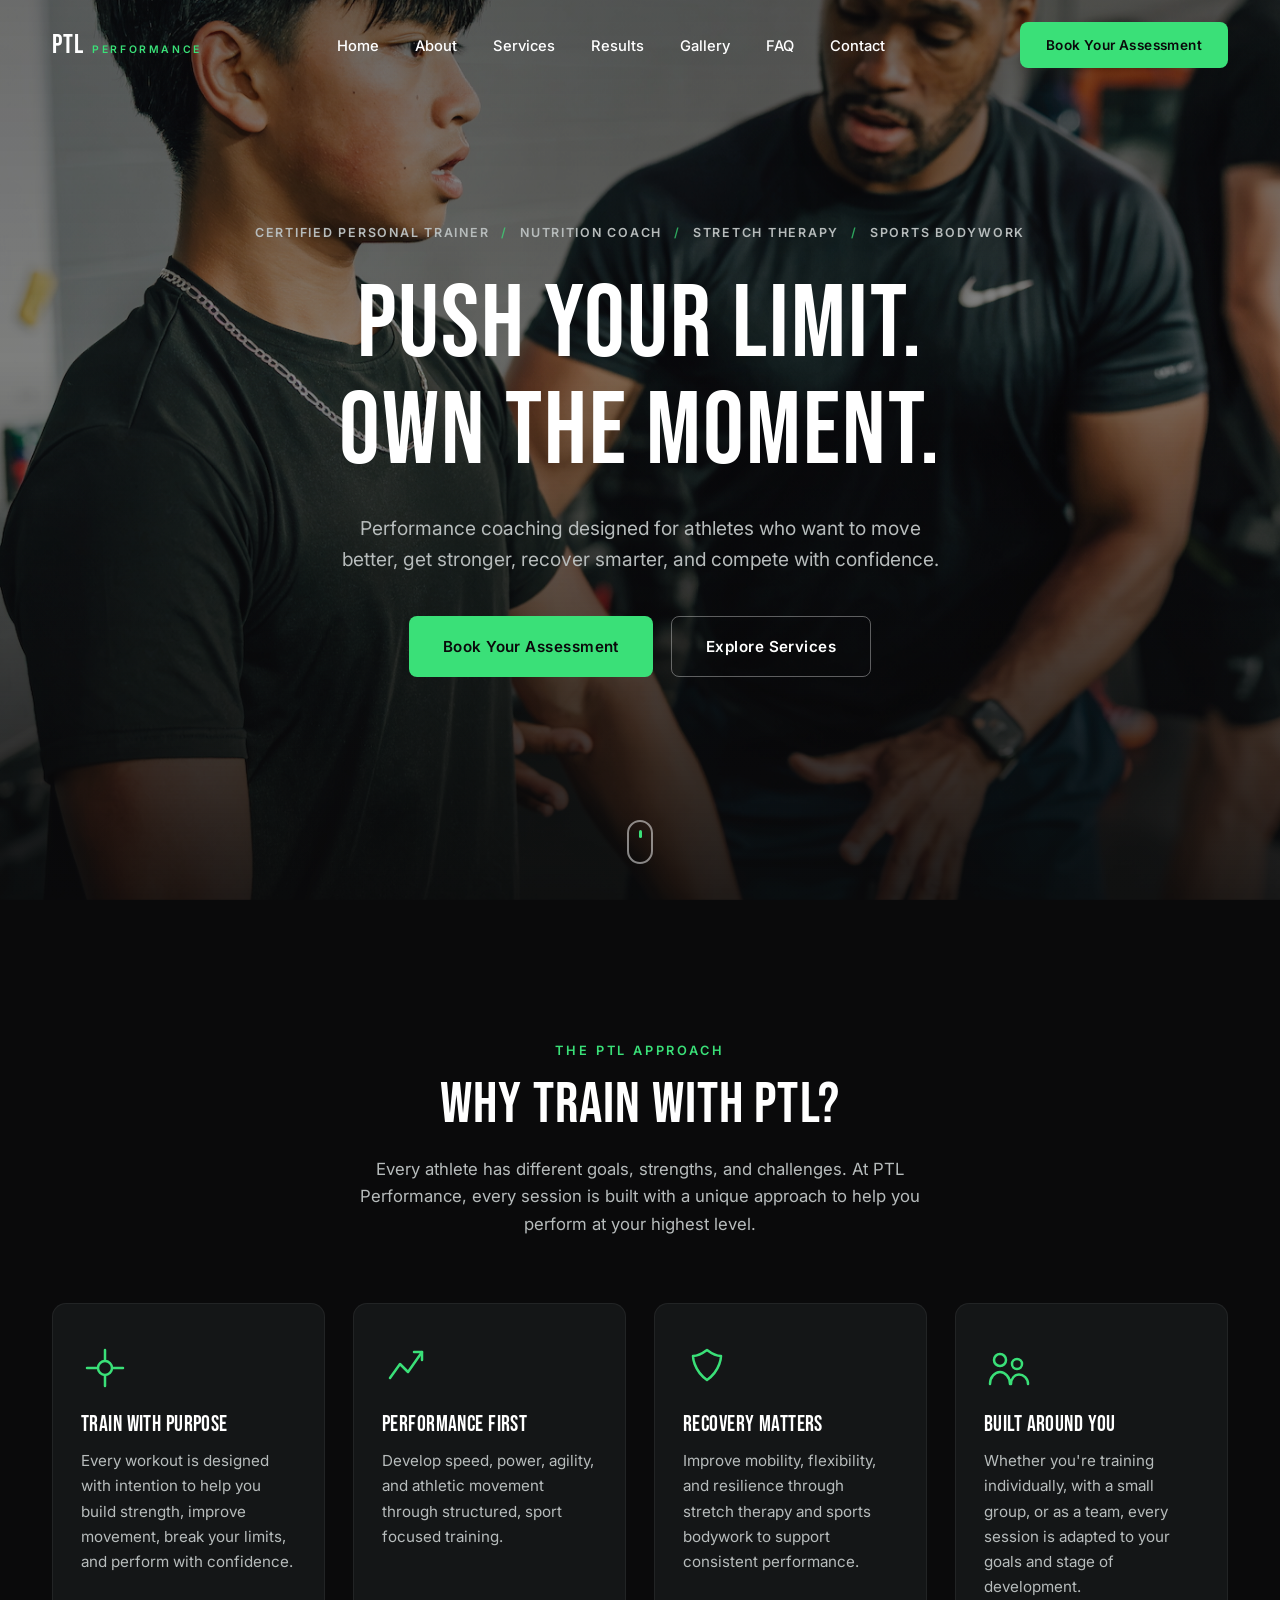
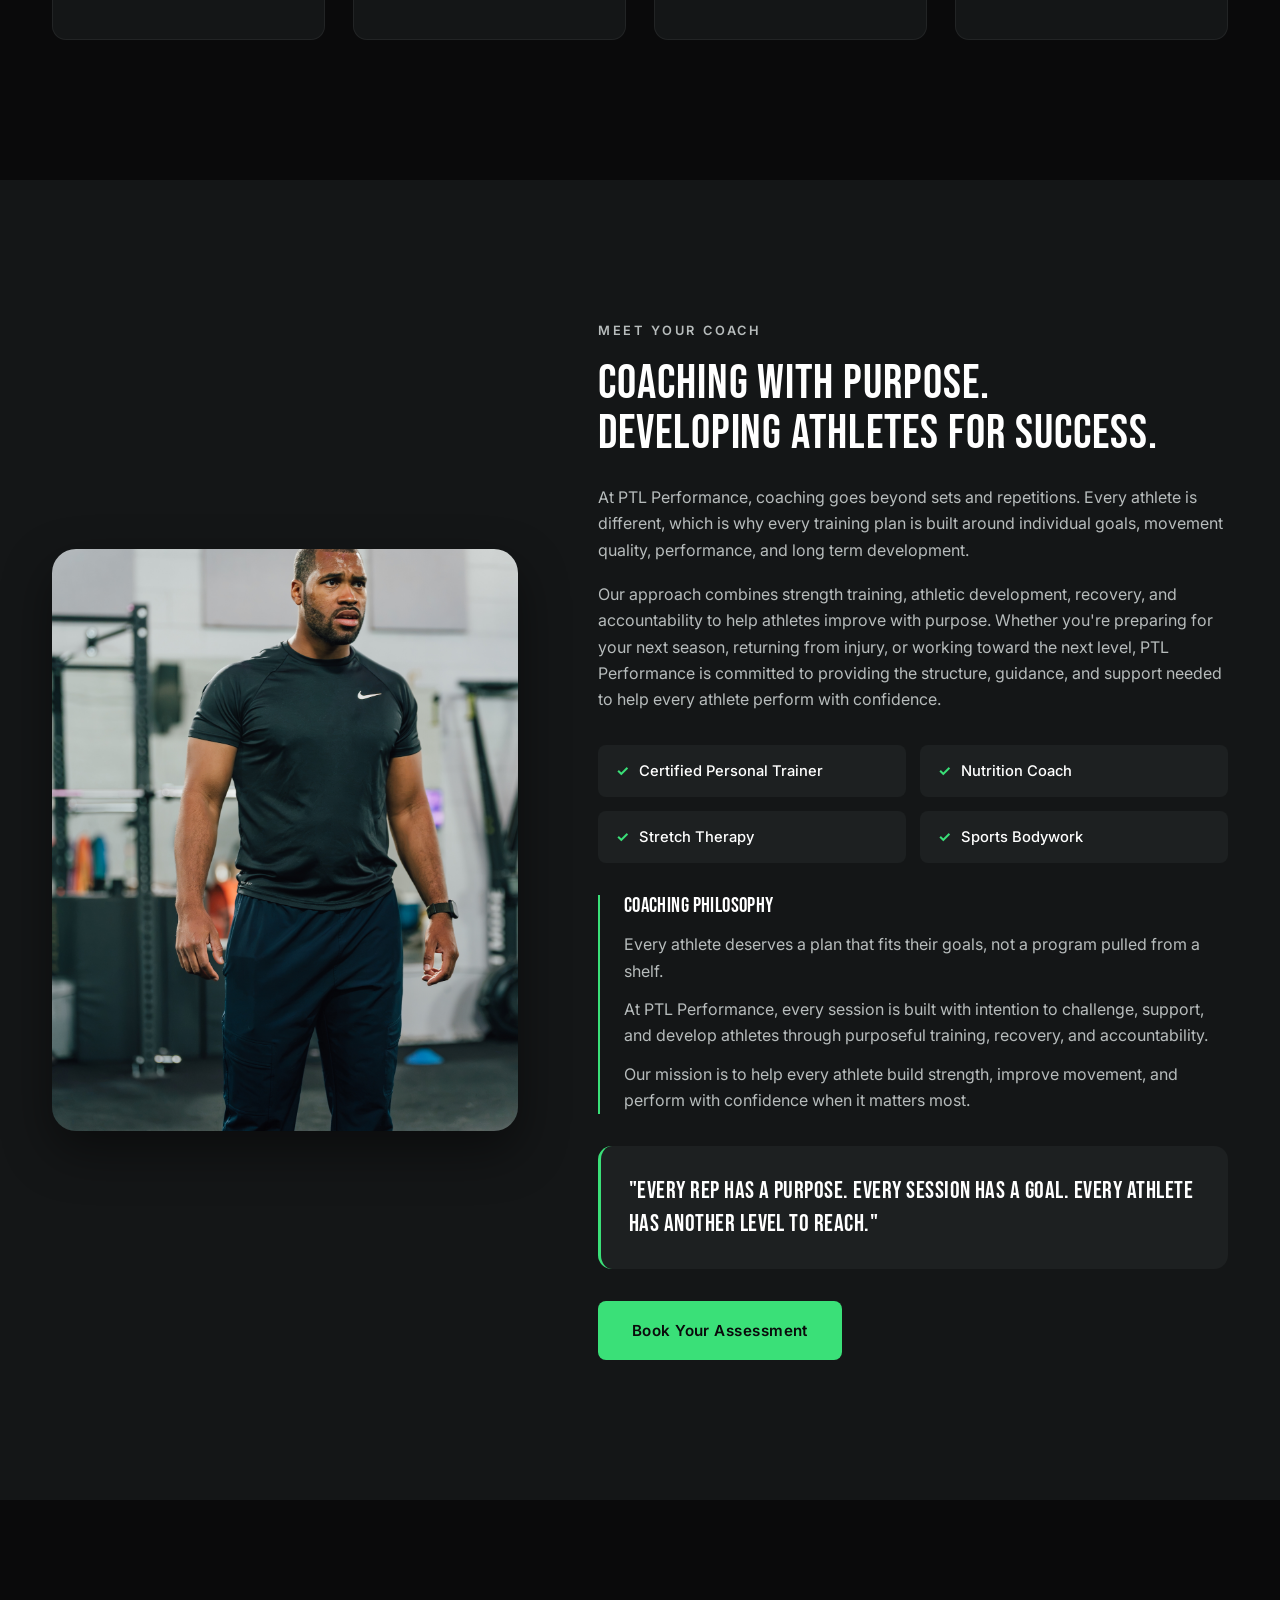
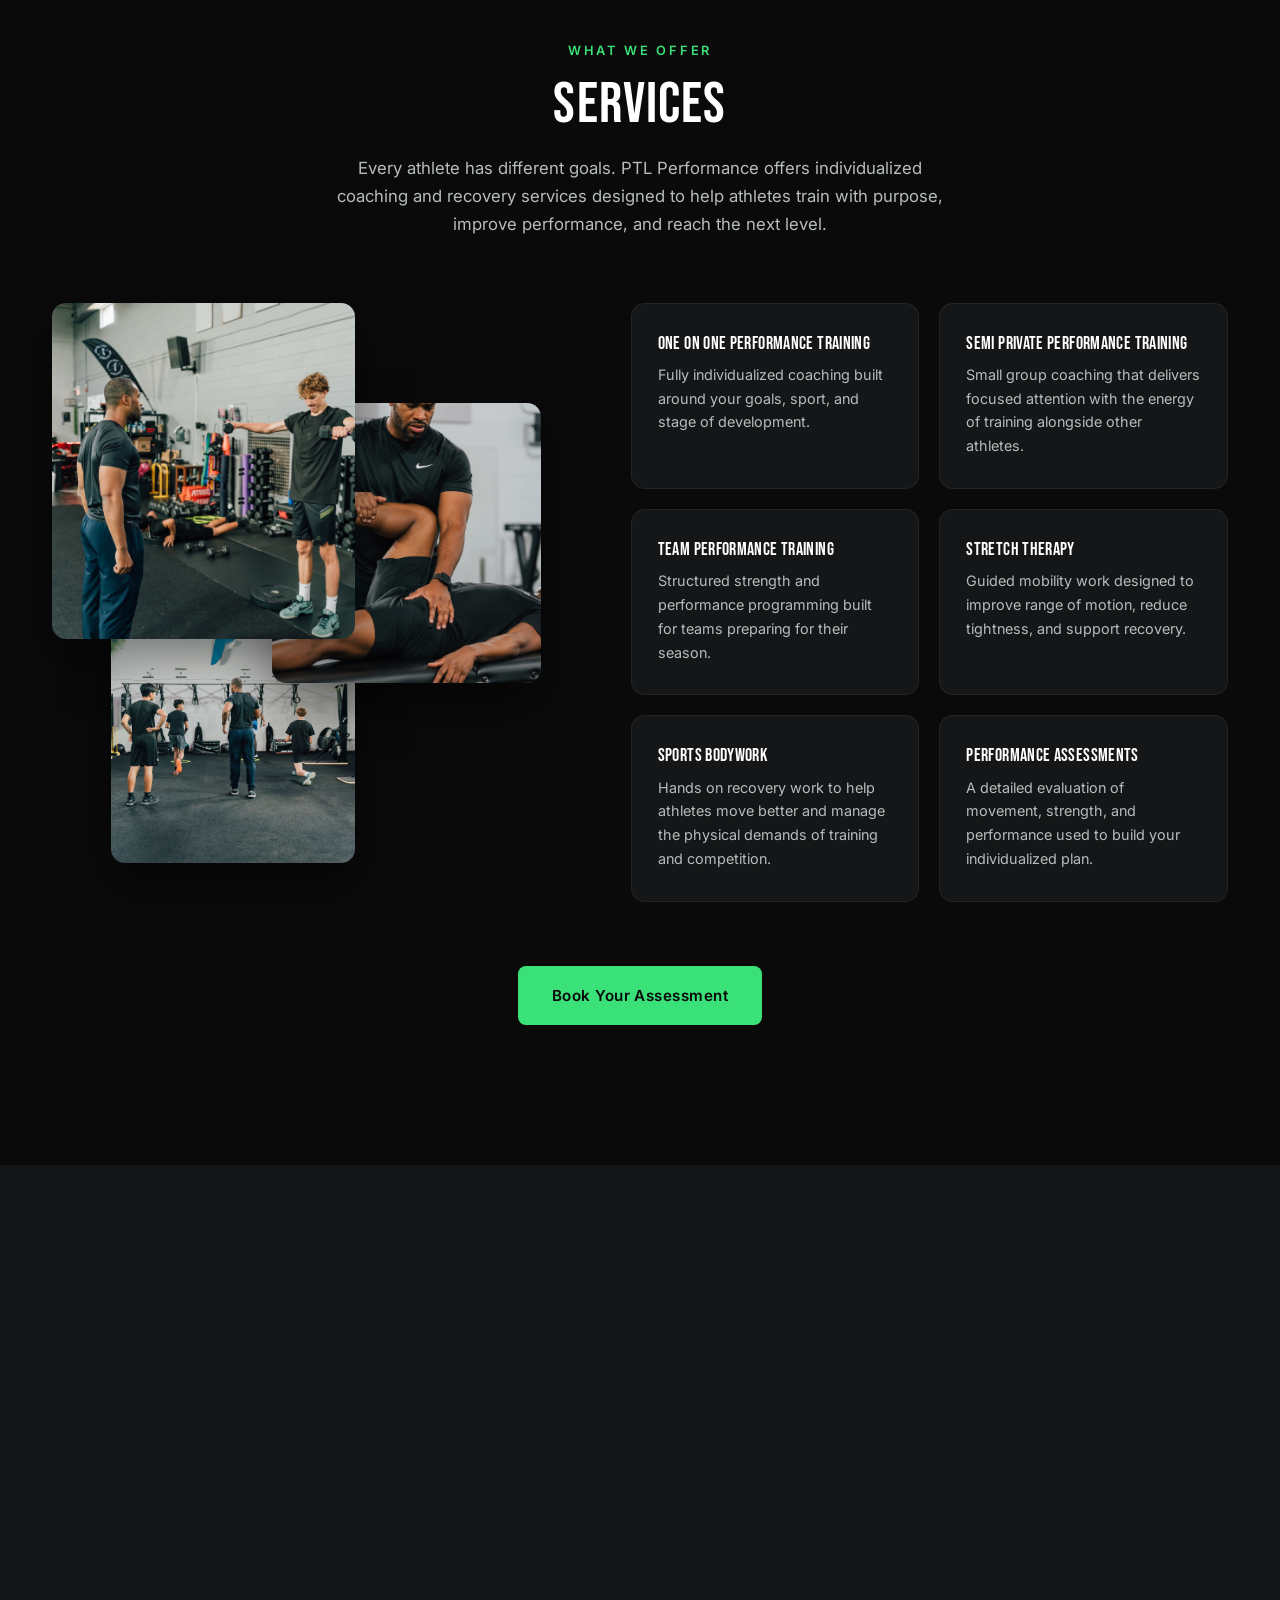
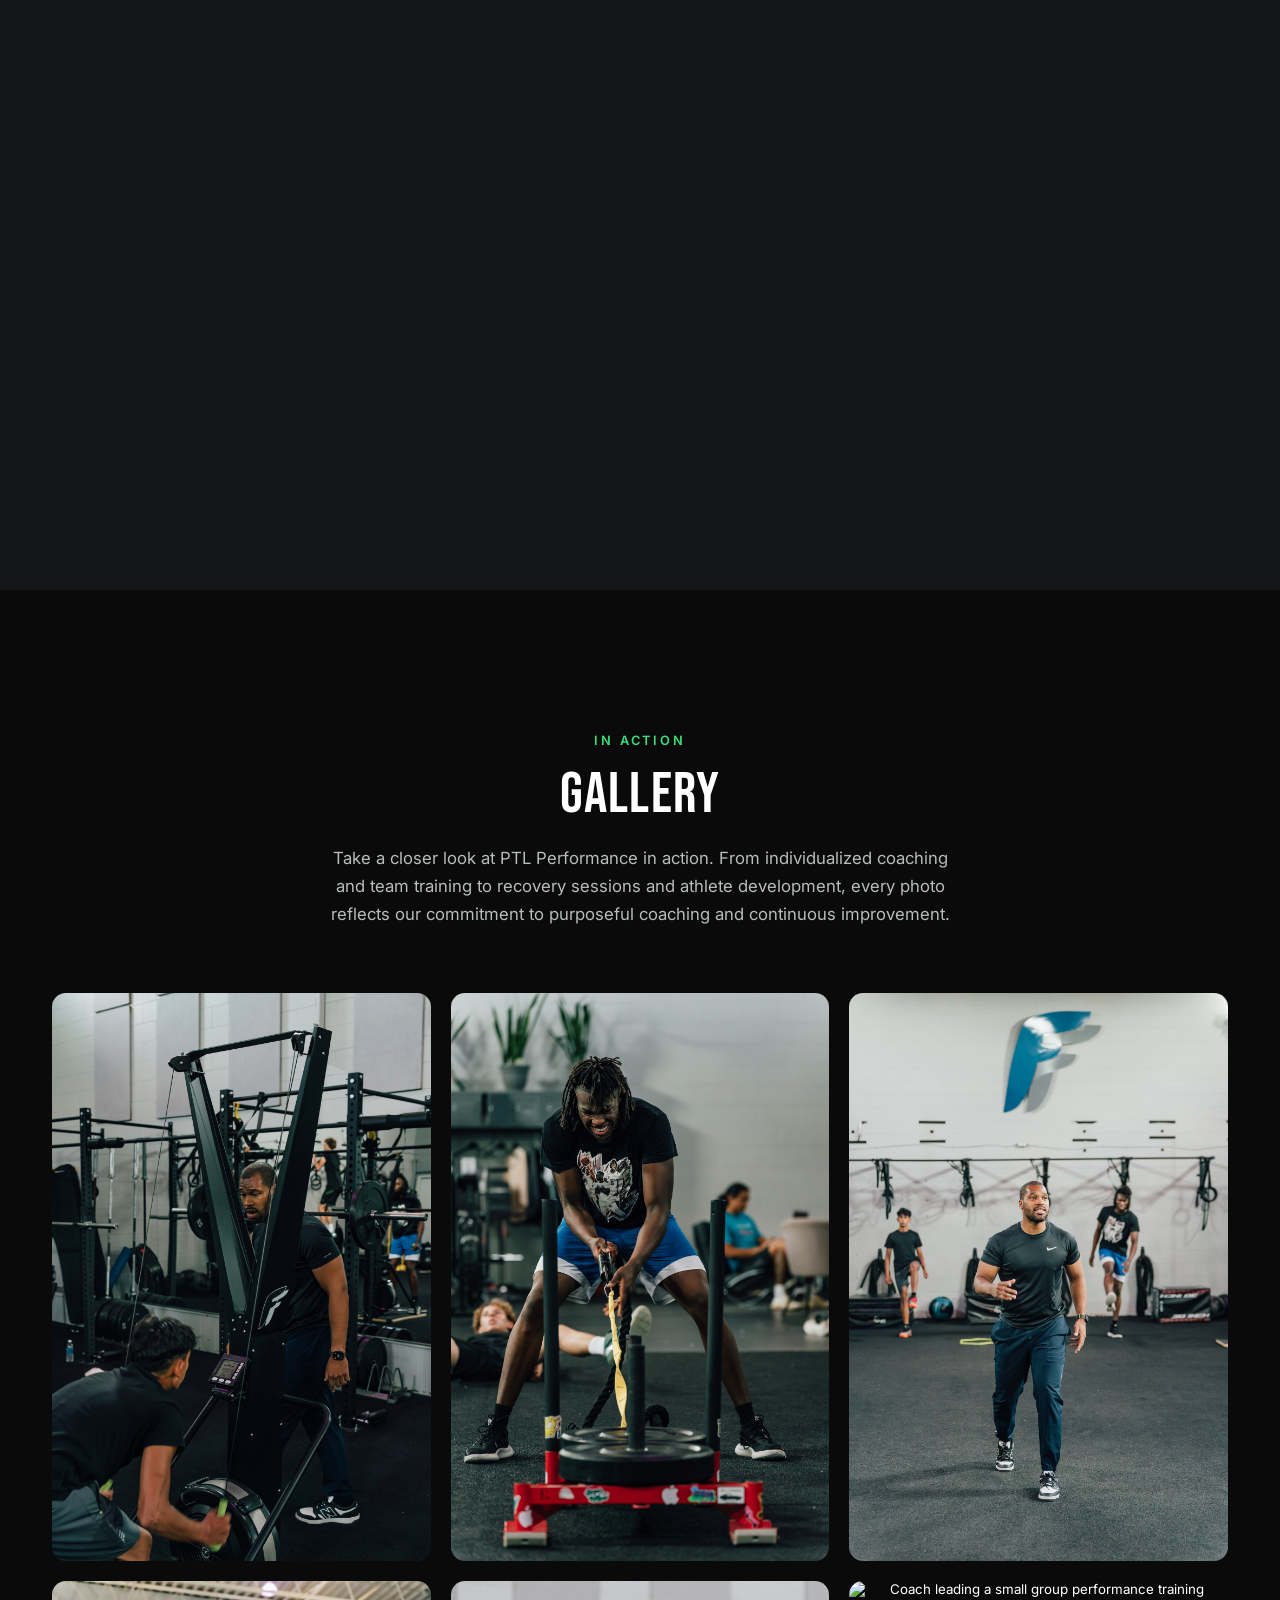
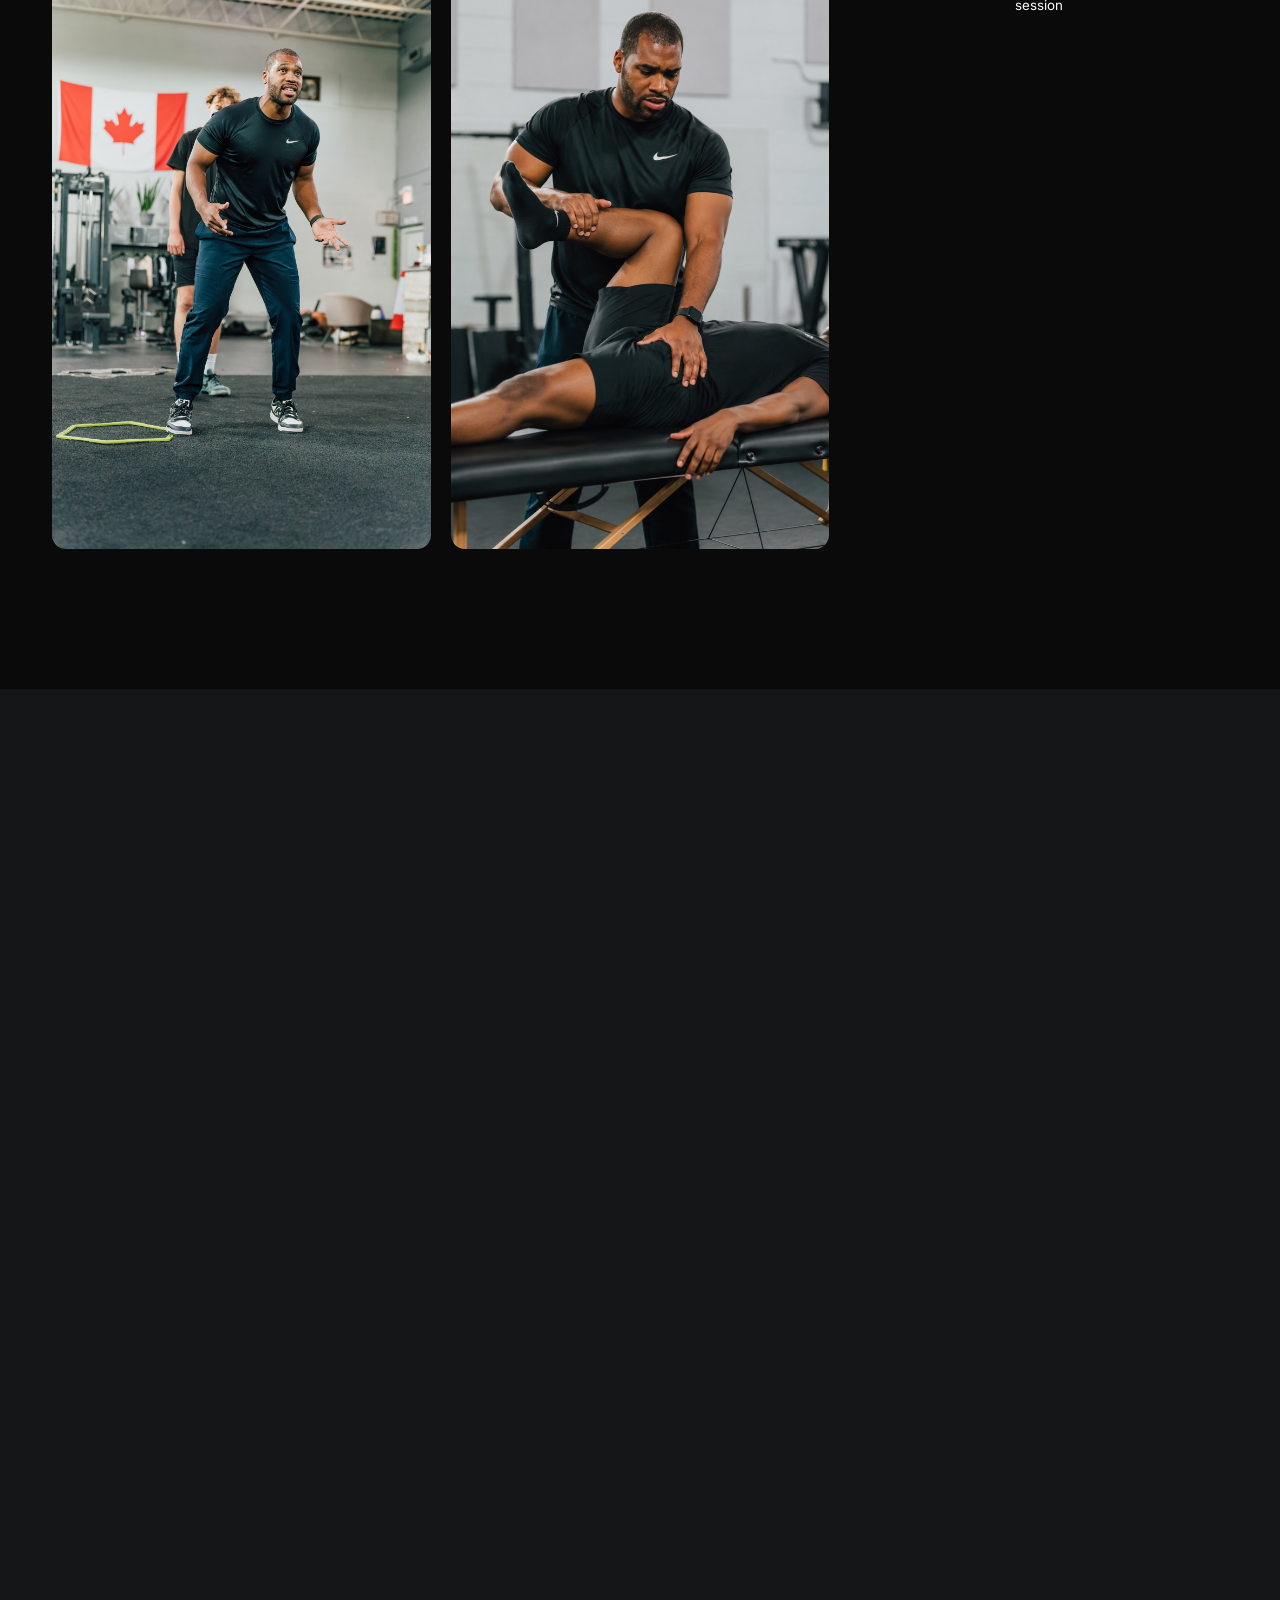
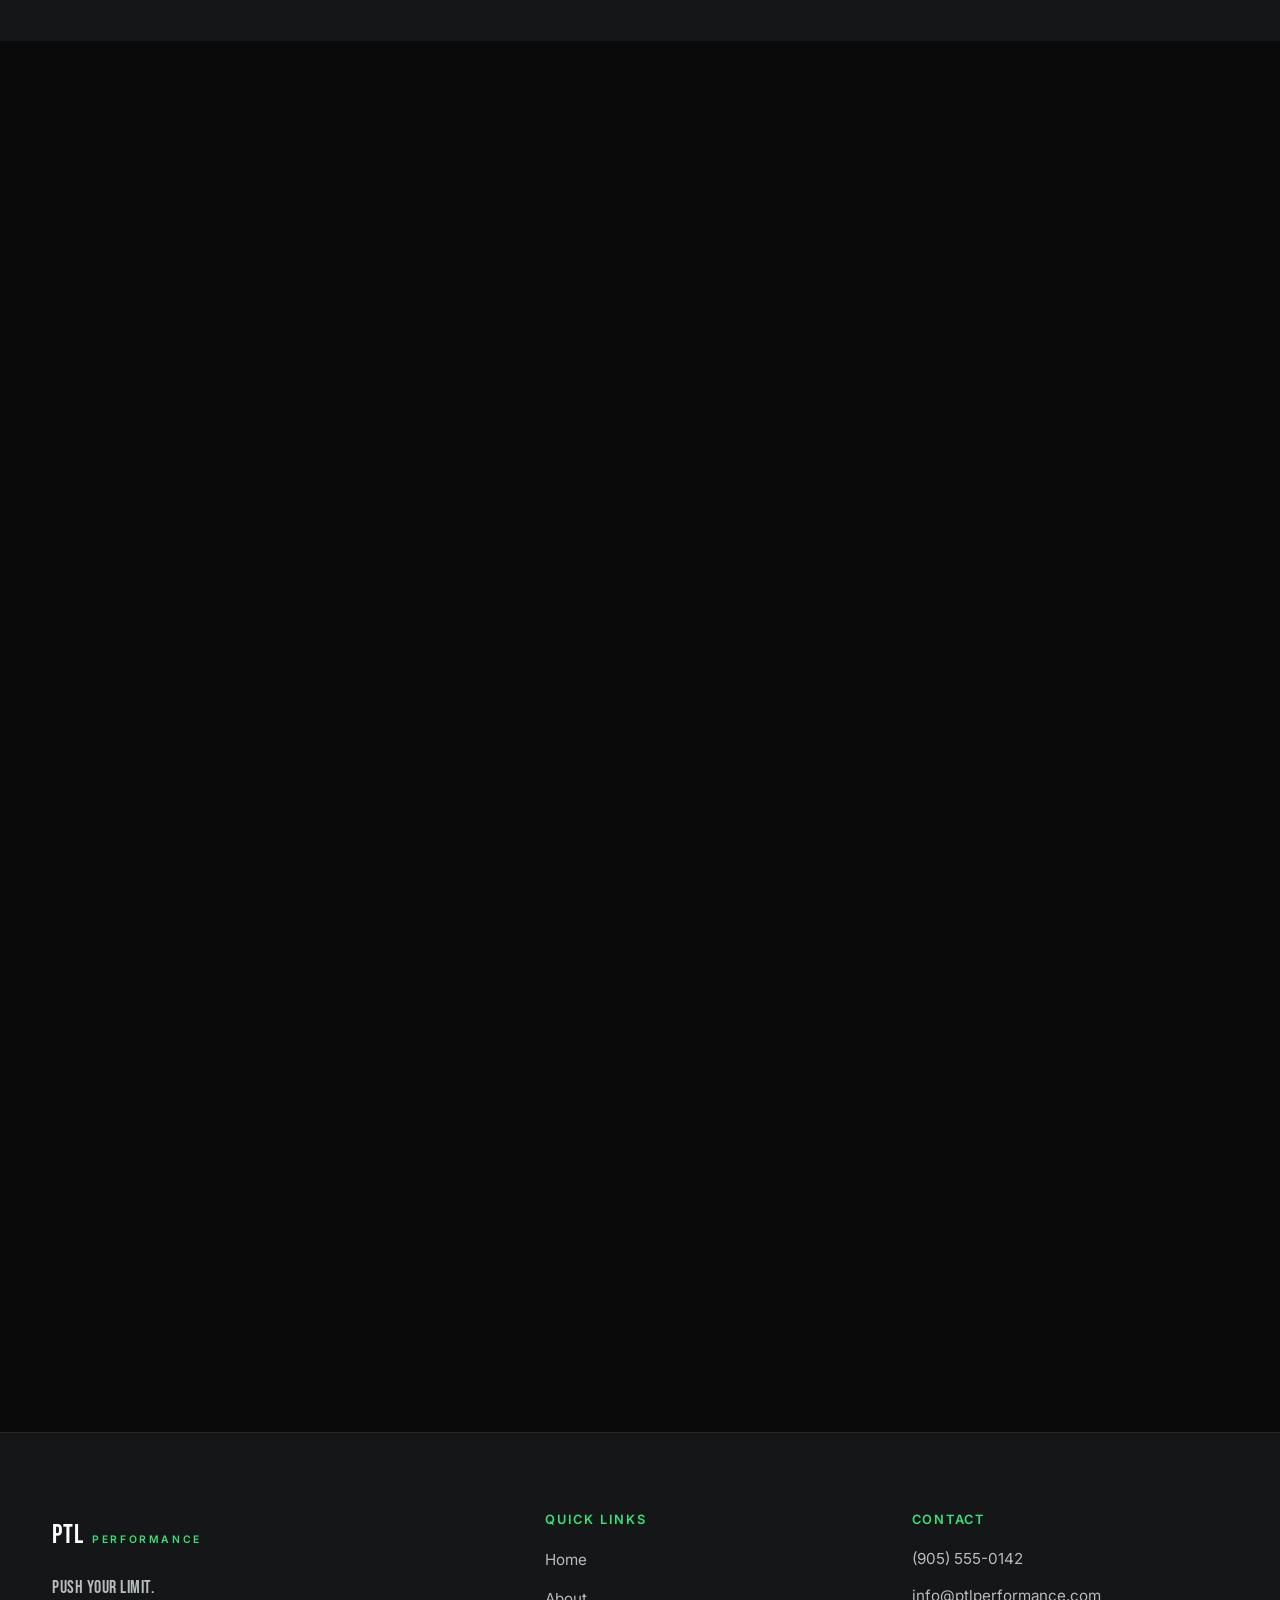
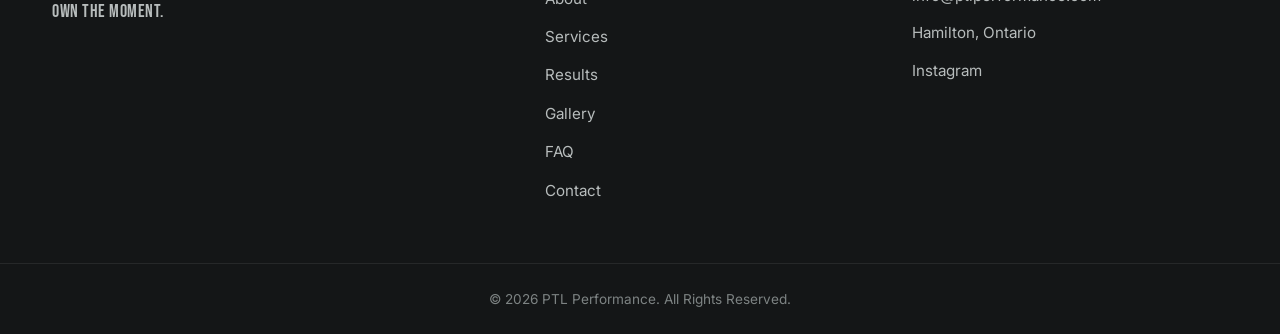
==== index.html @ 03b86950 "Update index.html" ====
<!DOCTYPE html>
<html lang="en">
<head>
  <meta charset="UTF-8">
  <meta name="viewport" content="width=device-width, initial-scale=1.0">

  <!-- ================= SEO ================= -->
  <title>PTL Performance | Athletic Performance Coaching in Hamilton, Ontario</title>
  <meta name="description" content="PTL Performance is an athletic performance company helping athletes train with purpose, improve performance, recover smarter, and compete with confidence. Book your assessment today.">
  <meta name="keywords" content="athletic performance training, sports performance coaching, personal trainer, stretch therapy, sports bodywork, Hamilton Ontario athlete training">
  <link rel="canonical" href="https://www.ptlperformance.com/">

  <!-- Open Graph -->
  <meta property="og:type" content="website">
  <meta property="og:title" content="PTL Performance | Push Your Limit. Own The Moment.">
  <meta property="og:description" content="Performance coaching designed for athletes who want to move better, get stronger, recover smarter, and compete with confidence.">
  <meta property="og:image" content="images/hero.jpg">
  <meta property="og:url" content="https://www.ptlperformance.com/">
  <meta property="og:locale" content="en_CA">

  <!-- Twitter Card -->
  <meta name="twitter:card" content="summary_large_image">
  <meta name="twitter:title" content="PTL Performance | Push Your Limit. Own The Moment.">
  <meta name="twitter:description" content="Athletic performance coaching for athletes ages 4 and up. Train with purpose. Recover smarter. Compete with confidence.">
  <meta name="twitter:image" content="images/hero.jpg">

  <!-- Favicon (inline SVG monogram, no external asset required) -->
  <link rel="icon" href="data:image/svg+xml,%3Csvg xmlns='http://www.w3.org/2000/svg' viewBox='0 0 100 100'%3E%3Crect width='100' height='100' fill='%230a0a0b'/%3E%3Ctext x='50' y='62' font-family='Arial, sans-serif' font-size='42' font-weight='700' fill='%233ae078' text-anchor='middle'%3EPTL%3C/text%3E%3C/svg%3E">

  <!-- Structured Data: LocalBusiness -->
  <script type="application/ld+json">
  {
    "@context": "https://schema.org",
    "@type": "SportsActivityLocation",
    "name": "PTL Performance",
    "description": "Athletic performance coaching, personal training, nutrition coaching, stretch therapy, and sports bodywork for athletes ages 4 and up.",
    "image": "images/hero.jpg",
    "address": {
      "@type": "PostalAddress",
      "addressLocality": "Hamilton",
      "addressRegion": "ON",
      "addressCountry": "CA"
    },
    "url": "https://www.ptlperformance.com/",
    "telephone": "+1-469-476-9765",
    "sameAs": [
      "https://www.instagram.com/pushthelimitsperformance"
    ],
    "areaServed": "Ontario, Canada",
    "priceRange": "$$"
  }
  </script>

  <!-- Fonts: Bebas Neue (headings) + Inter (body) -->
  <link rel="preconnect" href="https://fonts.googleapis.com">
  <link rel="preconnect" href="https://fonts.gstatic.com" crossorigin>
  <link href="https://fonts.googleapis.com/css2?family=Bebas+Neue&family=Inter:wght@400;500;600;700&display=swap" rel="stylesheet">

  <link rel="stylesheet" href="style.css">
</head>
<body>

  <!-- Skip link for keyboard / screen reader users -->
  <a class="skip-link" href="#main">Skip to main content</a>

  <!-- ============================================================
       HEADER / NAVIGATION
       Transparent over hero, becomes solid on scroll (handled in JS)
  ============================================================= -->
  <header class="site-header" id="site-header">
    <div class="header-inner">
      <a href="#home" class="logo" aria-label="PTL Performance home">
        <span class="logo-mark">PTL</span><span class="logo-sub">PERFORMANCE</span>
      </a>

      <nav class="main-nav" id="main-nav" aria-label="Primary">
        <ul class="nav-list">
          <li><a href="#home">Home</a></li>
          <li><a href="#about">About</a></li>
          <li><a href="#services">Services</a></li>
          <li><a href="#results">Results</a></li>
          <li><a href="#gallery">Gallery</a></li>
          <li><a href="#faq">FAQ</a></li>
          <li><a href="#contact">Contact</a></li>
        </ul>
      </nav>

      <a href="#contact" class="btn btn-primary btn-nav">Book Your Assessment</a>

      <button class="hamburger" id="hamburger" aria-label="Open menu" aria-expanded="false" aria-controls="mobile-nav">
        <span></span><span></span><span></span>
      </button>
    </div>

    <!-- Mobile navigation panel -->
    <div class="mobile-nav" id="mobile-nav">
      <ul class="mobile-nav-list">
        <li><a href="#home">Home</a></li>
        <li><a href="#about">About</a></li>
        <li><a href="#services">Services</a></li>
        <li><a href="#results">Results</a></li>
        <li><a href="#gallery">Gallery</a></li>
        <li><a href="#faq">FAQ</a></li>
        <li><a href="#contact">Contact</a></li>
        <li><a href="#contact" class="btn btn-primary">Book Your Assessment</a></li>
      </ul>
    </div>
  </header>

  <main id="main">

    <!-- ============================================================
         HERO SECTION
    ============================================================= -->
    <section class="hero" id="home">
      <div class="hero-media">
        <img src="images/hero.jpg" alt="Coach guiding an athlete through a resisted sprint drill on the turf" class="hero-image" id="hero-image">
        <div class="hero-overlay"></div>
      </div>

      <div class="hero-content">
        <ul class="credential-strip" aria-label="Coaching credentials">
          <li>Certified Personal Trainer</li>
          <li class="divider" aria-hidden="true">/</li>
          <li>Nutrition Coach</li>
          <li class="divider" aria-hidden="true">/</li>
          <li>Stretch Therapy</li>
          <li class="divider" aria-hidden="true">/</li>
          <li>Sports Bodywork</li>
        </ul>

        <h1 class="hero-headline">
          <span class="reveal-line">Push Your Limit.</span>
          <span class="reveal-line">Own The Moment.</span>
        </h1>

        <p class="hero-subtext reveal-fade">
          Performance coaching designed for athletes who want to move better, get stronger, recover smarter, and compete with confidence.
        </p>

        <div class="hero-actions reveal-up">
          <a href="#contact" class="btn btn-primary">Book Your Assessment</a>
          <a href="#services" class="btn btn-secondary">Explore Services</a>
        </div>
      </div>

      <a href="#why" class="scroll-indicator" aria-label="Scroll to next section">
        <span class="scroll-line"></span>
      </a>
    </section>

    <!-- ============================================================
         WHY TRAIN WITH PTL
    ============================================================= -->
    <section class="why-section" id="why">
      <div class="container">
        <div class="section-heading reveal-on-scroll">
          <p class="eyebrow">The PTL Approach</p>
          <h2>Why Train With PTL?</h2>
          <p class="section-intro">
            Every athlete has different goals, strengths, and challenges. At PTL Performance,
            every session is built with a unique approach to help you perform at your highest level.
          </p>
        </div>

        <div class="why-grid">
          <article class="why-card reveal-on-scroll">
            <div class="why-icon" aria-hidden="true">
              <svg viewBox="0 0 48 48" fill="none"><path d="M24 6v10M24 32v10M6 24h10M32 24h10" stroke="currentColor" stroke-width="2.5" stroke-linecap="round"/><circle cx="24" cy="24" r="7" stroke="currentColor" stroke-width="2.5"/></svg>
            </div>
            <h3>Train With Purpose</h3>
            <p>Every workout is designed with intention to help you build strength, improve movement, break your limits, and perform with confidence.</p>
          </article>

          <article class="why-card reveal-on-scroll">
            <div class="why-icon" aria-hidden="true">
              <svg viewBox="0 0 48 48" fill="none"><path d="M8 34l10-14 8 8 14-20" stroke="currentColor" stroke-width="2.5" stroke-linecap="round" stroke-linejoin="round"/><path d="M32 8h8v8" stroke="currentColor" stroke-width="2.5" stroke-linecap="round" stroke-linejoin="round"/></svg>
            </div>
            <h3>Performance First</h3>
            <p>Develop speed, power, agility, and athletic movement through structured, sport focused training.</p>
          </article>

          <article class="why-card reveal-on-scroll">
            <div class="why-icon" aria-hidden="true">
              <svg viewBox="0 0 48 48" fill="none"><path d="M24 6c8 6 14 6 14 6s0 14-14 24C10 26 10 12 10 12s6 0 14-6z" stroke="currentColor" stroke-width="2.5" stroke-linejoin="round"/></svg>
            </div>
            <h3>Recovery Matters</h3>
            <p>Improve mobility, flexibility, and resilience through stretch therapy and sports bodywork to support consistent performance.</p>
          </article>

          <article class="why-card reveal-on-scroll">
            <div class="why-icon" aria-hidden="true">
              <svg viewBox="0 0 48 48" fill="none"><circle cx="16" cy="16" r="6" stroke="currentColor" stroke-width="2.5"/><circle cx="33" cy="20" r="5" stroke="currentColor" stroke-width="2.5"/><path d="M6 40c0-7 5-12 10-12s10 5 10 12M27 40c0-5.5 3.5-9.5 8-9.5s9 4 9 9.5" stroke="currentColor" stroke-width="2.5" stroke-linecap="round"/></svg>
            </div>
            <h3>Built Around You</h3>
            <p>Whether you're training individually, with a small group, or as a team, every session is adapted to your goals and stage of development.</p>
          </article>
        </div>
      </div>
    </section>

    <!-- ============================================================
         MEET YOUR COACH
    ============================================================= -->
    <section class="coach-section" id="about">
      <div class="container coach-grid">
        <div class="coach-media reveal-on-scroll">
          <img src="images/about.jpg" alt="Coach reviewing training progress with an athlete on the field" loading="lazy">
        </div>

        <div class="coach-content reveal-on-scroll">
          <p class="eyebrow">Meet Your Coach</p>
          <h2>Coaching With Purpose.<br>Developing Athletes For Success.</h2>

          <p>
            At PTL Performance, coaching goes beyond sets and repetitions. Every athlete is different,
            which is why every training plan is built around individual goals, movement quality, performance,
            and long term development.
          </p>
          <p>
            Our approach combines strength training, athletic development, recovery, and accountability to
            help athletes improve with purpose. Whether you're preparing for your next season, returning from
            injury, or working toward the next level, PTL Performance is committed to providing the structure,
            guidance, and support needed to help every athlete perform with confidence.
          </p>

          <ul class="credential-cards">
            <li><span class="check" aria-hidden="true">✓</span>Certified Personal Trainer</li>
            <li><span class="check" aria-hidden="true">✓</span>Nutrition Coach</li>
            <li><span class="check" aria-hidden="true">✓</span>Stretch Therapy</li>
            <li><span class="check" aria-hidden="true">✓</span>Sports Bodywork</li>
          </ul>

          <div class="philosophy-block">
            <h3>Coaching Philosophy</h3>
            <p>Every athlete deserves a plan that fits their goals, not a program pulled from a shelf.</p>
            <p>At PTL Performance, every session is built with intention to challenge, support, and develop athletes through purposeful training, recovery, and accountability.</p>
            <p>Our mission is to help every athlete build strength, improve movement, and perform with confidence when it matters most.</p>
          </div>

          <blockquote class="signature-quote">
            "Every rep has a purpose. Every session has a goal. Every athlete has another level to reach."
          </blockquote>

          <a href="#contact" class="btn btn-primary">Book Your Assessment</a>
        </div>
      </div>
    </section>

    <!-- ============================================================
         SERVICES
    ============================================================= -->
    <section class="services-section" id="services">
      <div class="container">
        <div class="section-heading reveal-on-scroll">
          <p class="eyebrow">What We Offer</p>
          <h2>Services</h2>
          <p class="section-intro">
            Every athlete has different goals. PTL Performance offers individualized coaching and recovery
            services designed to help athletes train with purpose, improve performance, and reach the next level.
          </p>
        </div>

        <div class="services-layout">
          <!-- Staggered overlapping photo stack -->
          <div class="services-media reveal-on-scroll">
            <img src="images/service1.jpg" alt="Athlete performing a resisted sled push during one on one training" class="stack-img stack-1" loading="lazy">
            <img src="images/service2.jpg" alt="Small group of athletes training together on the turf" class="stack-img stack-2" loading="lazy">
            <img src="images/service3.jpg" alt="Coach performing sports bodywork recovery treatment on an athlete" class="stack-img stack-3" loading="lazy">
          </div>

          <!-- Service cards -->
          <div class="services-cards">
            <article class="service-card reveal-on-scroll">
              <h3>One on One Performance Training</h3>
              <p>Fully individualized coaching built around your goals, sport, and stage of development.</p>
            </article>
            <article class="service-card reveal-on-scroll">
              <h3>Semi Private Performance Training</h3>
              <p>Small group coaching that delivers focused attention with the energy of training alongside other athletes.</p>
            </article>
            <article class="service-card reveal-on-scroll">
              <h3>Team Performance Training</h3>
              <p>Structured strength and performance programming built for teams preparing for their season.</p>
            </article>
            <article class="service-card reveal-on-scroll">
              <h3>Stretch Therapy</h3>
              <p>Guided mobility work designed to improve range of motion, reduce tightness, and support recovery.</p>
            </article>
            <article class="service-card reveal-on-scroll">
              <h3>Sports Bodywork</h3>
              <p>Hands on recovery work to help athletes move better and manage the physical demands of training and competition.</p>
            </article>
            <article class="service-card reveal-on-scroll">
              <h3>Performance Assessments</h3>
              <p>A detailed evaluation of movement, strength, and performance used to build your individualized plan.</p>
            </article>
          </div>
        </div>

        <div class="services-cta reveal-on-scroll">
          <a href="#contact" class="btn btn-primary">Book Your Assessment</a>
        </div>
      </div>
    </section>

    <!-- ============================================================
         RESULTS
    ============================================================= -->
    <section class="results-section" id="results">
      <div class="container">
        <div class="section-heading reveal-on-scroll">
          <p class="eyebrow">Real Progress</p>
          <h2>Results</h2>
          <p class="section-intro">
            Every athlete's journey is different. At PTL Performance, success is measured by consistent effort,
            purposeful training, and becoming better than you were yesterday.
          </p>
        </div>

        <div class="testimonial-grid">
          <article class="testimonial-card reveal-on-scroll">
            <p class="placeholder-flag">[ Placeholder Testimonial ]</p>
            <p class="testimonial-quote">"Replace this space with a real quote from an athlete or parent describing their experience training at PTL Performance."</p>
            <p class="testimonial-name">[ Athlete Name ]</p>
            <p class="testimonial-meta">[ Sport / Program ]</p>
          </article>

          <article class="testimonial-card reveal-on-scroll">
            <p class="placeholder-flag">[ Placeholder Testimonial ]</p>
            <p class="testimonial-quote">"Replace this space with a real quote from an athlete or parent describing their experience training at PTL Performance."</p>
            <p class="testimonial-name">[ Athlete Name ]</p>
            <p class="testimonial-meta">[ Sport / Program ]</p>
          </article>

          <article class="testimonial-card reveal-on-scroll">
            <p class="placeholder-flag">[ Placeholder Testimonial ]</p>
            <p class="testimonial-quote">"Replace this space with a real quote from an athlete or parent describing their experience training at PTL Performance."</p>
            <p class="testimonial-name">[ Athlete Name ]</p>
            <p class="testimonial-meta">[ Sport / Program ]</p>
          </article>
        </div>

        <div class="results-cta reveal-on-scroll">
          <h3>Ready to start your own journey?</h3>
          <a href="#contact" class="btn btn-primary">Book Your Assessment</a>
        </div>
      </div>
    </section>

    <!-- ============================================================
         GALLERY
    ============================================================= -->
    <section class="gallery-section" id="gallery">
      <div class="container">
        <div class="section-heading reveal-on-scroll">
          <p class="eyebrow">In Action</p>
          <h2>Gallery</h2>
          <p class="section-intro">
            Take a closer look at PTL Performance in action. From individualized coaching and team training to
            recovery sessions and athlete development, every photo reflects our commitment to purposeful
            coaching and continuous improvement.
          </p>
        </div>

        <div class="masonry-gallery reveal-on-scroll">
          <button class="gallery-item" data-full="images/gallery1.jpg" aria-label="Open image 1 of coaching in action">
            <img src="images/gallery1.jpg" alt="Athlete working through a resisted movement drill" loading="lazy">
          </button>
          <button class="gallery-item" data-full="images/gallery2.jpg" aria-label="Open image 2 of coaching in action">
            <img src="images/gallery2.jpg" alt="Coach demonstrating proper form during a training session" loading="lazy">
          </button>
          <button class="gallery-item" data-full="images/gallery3.jpg" aria-label="Open image 3 of coaching in action">
            <img src="images/gallery3.jpg" alt="Team of athletes training together" loading="lazy">
          </button>
          <button class="gallery-item" data-full="images/gallery4.jpg" aria-label="Open image 4 of coaching in action">
            <img src="images/gallery4.jpg" alt="Athlete in mid stride during a speed development drill" loading="lazy">
          </button>
          <button class="gallery-item" data-full="images/gallery5.jpg" aria-label="Open image 5 of coaching in action">
            <img src="images/gallery5.jpg" alt="Stretch therapy recovery session in progress" loading="lazy">
          </button>
          <button class="gallery-item" data-full="images/gallery6.jpg" aria-label="Open image 6 of coaching in action">
            <img src="images/gallery6.jpg" alt="Coach leading a small group performance training session" loading="lazy">
          </button>
        </div>
      </div>
    </section>

    <!-- Lightbox -->
    <div class="lightbox" id="lightbox" role="dialog" aria-modal="true" aria-label="Image viewer" hidden>
      <button class="lightbox-close" id="lightbox-close" aria-label="Close image viewer">&times;</button>
      <img src="" alt="" id="lightbox-image">
    </div>

    <!-- ============================================================
         FAQ
    ============================================================= -->
    <section class="faq-section" id="faq">
      <div class="container container-narrow">
        <div class="section-heading reveal-on-scroll">
          <p class="eyebrow">Good To Know</p>
          <h2>Frequently Asked Questions</h2>
        </div>

        <div class="faq-list reveal-on-scroll">

          <div class="faq-item">
            <h3>
              <button class="faq-question" aria-expanded="false">
                Who do you train?
                <span class="faq-icon" aria-hidden="true"></span>
              </button>
            </h3>
            <div class="faq-answer">
              <p>PTL Performance works with athletes ages 4 and up, from beginners building a strong athletic foundation to competitive high school, collegiate, and professional athletes. Every program is designed around the individual's age, goals, experience, and stage of development.</p>
            </div>
          </div>

          <div class="faq-item">
            <h3>
              <button class="faq-question" aria-expanded="false">
                Do I need to be an experienced athlete to train at PTL?
                <span class="faq-icon" aria-hidden="true"></span>
              </button>
            </h3>
            <div class="faq-answer">
              <p>No. PTL Performance welcomes athletes of all experience levels. Whether you're just getting started or preparing for the next level of competition, every program is built around your current abilities and long term goals.</p>
            </div>
          </div>

          <div class="faq-item">
            <h3>
              <button class="faq-question" aria-expanded="false">
                What sports do you specialize in?
                <span class="faq-icon" aria-hidden="true"></span>
              </button>
            </h3>
            <div class="faq-answer">
              <p>PTL Performance trains athletes across a wide range of sports, from field and court sports to individual competition disciplines. Every program focuses on the movement qualities, energy systems, and physical demands specific to your sport.</p>
            </div>
          </div>

          <div class="faq-item">
            <h3>
              <button class="faq-question" aria-expanded="false">
                What should I expect during my first assessment?
                <span class="faq-icon" aria-hidden="true"></span>
              </button>
            </h3>
            <div class="faq-answer">
              <p>Your first assessment includes a movement screen, a conversation about your goals and training history, and an introduction to how PTL Performance will structure your program. It's the foundation for every plan we build.</p>
            </div>
          </div>

          <div class="faq-item">
            <h3>
              <button class="faq-question" aria-expanded="false">
                How often should I train?
                <span class="faq-icon" aria-hidden="true"></span>
              </button>
            </h3>
            <div class="faq-answer">
              <p>Training frequency depends on your goals, sport season, and current stage of development. Most athletes train two to four sessions per week, and your coach will recommend a schedule after your assessment.</p>
            </div>
          </div>

          <div class="faq-item">
            <h3>
              <button class="faq-question" aria-expanded="false">
                Do you offer team training?
                <span class="faq-icon" aria-hidden="true"></span>
              </button>
            </h3>
            <div class="faq-answer">
              <p>Yes. PTL Performance works with teams looking to build strength, speed, and structured off season programs, in addition to individual and small group coaching.</p>
            </div>
          </div>

          <div class="faq-item">
            <h3>
              <button class="faq-question" aria-expanded="false">
                How do I get started?
                <span class="faq-icon" aria-hidden="true"></span>
              </button>
            </h3>
            <div class="faq-answer">
              <p>Getting started begins with booking your assessment. From there, your coach will build a plan around your goals, schedule, and stage of development.</p>
            </div>
          </div>

        </div>
      </div>
    </section>

    <!-- ============================================================
         CONTACT / BOOK YOUR ASSESSMENT
    ============================================================= -->
    <section class="contact-section" id="contact">
      <div class="container">
        <div class="section-heading reveal-on-scroll">
          <p class="eyebrow">Get Started</p>
          <h2>Book Your Assessment</h2>
          <p class="section-intro">
            Ready to take the next step? Whether you're just beginning your athletic journey or preparing for
            your next season, PTL Performance is here to help you train with purpose and perform with confidence.
          </p>
        </div>

        <div class="contact-grid">
          <div class="contact-info reveal-on-scroll">
            <ul class="contact-list">
              <li>
                <span class="contact-label">Phone</span>
                <a href="tel:+19055550142">(905) 555-0142</a>
              </li>
              <li>
                <span class="contact-label">Email</span>
                <a href="mailto:michael@ptlperformance.com">michael@ptlperformance.com</a>
              </li>
              <li>
                <span class="contact-label">Location</span>
                <span>Hamilton, Ontario</span>
              </li>
              <li>
                <span class="contact-label">Instagram</span>
                <a href="https://www.instagram.com/ptlperformance" target="_blank" rel="noopener noreferrer">@ptlperformance</a>
              </li>
            </ul>
          </div>

          <form class="contact-form reveal-on-scroll" id="contact-form" novalidate>
            <div class="form-row">
              <div class="form-group">
                <label for="name">Name</label>
                <input type="text" id="name" name="name" required autocomplete="name">
              </div>
              <div class="form-group">
                <label for="athlete-age">Athlete Age</label>
                <input type="text" id="athlete-age" name="athlete-age" required inputmode="numeric">
              </div>
            </div>

            <div class="form-row">
              <div class="form-group">
                <label for="sport">Sport</label>
                <input type="text" id="sport" name="sport" required>
              </div>
              <div class="form-group">
                <label for="guardian-name">Parent or Guardian Name <span class="optional">(optional)</span></label>
                <input type="text" id="guardian-name" name="guardian-name">
              </div>
            </div>

            <div class="form-row">
              <div class="form-group">
                <label for="email">Email</label>
                <input type="email" id="email" name="email" required autocomplete="email">
              </div>
              <div class="form-group">
                <label for="phone">Phone</label>
                <input type="tel" id="phone" name="phone" required autocomplete="tel">
              </div>
            </div>

            <div class="form-group">
              <label for="goals">Goals</label>
              <textarea id="goals" name="goals" rows="3"></textarea>
            </div>

            <div class="form-row">
              <div class="form-group">
                <label for="training-type">Preferred Training Type</label>
                <select id="training-type" name="training-type">
                  <option value="">Select an option</option>
                  <option value="one-on-one">One on One</option>
                  <option value="semi-private">Semi Private</option>
                  <option value="team">Team Training</option>
                  <option value="stretch-therapy">Stretch Therapy</option>
                  <option value="sports-bodywork">Sports Bodywork</option>
                  <option value="not-sure">Not Sure Yet</option>
                </select>
              </div>
              <div class="form-group">
                <label for="contact-method">Preferred Contact Method</label>
                <select id="contact-method" name="contact-method">
                  <option value="">Select an option</option>
                  <option value="email">Email</option>
                  <option value="phone">Phone Call</option>
                  <option value="text">Text Message</option>
                </select>
              </div>
            </div>

            <div class="form-group">
              <label for="message">Message</label>
              <textarea id="message" name="message" rows="4"></textarea>
            </div>

            <button type="submit" class="btn btn-primary btn-full">Book Your Assessment</button>

            <p class="form-confirmation" id="form-confirmation" role="status" aria-live="polite" hidden>
              Thank you — your request has been received. A member of the PTL Performance team will be in touch shortly.
            </p>
          </form>
        </div>
      </div>
    </section>

  </main>

  <!-- ============================================================
       FOOTER
  ============================================================= -->
  <footer class="site-footer">
    <div class="container footer-grid">
      <div class="footer-brand">
        <a href="#home" class="logo footer-logo" aria-label="PTL Performance home">
          <span class="logo-mark">PTL</span><span class="logo-sub">PERFORMANCE</span>
        </a>
        <p class="footer-tagline">Push Your Limit.<br>Own The Moment.</p>
      </div>

      <nav class="footer-links" aria-label="Footer">
        <h3>Quick Links</h3>
        <ul>
          <li><a href="#home">Home</a></li>
          <li><a href="#about">About</a></li>
          <li><a href="#services">Services</a></li>
          <li><a href="#results">Results</a></li>
          <li><a href="#gallery">Gallery</a></li>
          <li><a href="#faq">FAQ</a></li>
          <li><a href="#contact">Contact</a></li>
        </ul>
      </nav>

      <div class="footer-contact">
        <h3>Contact</h3>
        <ul>
          <li><a href="tel:+19055550142">(905) 555-0142</a></li>
          <li><a href="mailto:info@ptlperformance.com">info@ptlperformance.com</a></li>
          <li>Hamilton, Ontario</li>
          <li><a href="https://www.instagram.com/ptlperformance" target="_blank" rel="noopener noreferrer">Instagram</a></li>
        </ul>
      </div>
    </div>

    <div class="footer-bottom">
      <p>&copy; <span id="year"></span> PTL Performance. All Rights Reserved.</p>
    </div>
  </footer>

  <!-- Floating mobile "Book Your Assessment" button -->
  <a href="#contact" class="floating-cta" id="floating-cta">Book Your Assessment</a>

  <script src="script.js"></script>
</body>
</html>
---- style.css ----
/* ==========================================================================
   PTL PERFORMANCE — STYLESHEET
   Premium athletic performance brand.
   Palette: black / charcoal / white / light gray, with green used only
   as an accent (buttons, hovers, links, checkmarks, highlights).
   ========================================================================== */

/* --------------------------------------------------------------------------
   1. DESIGN TOKENS
   -------------------------------------------------------------------------- */
:root {
  /* Colors */
  --black: #0a0a0b;
  --charcoal: #141617;
  --charcoal-light: #1d2021;
  --charcoal-lighter: #272b2c;
  --white: #ffffff;
  --light-gray: #b7bcbc;
  --mid-gray: #7d8383;
  --green: #3ae078;
  --green-dim: #1e5a3a;
  --green-deep: #0f2e1e;

  /* Typography */
  --font-heading: 'Bebas Neue', 'Arial Narrow', sans-serif;
  --font-body: 'Inter', -apple-system, BlinkMacSystemFont, 'Segoe UI', sans-serif;

  /* Spacing */
  --section-padding: 140px;
  --section-padding-mobile: 72px;
  --container-width: 1240px;

  /* Effects */
  --radius-sm: 8px;
  --radius-md: 14px;
  --radius-lg: 24px;
  --shadow-soft: 0 20px 50px rgba(0, 0, 0, 0.45);
  --shadow-card: 0 10px 30px rgba(0, 0, 0, 0.35);
  --transition-fast: 0.25s ease;
  --transition-medium: 0.5s cubic-bezier(0.22, 1, 0.36, 1);
  --transition-slow: 1.1s cubic-bezier(0.16, 1, 0.3, 1);
}

/* --------------------------------------------------------------------------
   2. RESET & BASE
   -------------------------------------------------------------------------- */
* {
  margin: 0;
  padding: 0;
  box-sizing: border-box;
}

html {
  scroll-behavior: smooth;
  scroll-padding-top: 90px;
}

body {
  background-color: var(--black);
  color: var(--white);
  font-family: var(--font-body);
  font-size: 16px;
  line-height: 1.65;
  -webkit-font-smoothing: antialiased;
  overflow-x: hidden;
}

img {
  max-width: 100%;
  display: block;
}

a {
  color: inherit;
  text-decoration: none;
}

ul {
  list-style: none;
}

button {
  font-family: inherit;
  cursor: pointer;
  border: none;
  background: none;
  color: inherit;
}

input,
textarea,
select {
  font-family: inherit;
  font-size: 1rem;
}

h1, h2, h3, h4 {
  font-family: var(--font-heading);
  font-weight: 400;
  letter-spacing: 0.02em;
  line-height: 1.05;
  text-transform: uppercase;
}

/* Visible keyboard focus everywhere */
a:focus-visible,
button:focus-visible,
input:focus-visible,
textarea:focus-visible,
select:focus-visible {
  outline: 2px solid var(--green);
  outline-offset: 3px;
  border-radius: 4px;
}

/* Respect reduced motion preference */
@media (prefers-reduced-motion: reduce) {
  html {
    scroll-behavior: auto;
  }
  *,
  *::before,
  *::after {
    animation-duration: 0.001ms !important;
    animation-iteration-count: 1 !important;
    transition-duration: 0.001ms !important;
    scroll-behavior: auto !important;
  }
}

/* Skip link */
.skip-link {
  position: fixed;
  top: -60px;
  left: 16px;
  background: var(--green);
  color: var(--black);
  padding: 12px 20px;
  border-radius: var(--radius-sm);
  font-weight: 600;
  z-index: 1000;
  transition: top var(--transition-fast);
}

.skip-link:focus {
  top: 16px;
}

/* --------------------------------------------------------------------------
   3. LAYOUT HELPERS
   -------------------------------------------------------------------------- */
.container {
  max-width: var(--container-width);
  margin: 0 auto;
  padding: 0 32px;
}

.container-narrow {
  max-width: 820px;
}

.section-heading {
  text-align: center;
  max-width: 720px;
  margin: 0 auto 64px;
}

.eyebrow {
  color: var(--green);
  font-family: var(--font-body);
  font-weight: 600;
  font-size: 0.8rem;
  letter-spacing: 0.22em;
  text-transform: uppercase;
  margin-bottom: 14px;
}

.section-heading h2 {
  font-size: clamp(2.4rem, 5vw, 3.6rem);
  margin-bottom: 20px;
}

.section-intro {
  color: var(--light-gray);
  font-size: 1.05rem;
  max-width: 620px;
  margin: 0 auto;
}

/* Alternate background rhythm between sections for gentle separation */
.why-section { background-color: var(--black); }
.coach-section { background-color: var(--charcoal); }
.services-section { background-color: var(--black); }
.results-section { background-color: var(--charcoal); }
.gallery-section { background-color: var(--black); }
.faq-section { background-color: var(--charcoal); }
.contact-section { background-color: var(--black); }

.why-section,
.coach-section,
.services-section,
.results-section,
.gallery-section,
.faq-section,
.contact-section {
  padding: var(--section-padding) 0;
}

/* --------------------------------------------------------------------------
   4. BUTTONS
   -------------------------------------------------------------------------- */
.btn {
  display: inline-flex;
  align-items: center;
  justify-content: center;
  padding: 17px 34px;
  font-family: var(--font-body);
  font-weight: 600;
  font-size: 0.95rem;
  letter-spacing: 0.03em;
  border-radius: var(--radius-sm);
  transition: transform var(--transition-fast), box-shadow var(--transition-fast), background-color var(--transition-fast), color var(--transition-fast), border-color var(--transition-fast);
  white-space: nowrap;
}

.btn-primary {
  background-color: var(--green);
  color: var(--black);
}

.btn-primary:hover {
  transform: translateY(-3px);
  box-shadow: 0 14px 30px rgba(58, 224, 120, 0.28);
}

.btn-secondary {
  background-color: transparent;
  color: var(--white);
  border: 1.5px solid rgba(255, 255, 255, 0.35);
}

.btn-secondary:hover {
  border-color: var(--green);
  color: var(--green);
  transform: translateY(-3px);
}

.btn-full {
  width: 100%;
}

/* --------------------------------------------------------------------------
   5. HEADER / NAVIGATION
   -------------------------------------------------------------------------- */
.site-header {
  position: fixed;
  top: 0;
  left: 0;
  width: 100%;
  z-index: 500;
  background-color: transparent;
  transition: background-color var(--transition-medium), box-shadow var(--transition-medium), padding var(--transition-medium);
  padding: 22px 0;
}

.site-header.scrolled {
  background-color: rgba(10, 10, 11, 0.92);
  backdrop-filter: blur(10px);
  box-shadow: 0 8px 24px rgba(0, 0, 0, 0.35);
  padding: 14px 0;
}

.header-inner {
  max-width: var(--container-width);
  margin: 0 auto;
  padding: 0 32px;
  display: flex;
  align-items: center;
  justify-content: space-between;
  gap: 24px;
}

.logo {
  display: flex;
  align-items: baseline;
  gap: 8px;
}

.logo-mark {
  font-family: var(--font-heading);
  font-size: 1.7rem;
  letter-spacing: 0.04em;
  color: var(--white);
}

.logo-sub {
  font-family: var(--font-body);
  font-size: 0.65rem;
  letter-spacing: 0.25em;
  color: var(--green);
  font-weight: 600;
}

.main-nav {
  flex: 1;
  display: flex;
  justify-content: center;
}

.nav-list {
  display: flex;
  gap: 36px;
}

.nav-list a {
  font-size: 0.92rem;
  font-weight: 500;
  color: var(--white);
  position: relative;
  padding-bottom: 4px;
}

.nav-list a::after {
  content: '';
  position: absolute;
  left: 0;
  bottom: 0;
  width: 0;
  height: 2px;
  background-color: var(--green);
  transition: width var(--transition-fast);
}

.nav-list a:hover::after,
.nav-list a:focus-visible::after {
  width: 100%;
}

.nav-list a:hover {
  color: var(--green);
}

.btn-nav {
  padding: 12px 26px;
  font-size: 0.85rem;
}

/* Hamburger (hidden on desktop) */
.hamburger {
  display: none;
  flex-direction: column;
  justify-content: center;
  gap: 5px;
  width: 42px;
  height: 42px;
  position: relative;
  z-index: 501;
}

.hamburger span {
  display: block;
  width: 24px;
  height: 2px;
  background-color: var(--white);
  transition: transform var(--transition-fast), opacity var(--transition-fast);
  margin: 0 auto;
}

.hamburger.active span:nth-child(1) {
  transform: translateY(7px) rotate(45deg);
}

.hamburger.active span:nth-child(2) {
  opacity: 0;
}

.hamburger.active span:nth-child(3) {
  transform: translateY(-7px) rotate(-45deg);
}

.mobile-nav {
  display: none;
  position: fixed;
  top: 0;
  right: 0;
  height: 100vh;
  width: min(82vw, 360px);
  background-color: var(--charcoal);
  box-shadow: -10px 0 40px rgba(0, 0, 0, 0.5);
  transform: translateX(100%);
  transition: transform var(--transition-medium);
  z-index: 499;
  padding: 120px 40px 40px;
}

.mobile-nav.open {
  transform: translateX(0);
}

.mobile-nav-list {
  display: flex;
  flex-direction: column;
  gap: 26px;
}

.mobile-nav-list a {
  font-size: 1.15rem;
  font-weight: 500;
}

.mobile-nav-list a:hover {
  color: var(--green);
}

.mobile-nav-list .btn {
  margin-top: 10px;
  width: fit-content;
}

/* --------------------------------------------------------------------------
   6. HERO
   -------------------------------------------------------------------------- */
.hero {
  position: relative;
  height: 100vh;
  min-height: 620px;
  display: flex;
  align-items: center;
  justify-content: center;
  overflow: hidden;
}

.hero-media {
  position: absolute;
  inset: 0;
  z-index: 1;
  overflow: hidden;
}

.hero-image {
  width: 100%;
  height: 100%;
  object-fit: cover;
  transform: scale(1.08);
  animation: heroZoom 18s ease-out forwards;
}

@keyframes heroZoom {
  from { transform: scale(1.14); }
  to { transform: scale(1); }
}

.hero-overlay {
  position: absolute;
  inset: 0;
  background:
    linear-gradient(180deg, rgba(10,10,11,0.55) 0%, rgba(10,10,11,0.45) 40%, rgba(10,10,11,0.9) 100%);
}

.hero-content {
  position: relative;
  z-index: 2;
  text-align: center;
  padding: 0 24px;
  max-width: 880px;
}

.credential-strip {
  display: flex;
  flex-wrap: wrap;
  justify-content: center;
  align-items: center;
  gap: 12px;
  margin-bottom: 28px;
  font-size: 0.78rem;
  letter-spacing: 0.14em;
  text-transform: uppercase;
  color: var(--light-gray);
  font-weight: 600;
}

.credential-strip .divider {
  color: var(--green);
  opacity: 0.7;
}

.hero-headline {
  font-size: clamp(3rem, 9vw, 6.4rem);
  color: var(--white);
  margin-bottom: 26px;
}

.hero-headline .reveal-line {
  display: block;
}

.hero-subtext {
  font-family: var(--font-body);
  font-size: clamp(1rem, 2vw, 1.2rem);
  color: var(--light-gray);
  max-width: 620px;
  margin: 0 auto 40px;
  text-transform: none;
}

.hero-actions {
  display: flex;
  gap: 18px;
  justify-content: center;
  flex-wrap: wrap;
}

.scroll-indicator {
  position: absolute;
  bottom: 36px;
  left: 50%;
  transform: translateX(-50%);
  z-index: 2;
  width: 26px;
  height: 44px;
  border: 2px solid rgba(255, 255, 255, 0.5);
  border-radius: 20px;
  display: flex;
  justify-content: center;
  padding-top: 8px;
}

.scroll-line {
  width: 3px;
  height: 8px;
  border-radius: 2px;
  background-color: var(--green);
  animation: scrollDown 1.8s ease-in-out infinite;
}

@keyframes scrollDown {
  0% { opacity: 0; transform: translateY(0); }
  40% { opacity: 1; }
  100% { opacity: 0; transform: translateY(14px); }
}

/* Hero entrance animation sequencing */
.reveal-line {
  opacity: 0;
  transform: translateY(28px);
  animation: fadeUp var(--transition-slow) forwards;
}

.hero-headline .reveal-line:nth-child(1) { animation-delay: 0.3s; }
.hero-headline .reveal-line:nth-child(2) { animation-delay: 0.5s; }

.reveal-fade {
  opacity: 0;
  animation: fadeIn 1.2s ease forwards;
  animation-delay: 0.8s;
}

.reveal-up {
  opacity: 0;
  transform: translateY(20px);
  animation: fadeUp 1s cubic-bezier(0.22, 1, 0.36, 1) forwards;
  animation-delay: 1.05s;
}

@keyframes fadeUp {
  to { opacity: 1; transform: translateY(0); }
}

@keyframes fadeIn {
  to { opacity: 1; }
}

/* --------------------------------------------------------------------------
   7. SCROLL REVEAL (generic, used across sections via IntersectionObserver)
   -------------------------------------------------------------------------- */
.reveal-on-scroll {
  opacity: 0;
  transform: translateY(36px);
  transition: opacity 0.9s cubic-bezier(0.22, 1, 0.36, 1), transform 0.9s cubic-bezier(0.22, 1, 0.36, 1);
}

.reveal-on-scroll.is-visible {
  opacity: 1;
  transform: translateY(0);
}

/* --------------------------------------------------------------------------
   8. WHY TRAIN WITH PTL
   -------------------------------------------------------------------------- */
.why-grid {
  display: grid;
  grid-template-columns: repeat(4, 1fr);
  gap: 28px;
}

.why-card {
  background-color: var(--charcoal);
  border: 1px solid rgba(255, 255, 255, 0.06);
  border-radius: var(--radius-md);
  padding: 40px 28px;
  transition: transform var(--transition-medium), box-shadow var(--transition-medium), border-color var(--transition-medium);
}

.why-card:hover {
  transform: translateY(-8px);
  box-shadow: var(--shadow-card);
  border-color: rgba(58, 224, 120, 0.35);
}

.why-icon {
  width: 48px;
  height: 48px;
  color: var(--green);
  margin-bottom: 22px;
}

.why-icon svg {
  width: 100%;
  height: 100%;
}

.why-card h3 {
  font-size: 1.35rem;
  margin-bottom: 12px;
}

.why-card p {
  color: var(--light-gray);
  font-size: 0.95rem;
}

/* --------------------------------------------------------------------------
   9. MEET YOUR COACH
   -------------------------------------------------------------------------- */
.coach-grid {
  display: grid;
  grid-template-columns: 0.85fr 1.15fr;
  gap: 80px;
  align-items: center;
}

.coach-media img {
  width: 100%;
  border-radius: var(--radius-lg);
  box-shadow: var(--shadow-soft);
  aspect-ratio: 4 / 5;
  object-fit: cover;
}

.coach-content h2 {
  font-size: clamp(2.2rem, 4vw, 3rem);
  margin-bottom: 24px;
}

.coach-content p {
  color: var(--light-gray);
  margin-bottom: 18px;
}

.credential-cards {
  display: grid;
  grid-template-columns: 1fr 1fr;
  gap: 14px;
  margin: 32px 0;
}

.credential-cards li {
  display: flex;
  align-items: center;
  gap: 10px;
  background-color: var(--charcoal-light);
  border-radius: var(--radius-sm);
  padding: 14px 18px;
  font-size: 0.92rem;
  font-weight: 500;
}

.check {
  color: var(--green);
  font-weight: 700;
}

.philosophy-block {
  border-left: 2px solid var(--green);
  padding-left: 24px;
  margin: 32px 0;
}

.philosophy-block h3 {
  font-size: 1.3rem;
  margin-bottom: 14px;
  color: var(--white);
}

.philosophy-block p {
  margin-bottom: 12px;
}

.signature-quote {
  font-family: var(--font-heading);
  font-size: 1.5rem;
  letter-spacing: 0.02em;
  text-transform: none;
  color: var(--white);
  line-height: 1.4;
  margin: 32px 0;
  padding: 28px;
  background-color: var(--charcoal-light);
  border-radius: var(--radius-md);
  border-left: 3px solid var(--green);
}

/* --------------------------------------------------------------------------
   10. SERVICES
   -------------------------------------------------------------------------- */
.services-layout {
  display: grid;
  grid-template-columns: 0.9fr 1.1fr;
  gap: 90px;
  align-items: start;
}

.services-media {
  position: relative;
  height: 560px;
}

.stack-img {
  position: absolute;
  border-radius: var(--radius-md);
  box-shadow: var(--shadow-soft);
  object-fit: cover;
  transition: transform var(--transition-medium);
}

.stack-1 {
  width: 62%;
  height: 60%;
  top: 0;
  left: 0;
  z-index: 3;
}

.stack-2 {
  width: 55%;
  height: 50%;
  top: 18%;
  right: 0;
  z-index: 2;
}

.stack-3 {
  width: 50%;
  height: 45%;
  bottom: 0;
  left: 12%;
  z-index: 1;
}

.services-media:hover .stack-img {
  transform: translateY(-4px);
}

.services-cards {
  display: grid;
  grid-template-columns: 1fr 1fr;
  gap: 20px;
}

.service-card {
  background-color: var(--charcoal);
  border: 1px solid rgba(255, 255, 255, 0.06);
  border-radius: var(--radius-md);
  padding: 30px 26px;
  transition: transform var(--transition-medium), border-color var(--transition-medium), box-shadow var(--transition-medium);
}

.service-card:hover {
  transform: translateY(-6px);
  border-color: rgba(58, 224, 120, 0.35);
  box-shadow: var(--shadow-card);
}

.service-card h3 {
  font-size: 1.15rem;
  margin-bottom: 10px;
  color: var(--white);
}

.service-card p {
  color: var(--light-gray);
  font-size: 0.9rem;
}

.services-cta {
  text-align: center;
  margin-top: 64px;
}

/* --------------------------------------------------------------------------
   11. RESULTS / TESTIMONIALS
   -------------------------------------------------------------------------- */
.testimonial-grid {
  display: grid;
  grid-template-columns: repeat(3, 1fr);
  gap: 28px;
}

.testimonial-card {
  background-color: var(--charcoal-light);
  border-radius: var(--radius-md);
  padding: 36px 30px;
  border: 1px dashed rgba(58, 224, 120, 0.4);
}

.placeholder-flag {
  display: inline-block;
  font-size: 0.72rem;
  font-weight: 700;
  letter-spacing: 0.1em;
  text-transform: uppercase;
  color: var(--green);
  background-color: var(--green-deep);
  padding: 5px 12px;
  border-radius: 20px;
  margin-bottom: 18px;
}

.testimonial-quote {
  font-size: 1.02rem;
  color: var(--white);
  margin-bottom: 22px;
  font-style: italic;
}

.testimonial-name {
  font-weight: 600;
  font-size: 0.95rem;
}

.testimonial-meta {
  color: var(--mid-gray);
  font-size: 0.85rem;
}

.results-cta {
  text-align: center;
  margin-top: 70px;
}

.results-cta h3 {
  font-size: 1.8rem;
  margin-bottom: 24px;
  color: var(--white);
}

/* --------------------------------------------------------------------------
   12. GALLERY
   -------------------------------------------------------------------------- */
.masonry-gallery {
  columns: 3 260px;
  column-gap: 20px;
}

.gallery-item {
  display: block;
  width: 100%;
  break-inside: avoid;
  margin-bottom: 20px;
  border-radius: var(--radius-md);
  overflow: hidden;
  position: relative;
}

.gallery-item img {
  width: 100%;
  transition: transform var(--transition-medium);
}

.gallery-item::after {
  content: '';
  position: absolute;
  inset: 0;
  background: rgba(58, 224, 120, 0);
  transition: background var(--transition-fast);
}

.gallery-item:hover img,
.gallery-item:focus-visible img {
  transform: scale(1.06);
}

.gallery-item:hover::after {
  background: rgba(10, 10, 11, 0.12);
}

/* Lightbox */
.lightbox {
  position: fixed;
  inset: 0;
  background-color: rgba(6, 6, 7, 0.94);
  display: flex;
  align-items: center;
  justify-content: center;
  z-index: 1000;
  padding: 40px;
  opacity: 0;
  transition: opacity var(--transition-fast);
}

.lightbox[hidden] {
  display: none;
}

.lightbox.is-open {
  opacity: 1;
}

.lightbox img {
  max-width: 100%;
  max-height: 85vh;
  border-radius: var(--radius-md);
  box-shadow: var(--shadow-soft);
}

.lightbox-close {
  position: absolute;
  top: 28px;
  right: 32px;
  font-size: 2.2rem;
  color: var(--white);
  line-height: 1;
  transition: color var(--transition-fast), transform var(--transition-fast);
}

.lightbox-close:hover {
  color: var(--green);
  transform: rotate(90deg);
}

/* --------------------------------------------------------------------------
   13. FAQ
   -------------------------------------------------------------------------- */
.faq-list {
  border-top: 1px solid rgba(255, 255, 255, 0.1);
}

.faq-item {
  border-bottom: 1px solid rgba(255, 255, 255, 0.1);
}

.faq-question {
  width: 100%;
  display: flex;
  align-items: center;
  justify-content: space-between;
  padding: 26px 4px;
  font-family: var(--font-body);
  font-size: 1.05rem;
  font-weight: 600;
  text-align: left;
  color: var(--white);
  text-transform: none;
}

.faq-question:hover {
  color: var(--green);
}

.faq-icon {
  position: relative;
  width: 18px;
  height: 18px;
  flex-shrink: 0;
  margin-left: 20px;
}

.faq-icon::before,
.faq-icon::after {
  content: '';
  position: absolute;
  background-color: currentColor;
  transition: transform var(--transition-fast);
}

.faq-icon::before {
  top: 50%;
  left: 0;
  width: 100%;
  height: 2px;
  transform: translateY(-50%);
}

.faq-icon::after {
  left: 50%;
  top: 0;
  width: 2px;
  height: 100%;
  transform: translateX(-50%);
}

.faq-question[aria-expanded="true"] .faq-icon::after {
  transform: translateX(-50%) rotate(90deg);
  opacity: 0;
}

.faq-answer {
  max-height: 0;
  overflow: hidden;
  transition: max-height var(--transition-medium), opacity var(--transition-medium);
  opacity: 0;
}

.faq-answer p {
  color: var(--light-gray);
  padding: 0 4px 26px;
  max-width: 680px;
}

.faq-item.open .faq-answer {
  opacity: 1;
}

/* --------------------------------------------------------------------------
   14. CONTACT
   -------------------------------------------------------------------------- */
.contact-grid {
  display: grid;
  grid-template-columns: 0.8fr 1.2fr;
  gap: 70px;
}

.contact-list {
  display: flex;
  flex-direction: column;
  gap: 30px;
}

.contact-label {
  display: block;
  color: var(--green);
  font-size: 0.75rem;
  letter-spacing: 0.14em;
  text-transform: uppercase;
  font-weight: 600;
  margin-bottom: 8px;
}

.contact-list a {
  font-size: 1.15rem;
  font-weight: 500;
  transition: color var(--transition-fast);
}

.contact-list a:hover {
  color: var(--green);
}

.contact-form {
  background-color: var(--charcoal);
  border-radius: var(--radius-lg);
  padding: 44px;
  border: 1px solid rgba(255, 255, 255, 0.06);
}

.form-row {
  display: grid;
  grid-template-columns: 1fr 1fr;
  gap: 20px;
}

.form-group {
  margin-bottom: 20px;
}

.form-group label {
  display: block;
  font-size: 0.85rem;
  font-weight: 600;
  margin-bottom: 8px;
  color: var(--light-gray);
}

.optional {
  color: var(--mid-gray);
  font-weight: 400;
  text-transform: none;
}

.form-group input,
.form-group textarea,
.form-group select {
  width: 100%;
  background-color: var(--black);
  border: 1px solid rgba(255, 255, 255, 0.12);
  border-radius: var(--radius-sm);
  padding: 13px 16px;
  color: var(--white);
  transition: border-color var(--transition-fast);
}

.form-group input:focus,
.form-group textarea:focus,
.form-group select:focus {
  border-color: var(--green);
  outline: none;
}

.form-group textarea {
  resize: vertical;
}

.form-group select {
  appearance: none;
  background-image: url("data:image/svg+xml,%3Csvg xmlns='http://www.w3.org/2000/svg' viewBox='0 0 20 20' fill='%233ae078'%3E%3Cpath d='M5 7l5 5 5-5H5z'/%3E%3C/svg%3E");
  background-repeat: no-repeat;
  background-position: right 14px center;
}

.form-confirmation {
  margin-top: 20px;
  color: var(--green);
  font-weight: 600;
  text-align: center;
}

/* --------------------------------------------------------------------------
   15. FOOTER
   -------------------------------------------------------------------------- */
.site-footer {
  background-color: var(--charcoal);
  border-top: 1px solid rgba(255, 255, 255, 0.08);
  padding: 80px 0 0;
}

.footer-grid {
  display: grid;
  grid-template-columns: 1.4fr 1fr 1fr;
  gap: 50px;
  padding-bottom: 60px;
}

.footer-logo {
  margin-bottom: 18px;
}

.footer-tagline {
  color: var(--light-gray);
  font-family: var(--font-heading);
  text-transform: uppercase;
  font-size: 1.1rem;
  letter-spacing: 0.03em;
  line-height: 1.4;
}

.footer-links h3,
.footer-contact h3 {
  font-family: var(--font-body);
  font-size: 0.8rem;
  letter-spacing: 0.14em;
  text-transform: uppercase;
  color: var(--green);
  margin-bottom: 20px;
  font-weight: 600;
}

.footer-links ul,
.footer-contact ul {
  display: flex;
  flex-direction: column;
  gap: 12px;
}

.footer-links a,
.footer-contact a,
.footer-contact li {
  color: var(--light-gray);
  font-size: 0.95rem;
  transition: color var(--transition-fast);
}

.footer-links a:hover,
.footer-contact a:hover {
  color: var(--green);
}

.footer-bottom {
  border-top: 1px solid rgba(255, 255, 255, 0.08);
  padding: 24px 0;
  text-align: center;
  color: var(--mid-gray);
  font-size: 0.85rem;
}

/* --------------------------------------------------------------------------
   16. FLOATING MOBILE CTA
   -------------------------------------------------------------------------- */
.floating-cta {
  display: none;
  position: fixed;
  bottom: 20px;
  left: 20px;
  right: 20px;
  z-index: 400;
  background-color: var(--green);
  color: var(--black);
  text-align: center;
  padding: 16px;
  border-radius: var(--radius-md);
  font-weight: 700;
  font-size: 0.95rem;
  box-shadow: 0 12px 30px rgba(0, 0, 0, 0.5);
  transform: translateY(120%);
  transition: transform var(--transition-medium);
}

.floating-cta.visible {
  transform: translateY(0);
}

/* --------------------------------------------------------------------------
   17. RESPONSIVE — TABLET
   -------------------------------------------------------------------------- */
@media (max-width: 1024px) {
  :root {
    --section-padding: 100px;
  }

  .why-grid {
    grid-template-columns: repeat(2, 1fr);
  }

  .coach-grid,
  .services-layout,
  .contact-grid {
    grid-template-columns: 1fr;
    gap: 50px;
  }

  .services-media {
    height: 420px;
    max-width: 480px;
    margin: 0 auto;
  }

  .testimonial-grid {
    grid-template-columns: 1fr;
  }

  .footer-grid {
    grid-template-columns: 1fr 1fr;
  }
}

/* --------------------------------------------------------------------------
   18. RESPONSIVE — MOBILE
   -------------------------------------------------------------------------- */
@media (max-width: 760px) {
  :root {
    --section-padding: var(--section-padding-mobile);
  }

  .container {
    padding: 0 22px;
  }

  .main-nav,
  .btn-nav {
    display: none;
  }

  .hamburger {
    display: flex;
  }

  .mobile-nav {
    display: block;
  }

  .why-grid {
    grid-template-columns: 1fr;
  }

  .credential-cards {
    grid-template-columns: 1fr;
  }

  .services-cards {
    grid-template-columns: 1fr;
  }

  .form-row {
    grid-template-columns: 1fr;
  }

  .contact-form {
    padding: 28px;
  }

  .masonry-gallery {
    columns: 2 160px;
  }

  .footer-grid {
    grid-template-columns: 1fr;
    gap: 40px;
    text-align: left;
  }

  .floating-cta {
    display: block;
  }

  .hero {
    min-height: 560px;
  }

  .credential-strip {
    font-size: 0.66rem;
    gap: 8px;
  }
}

@media (max-width: 460px) {
  .masonry-gallery {
    columns: 1;
  }
}
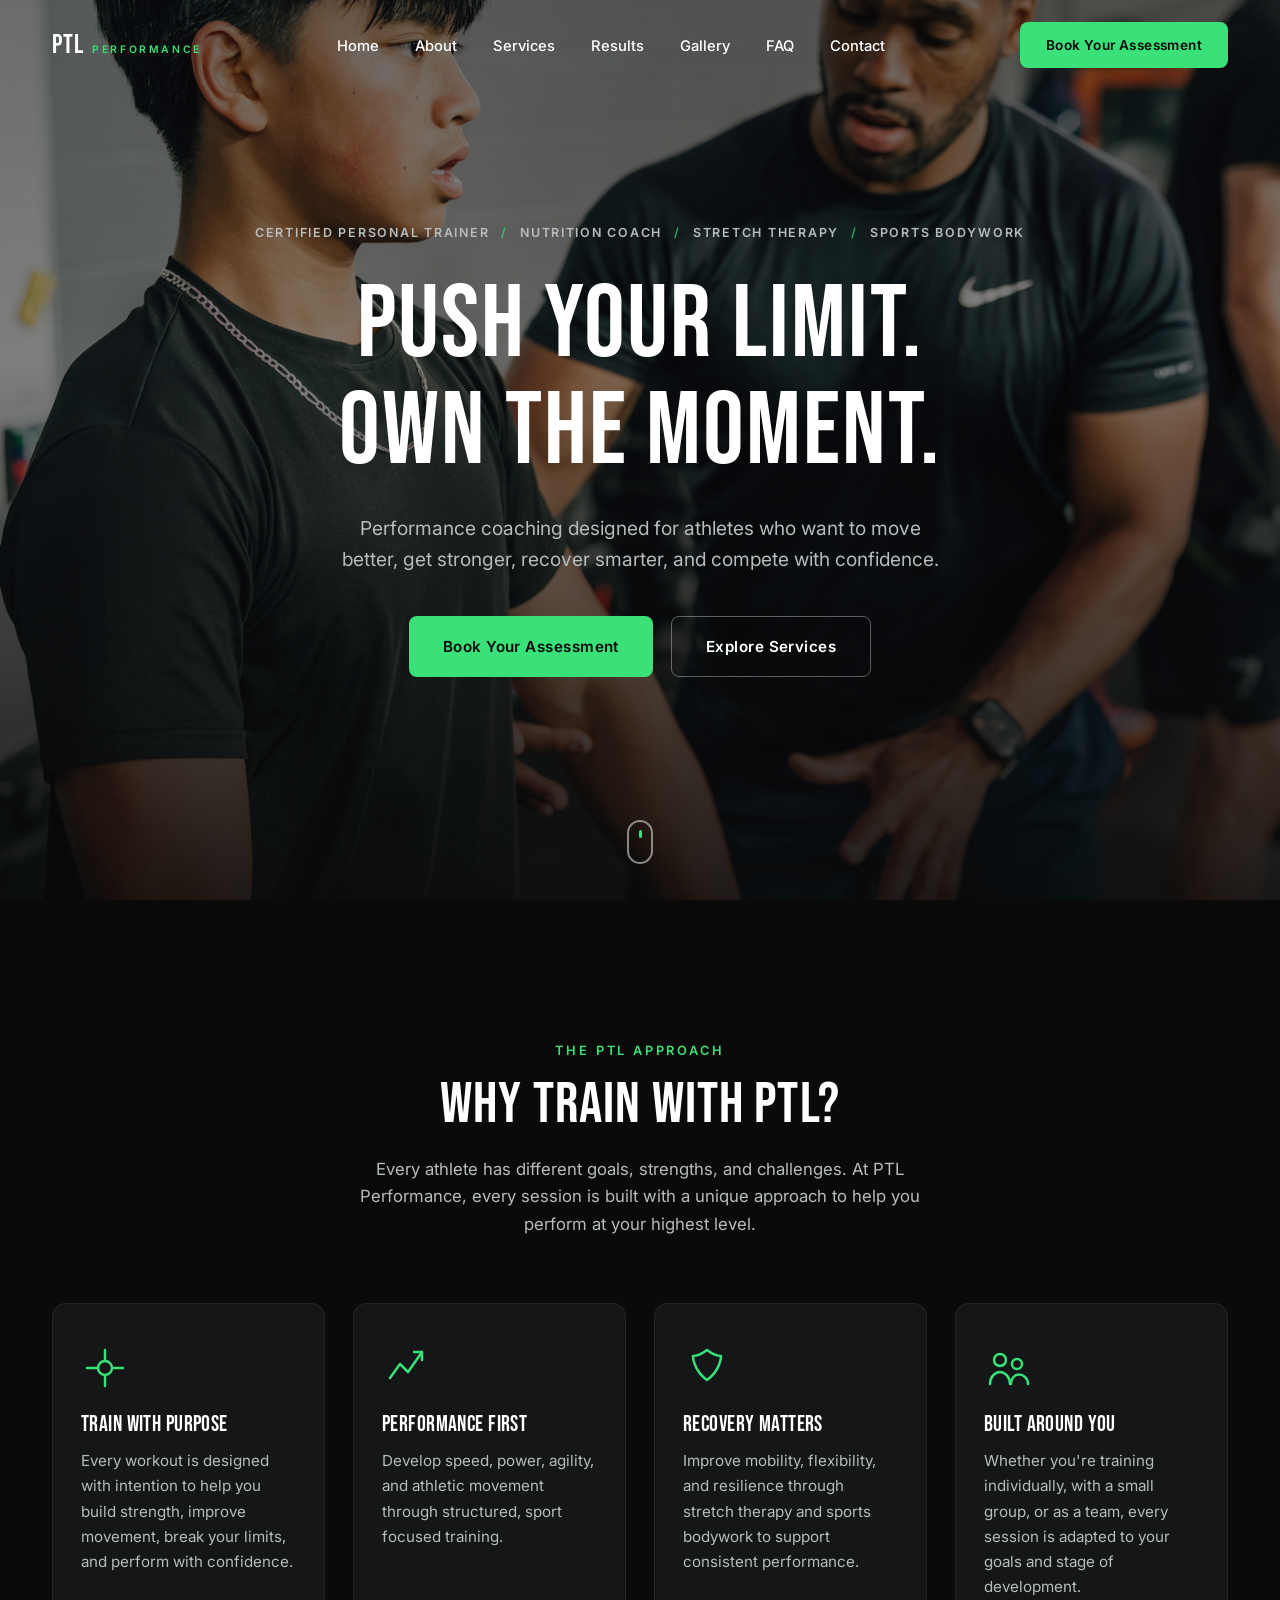
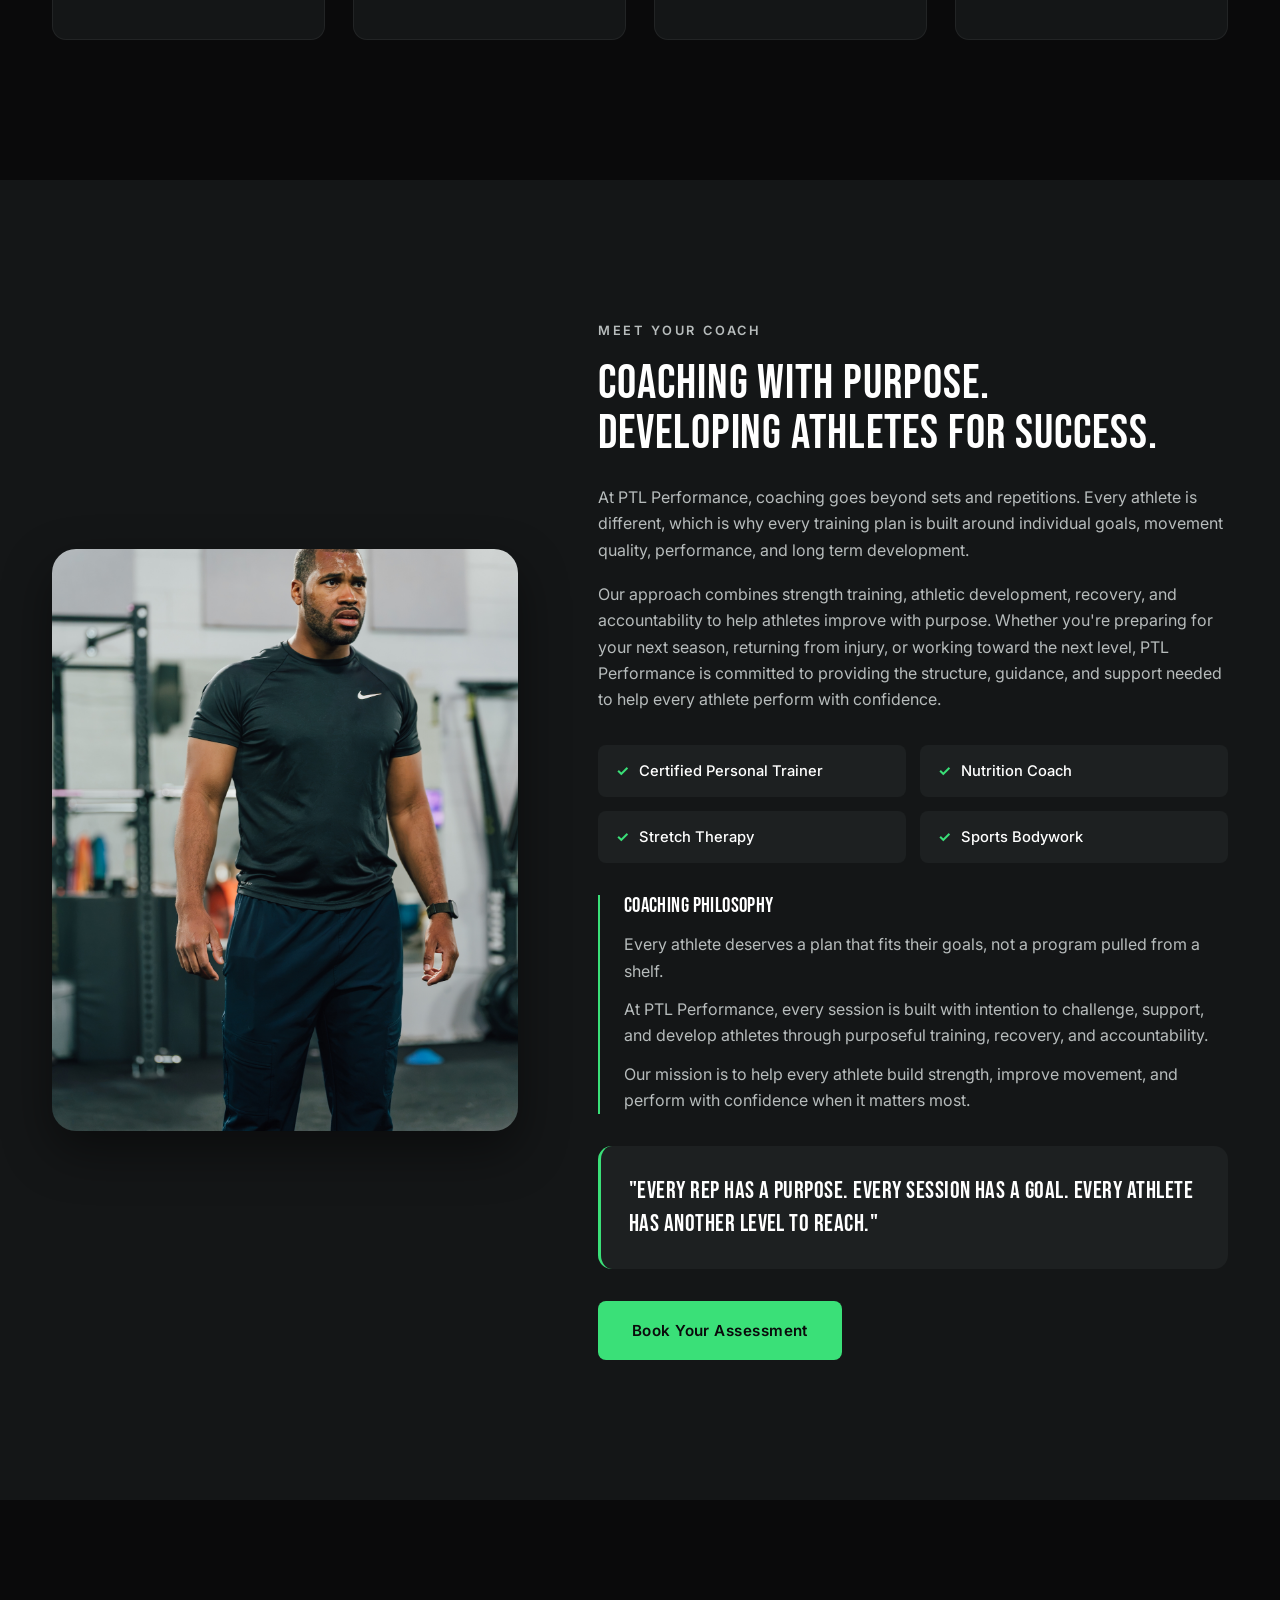
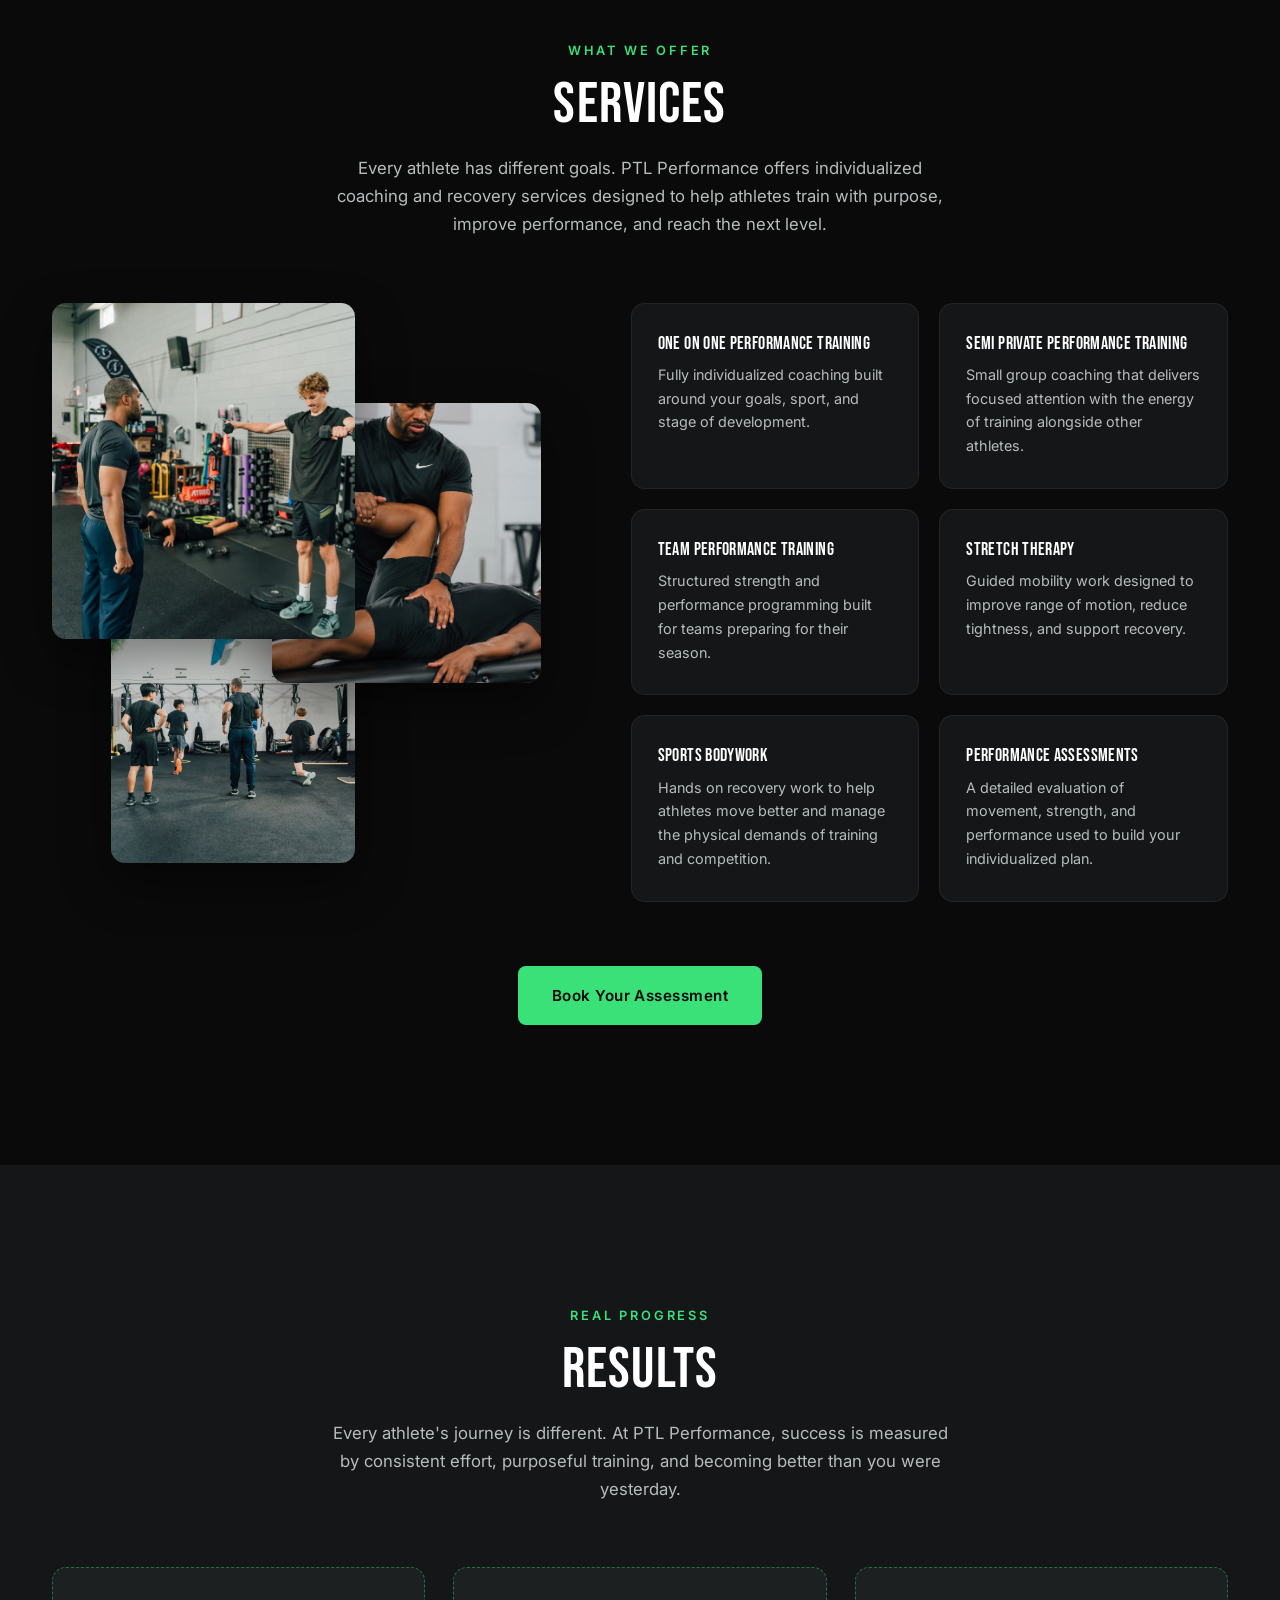
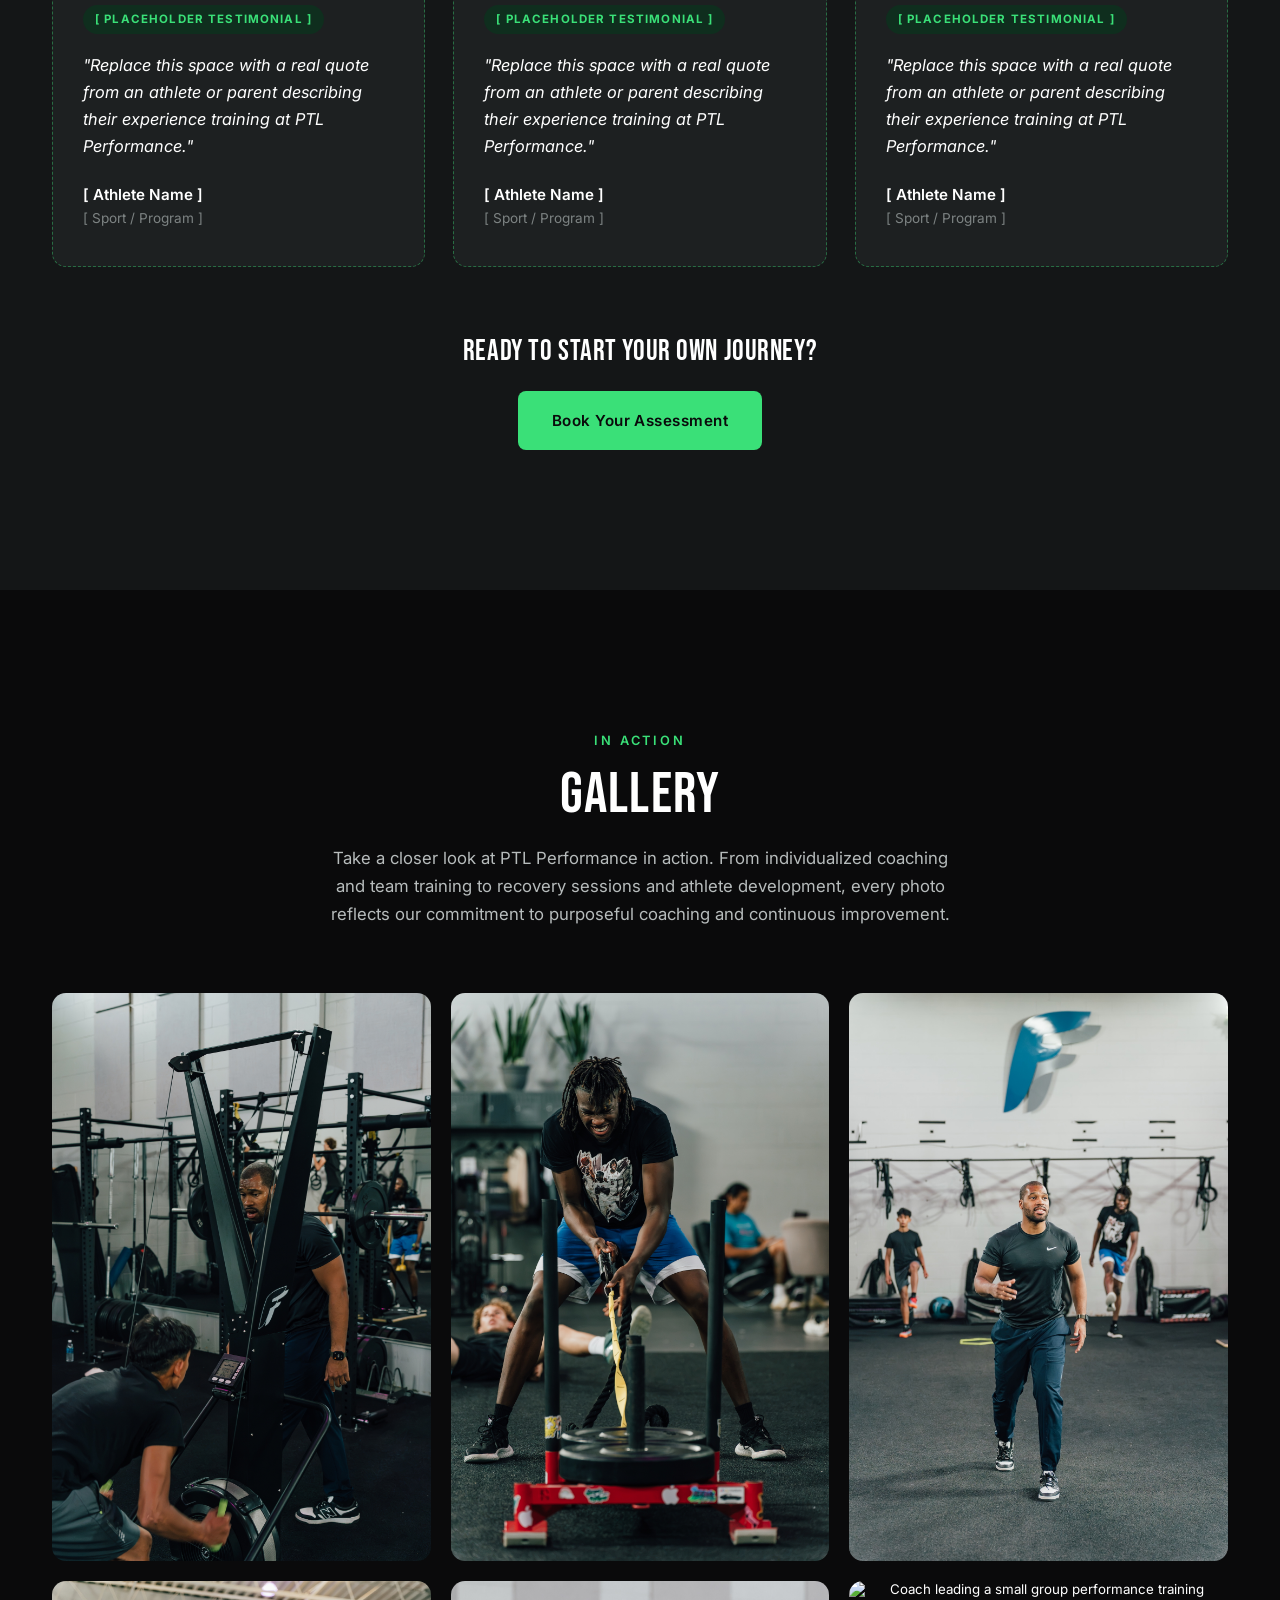
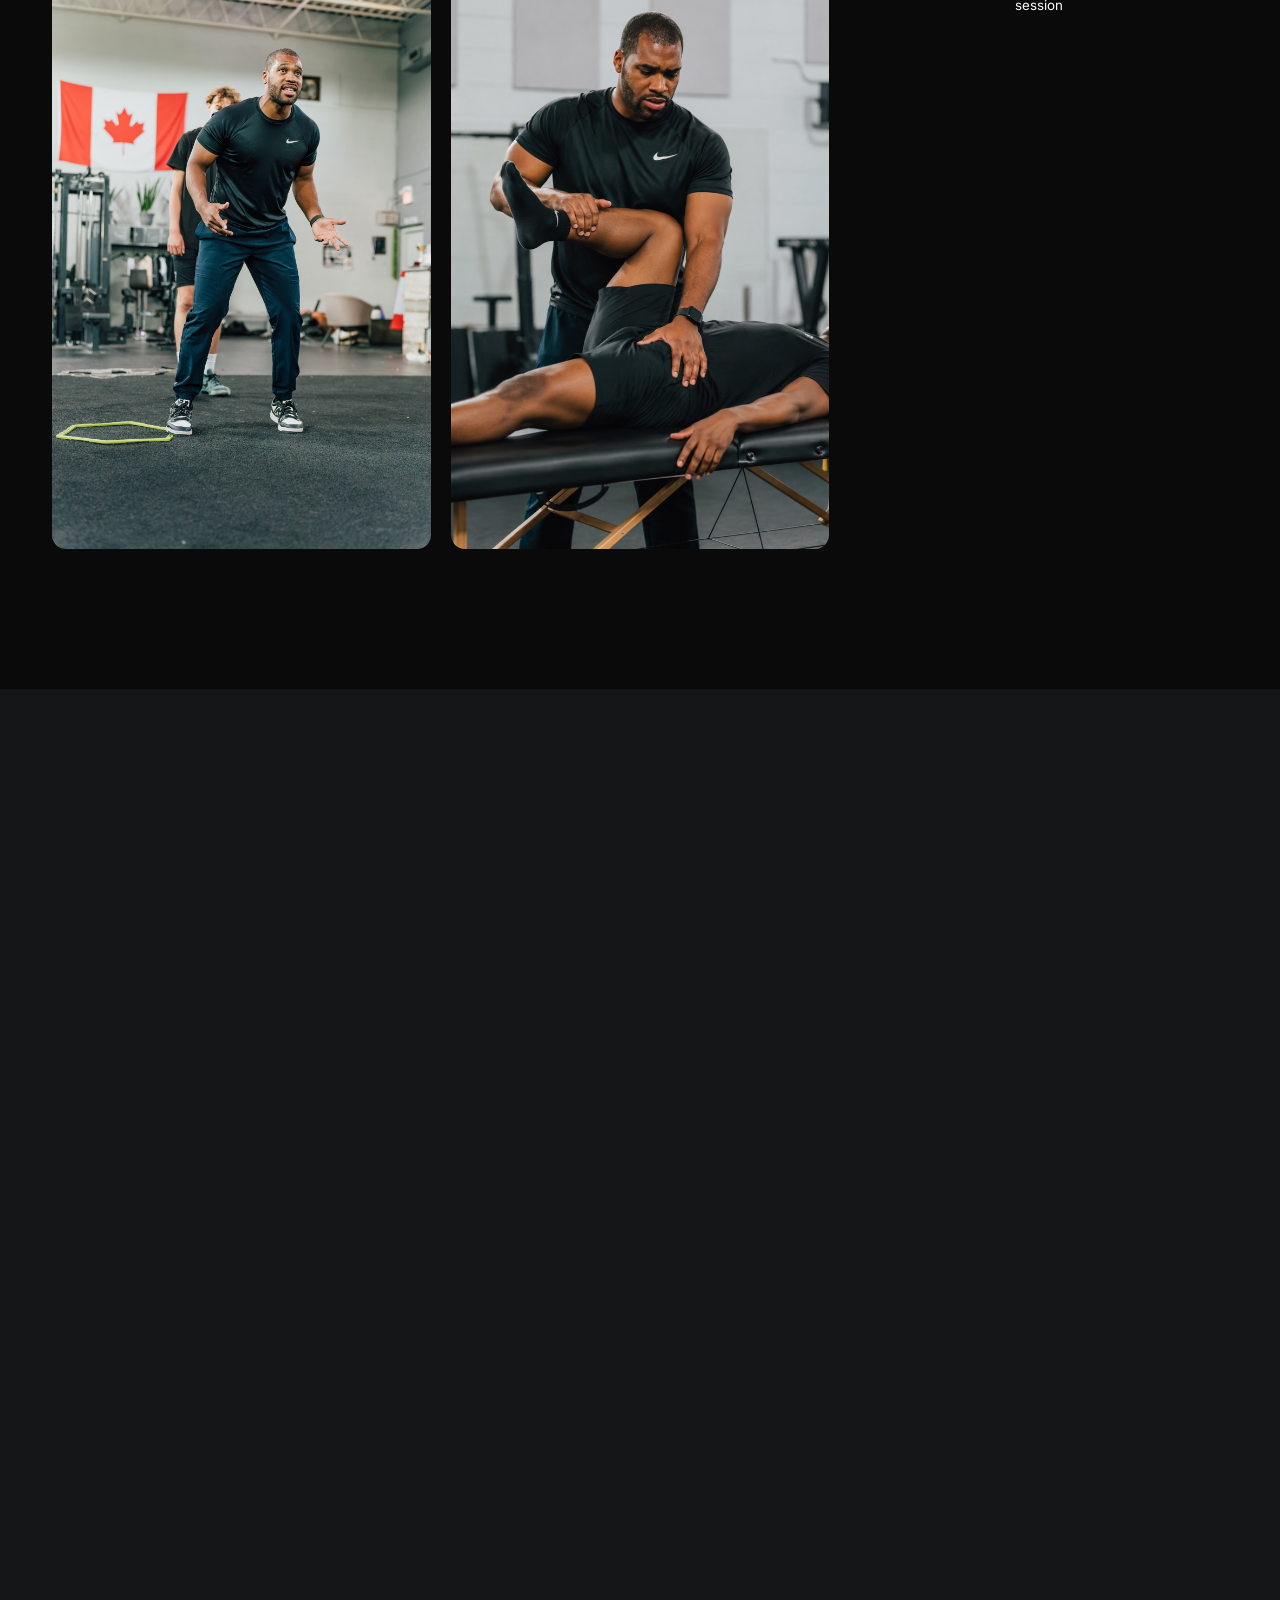
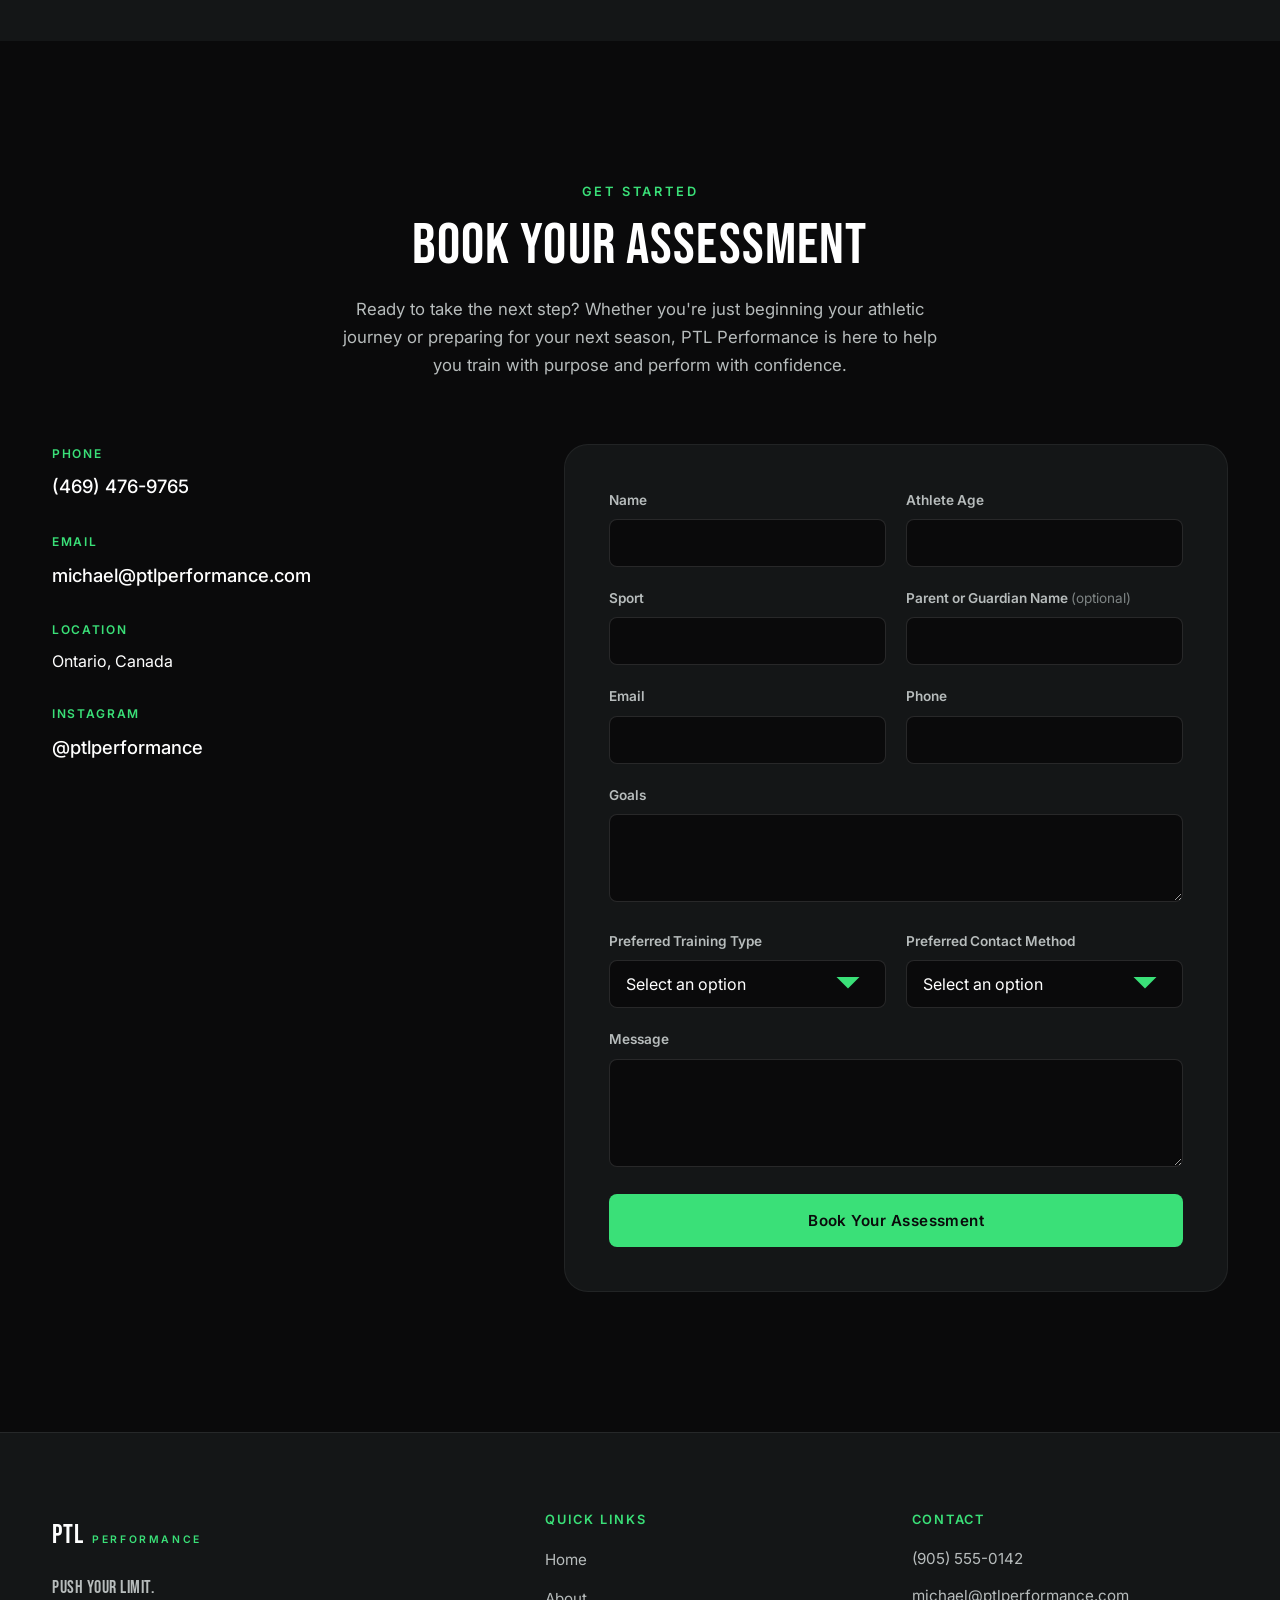
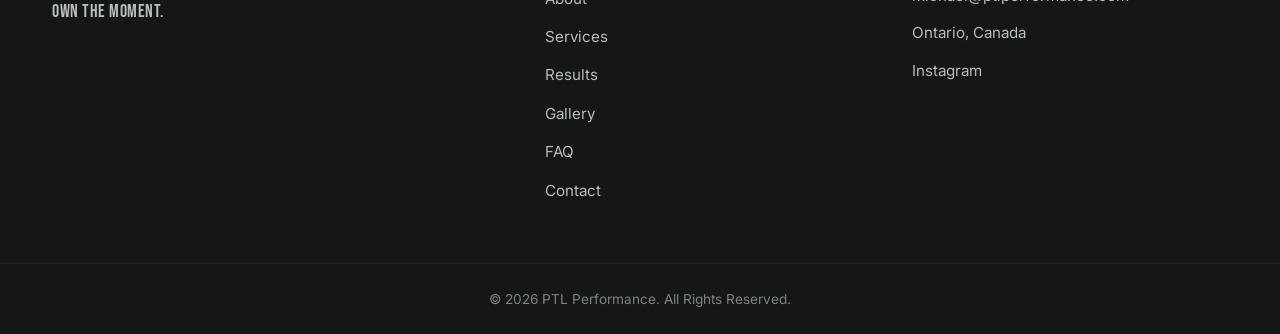
==== commit 46e84693: "Update index.html" ====
--- a/index.html
+++ b/index.html
@@ -5,9 +5,9 @@
   <meta name="viewport" content="width=device-width, initial-scale=1.0">
 
   <!-- ================= SEO ================= -->
-  <title>PTL Performance | Athletic Performance Coaching in Hamilton, Ontario</title>
+  <title>PTL Performance | Athletic Performance Coaching in Ontario, Canada</title>
   <meta name="description" content="PTL Performance is an athletic performance company helping athletes train with purpose, improve performance, recover smarter, and compete with confidence. Book your assessment today.">
-  <meta name="keywords" content="athletic performance training, sports performance coaching, personal trainer, stretch therapy, sports bodywork, Hamilton Ontario athlete training">
+  <meta name="keywords" content="athletic performance training, sports performance coaching, personal trainer, stretch therapy, sports bodywork, Ontario Canada athlete training">
   <link rel="canonical" href="https://www.ptlperformance.com/">
 
   <!-- Open Graph -->
@@ -511,7 +511,7 @@
             <ul class="contact-list">
               <li>
                 <span class="contact-label">Phone</span>
-                <a href="tel:+19055550142">(905) 555-0142</a>
+                <a href="tel:+14694769765">(469) 476-9765</a>
               </li>
               <li>
                 <span class="contact-label">Email</span>
@@ -519,7 +519,7 @@
               </li>
               <li>
                 <span class="contact-label">Location</span>
-                <span>Hamilton, Ontario</span>
+                <span>Ontario, Canada</span>
               </li>
               <li>
                 <span class="contact-label">Instagram</span>
@@ -637,8 +637,8 @@
         <h3>Contact</h3>
         <ul>
           <li><a href="tel:+19055550142">(905) 555-0142</a></li>
-          <li><a href="mailto:info@ptlperformance.com">info@ptlperformance.com</a></li>
-          <li>Hamilton, Ontario</li>
+          <li><a href="mailto:michael@ptlperformance.com">michael@ptlperformance.com</a></li>
+          <li>Ontario, Canada</li>
           <li><a href="https://www.instagram.com/ptlperformance" target="_blank" rel="noopener noreferrer">Instagram</a></li>
         </ul>
       </div>
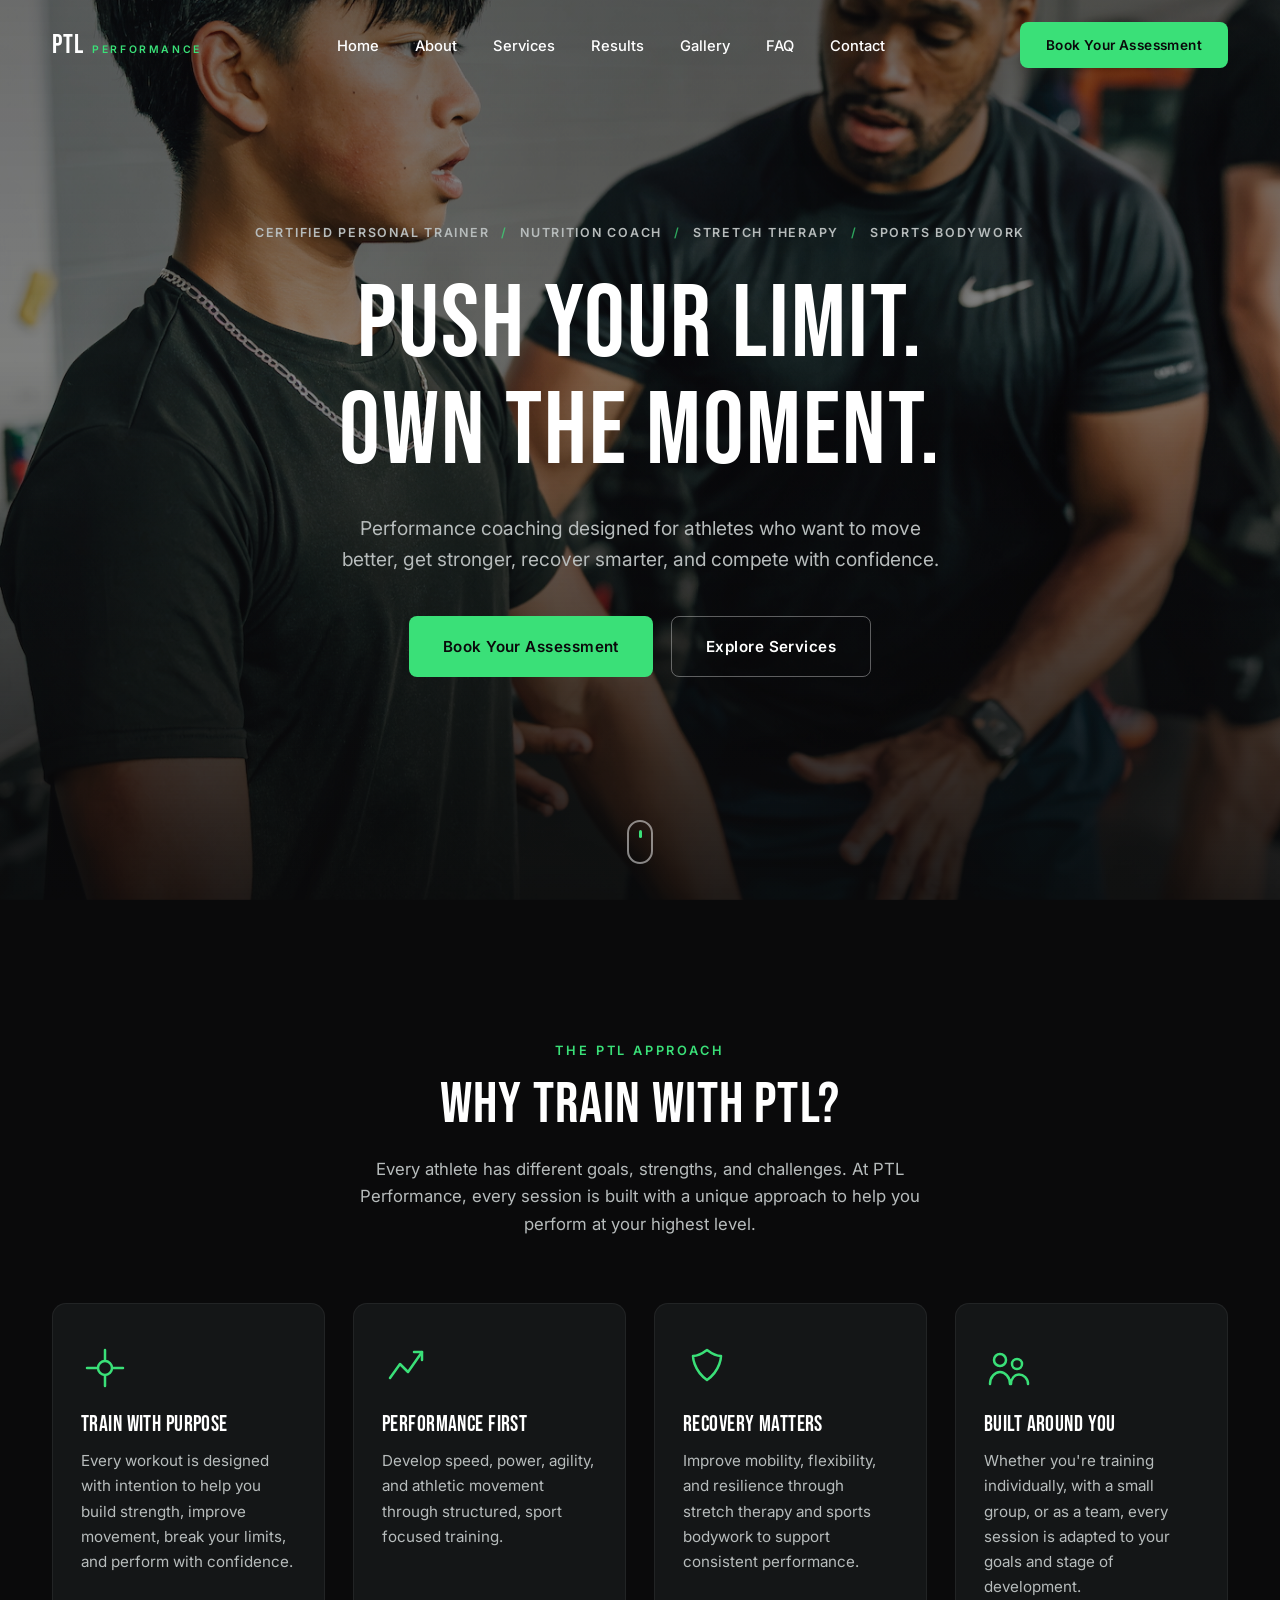
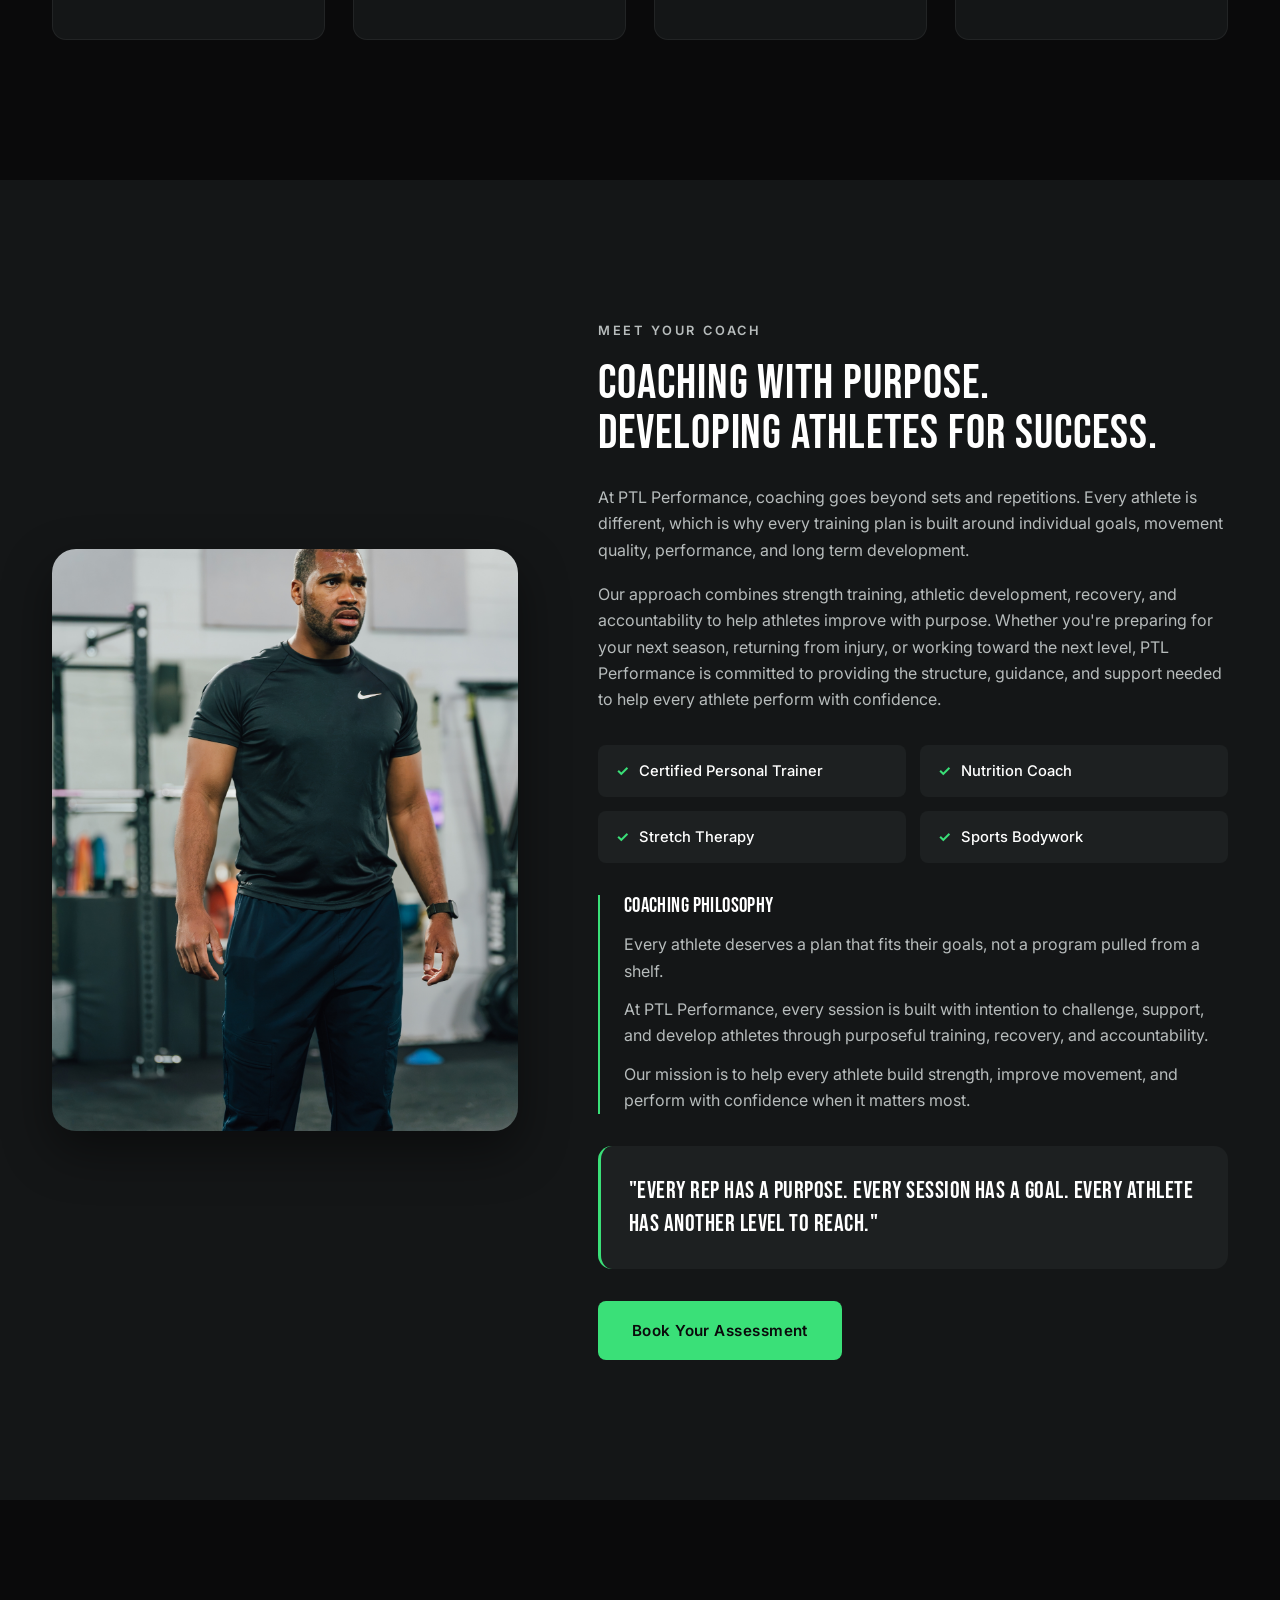
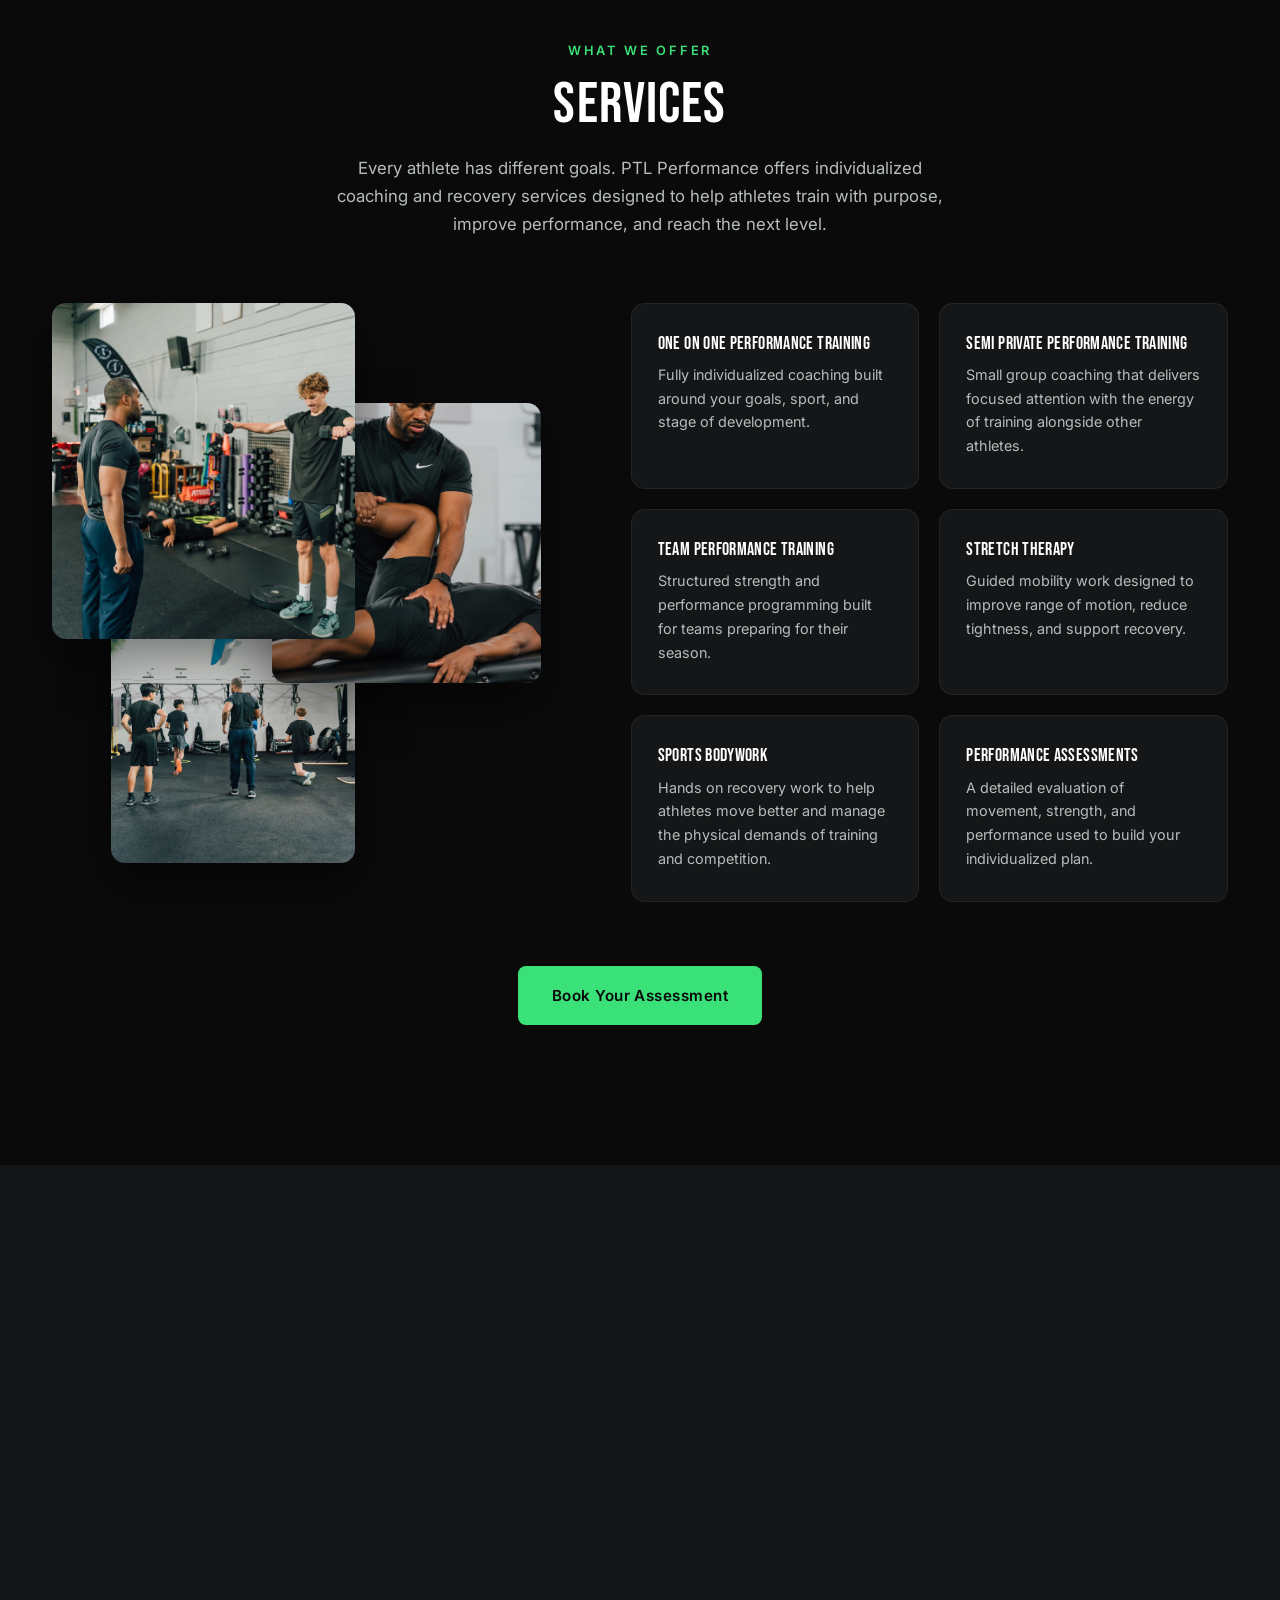
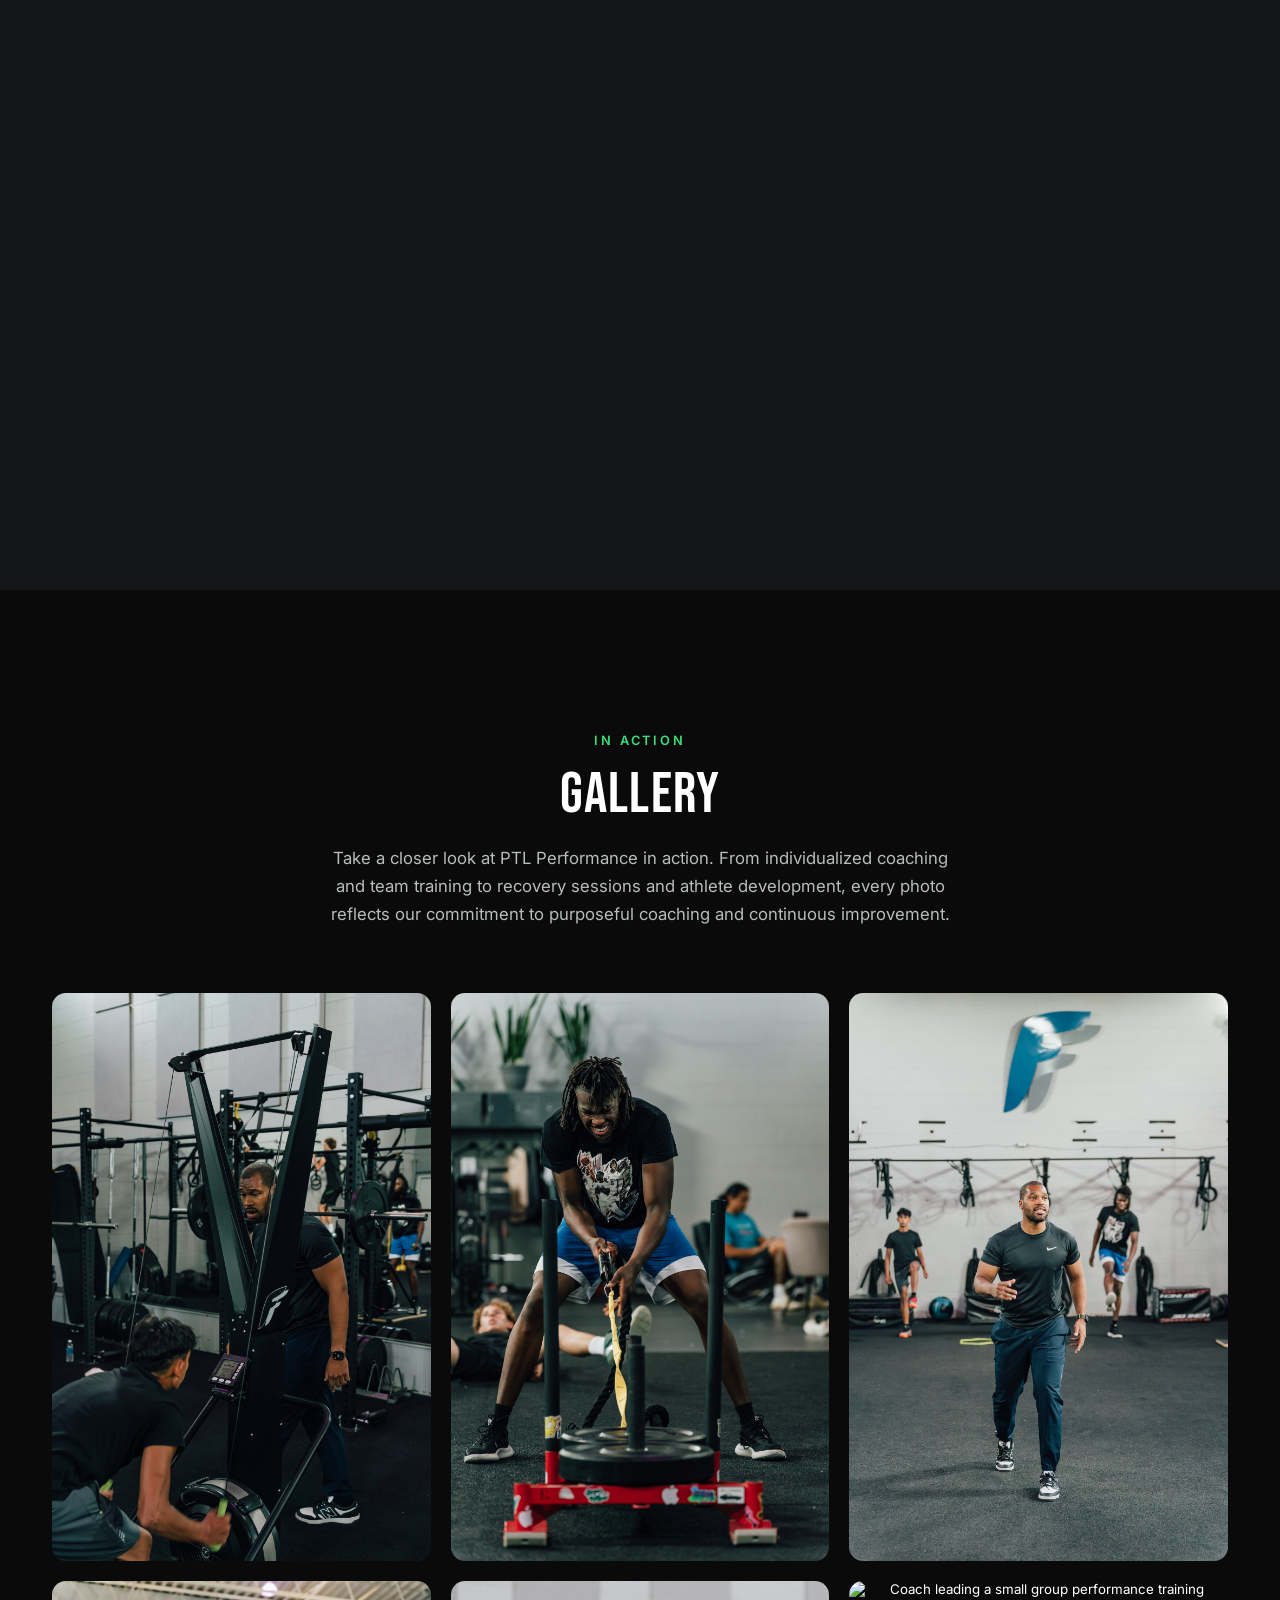
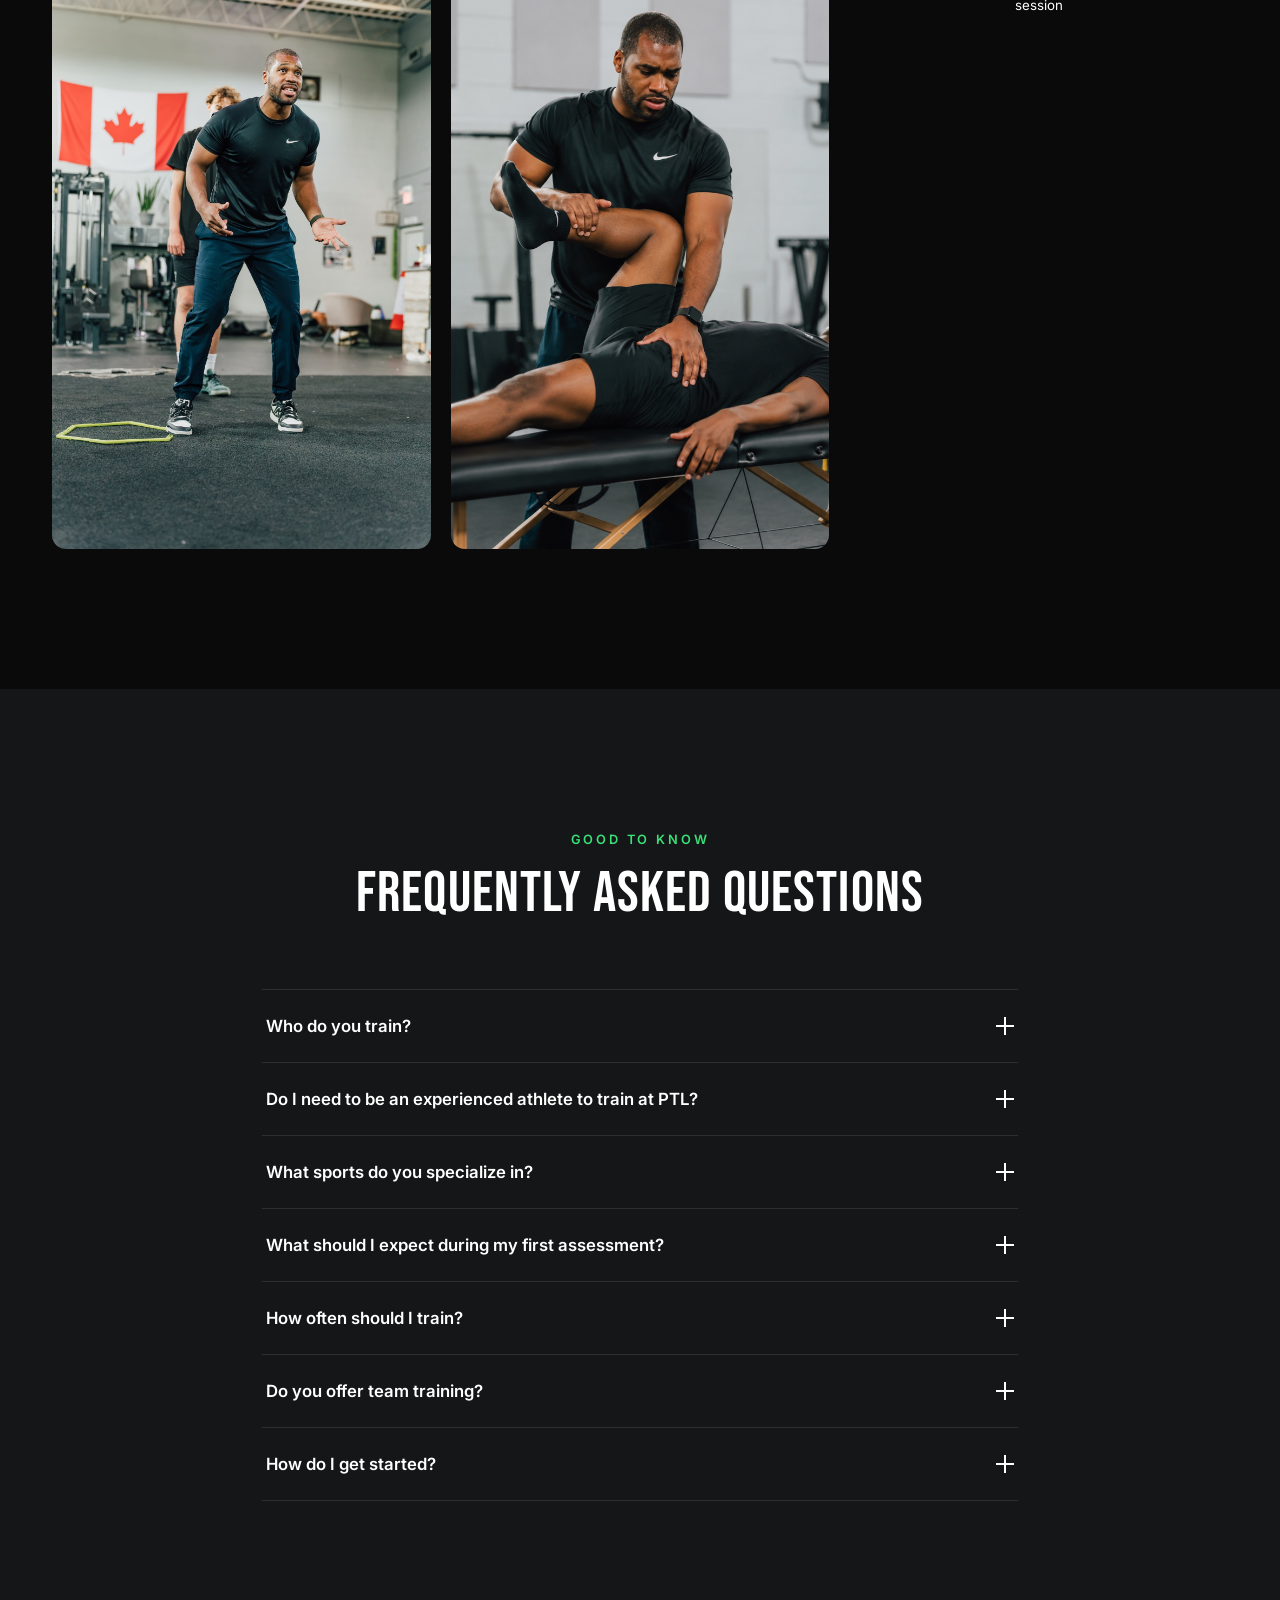
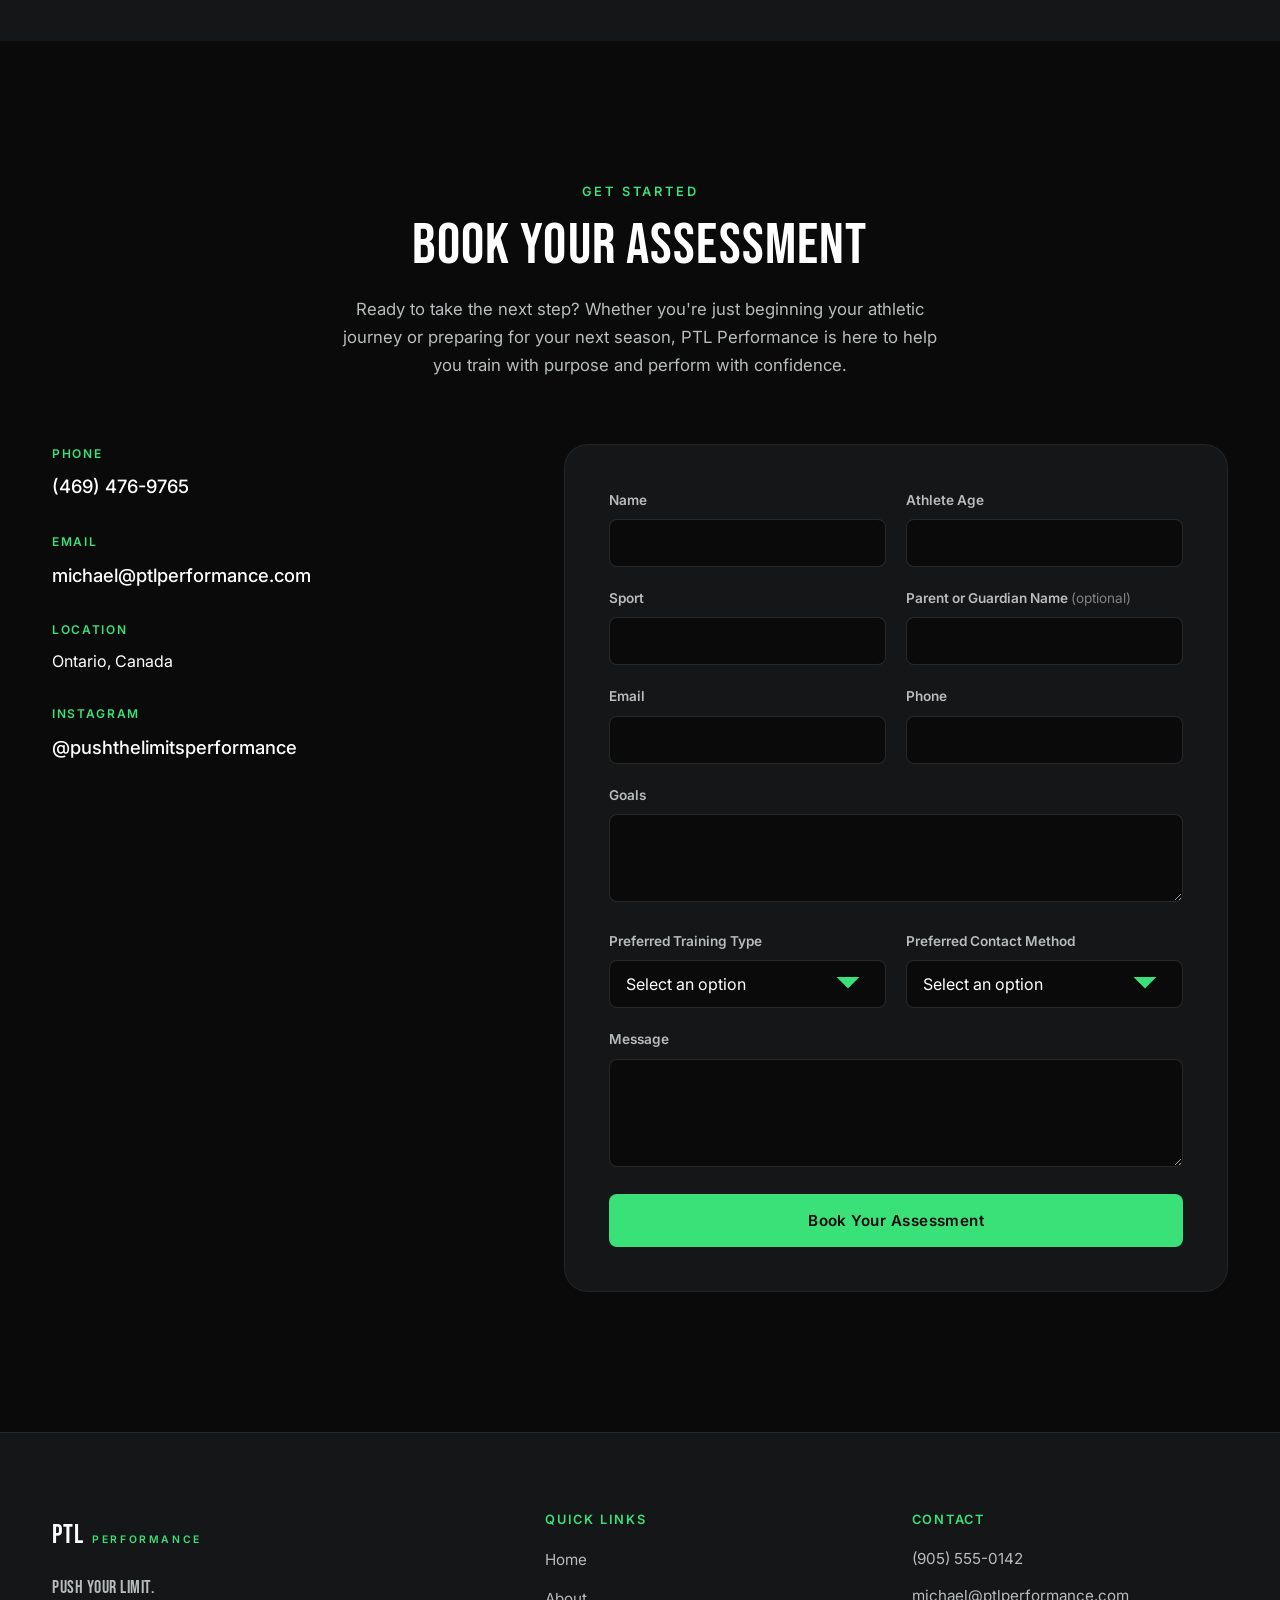
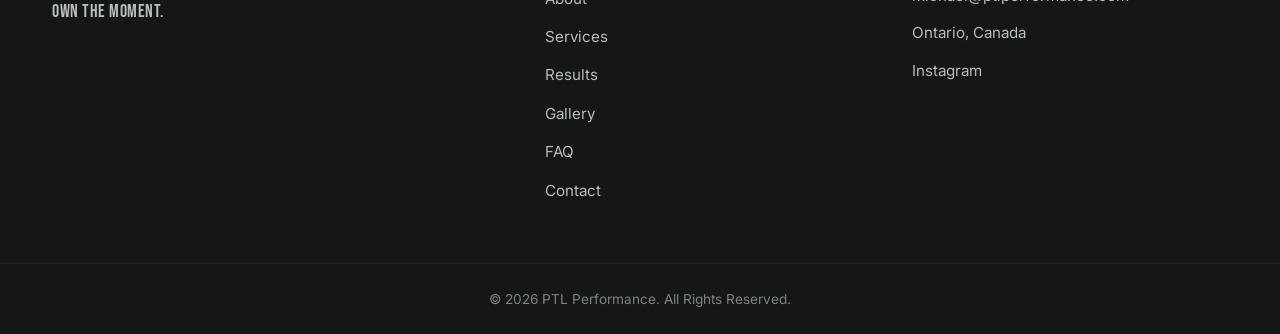
==== commit 06fce7a7: "Update index.html" ====
--- a/index.html
+++ b/index.html
@@ -523,7 +523,7 @@
               </li>
               <li>
                 <span class="contact-label">Instagram</span>
-                <a href="https://www.instagram.com/ptlperformance" target="_blank" rel="noopener noreferrer">@ptlperformance</a>
+                <a href="https://www.instagram.com/pushthelimitsperformance" target="_blank" rel="noopener noreferrer">@pushthelimitsperformance</a>
               </li>
             </ul>
           </div>
@@ -639,7 +639,7 @@
           <li><a href="tel:+19055550142">(905) 555-0142</a></li>
           <li><a href="mailto:michael@ptlperformance.com">michael@ptlperformance.com</a></li>
           <li>Ontario, Canada</li>
-          <li><a href="https://www.instagram.com/ptlperformance" target="_blank" rel="noopener noreferrer">Instagram</a></li>
+          <li><a href="https://www.instagram.com/pushthelimitsperformance" target="_blank" rel="noopener noreferrer">Instagram</a></li>
         </ul>
       </div>
     </div>
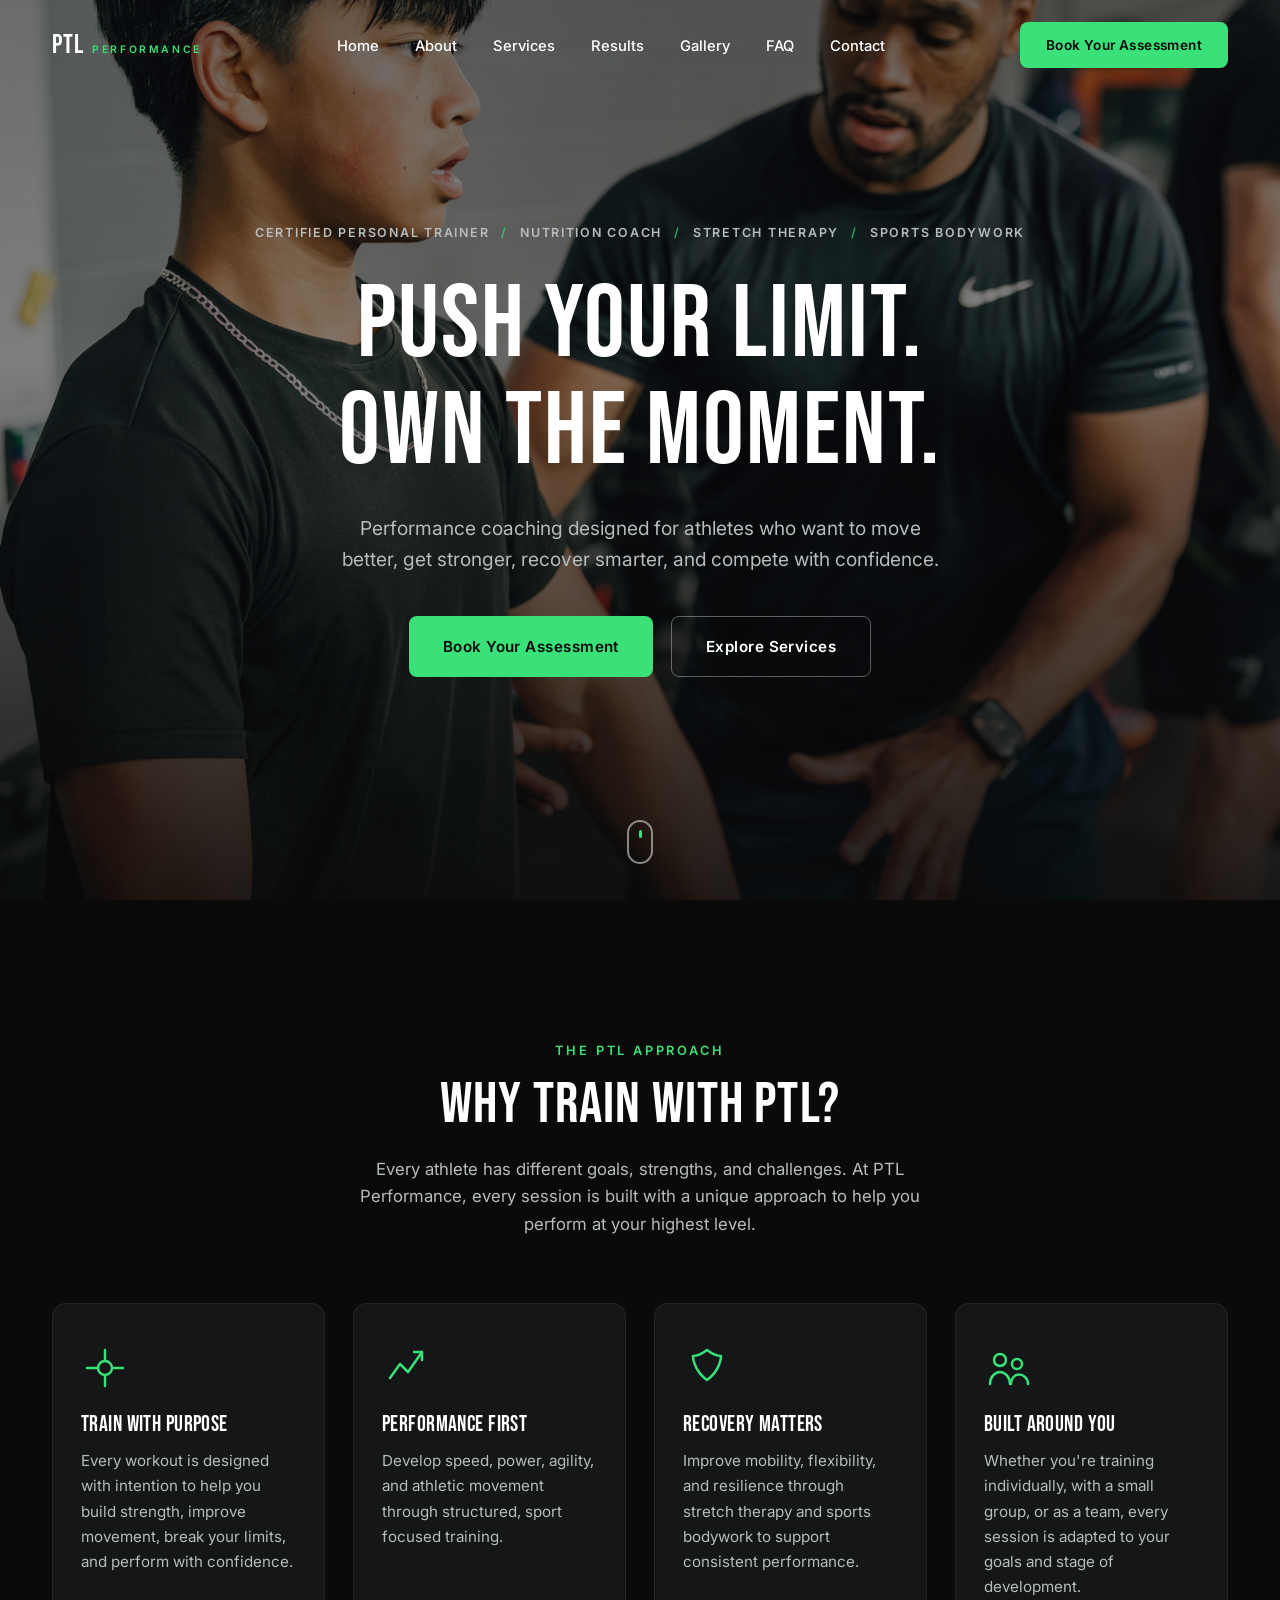
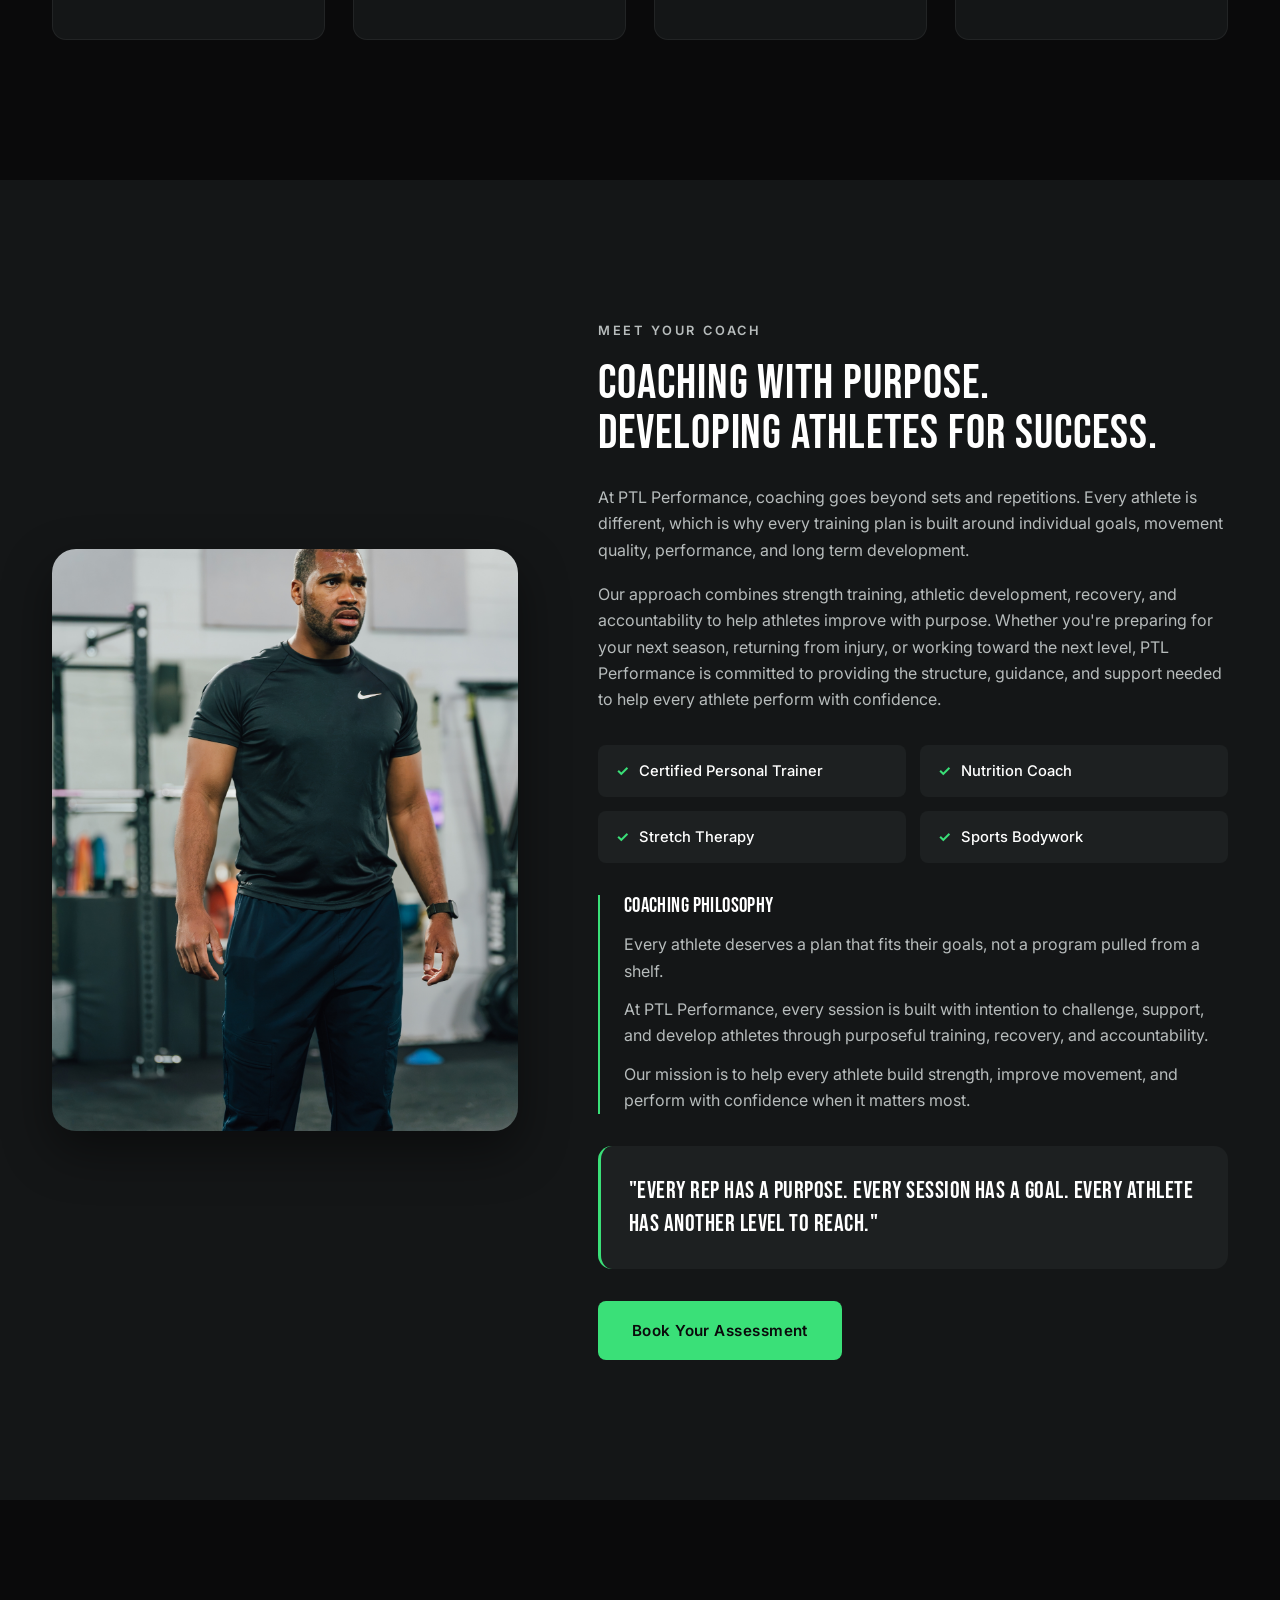
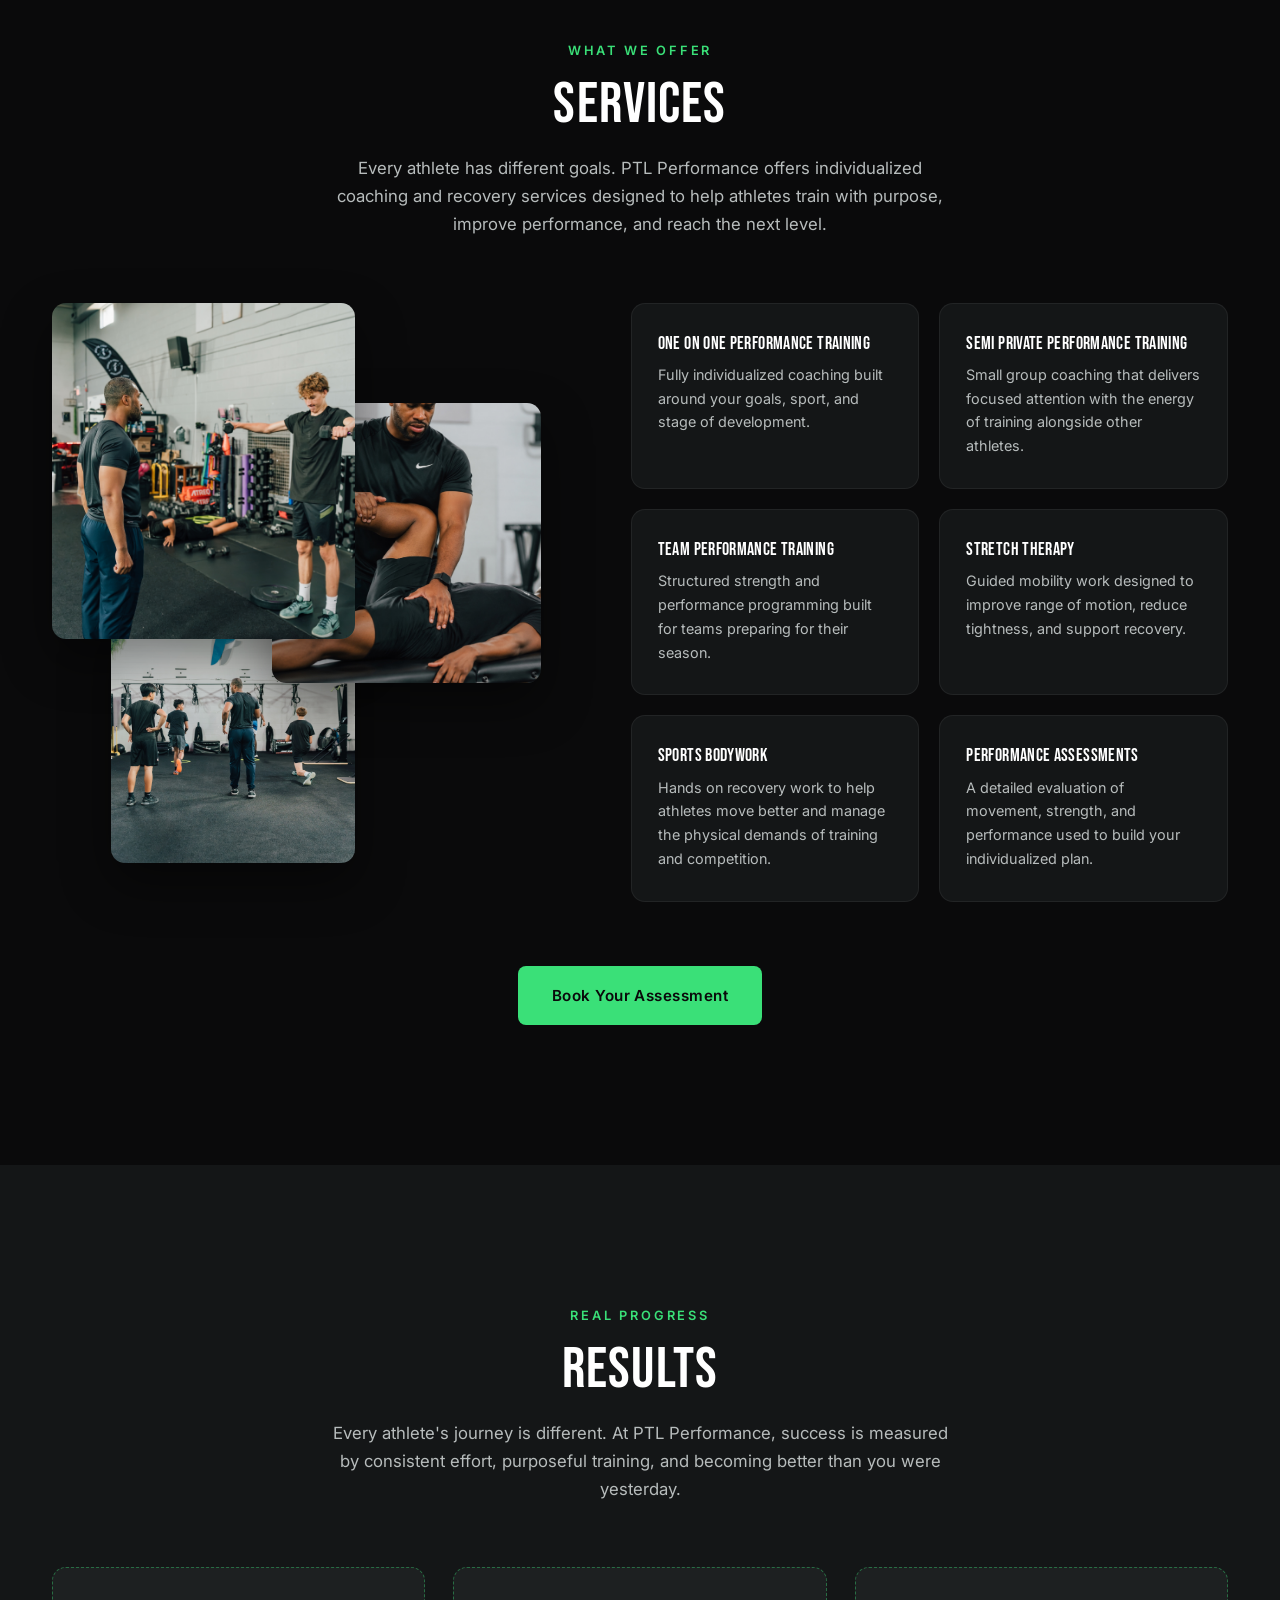
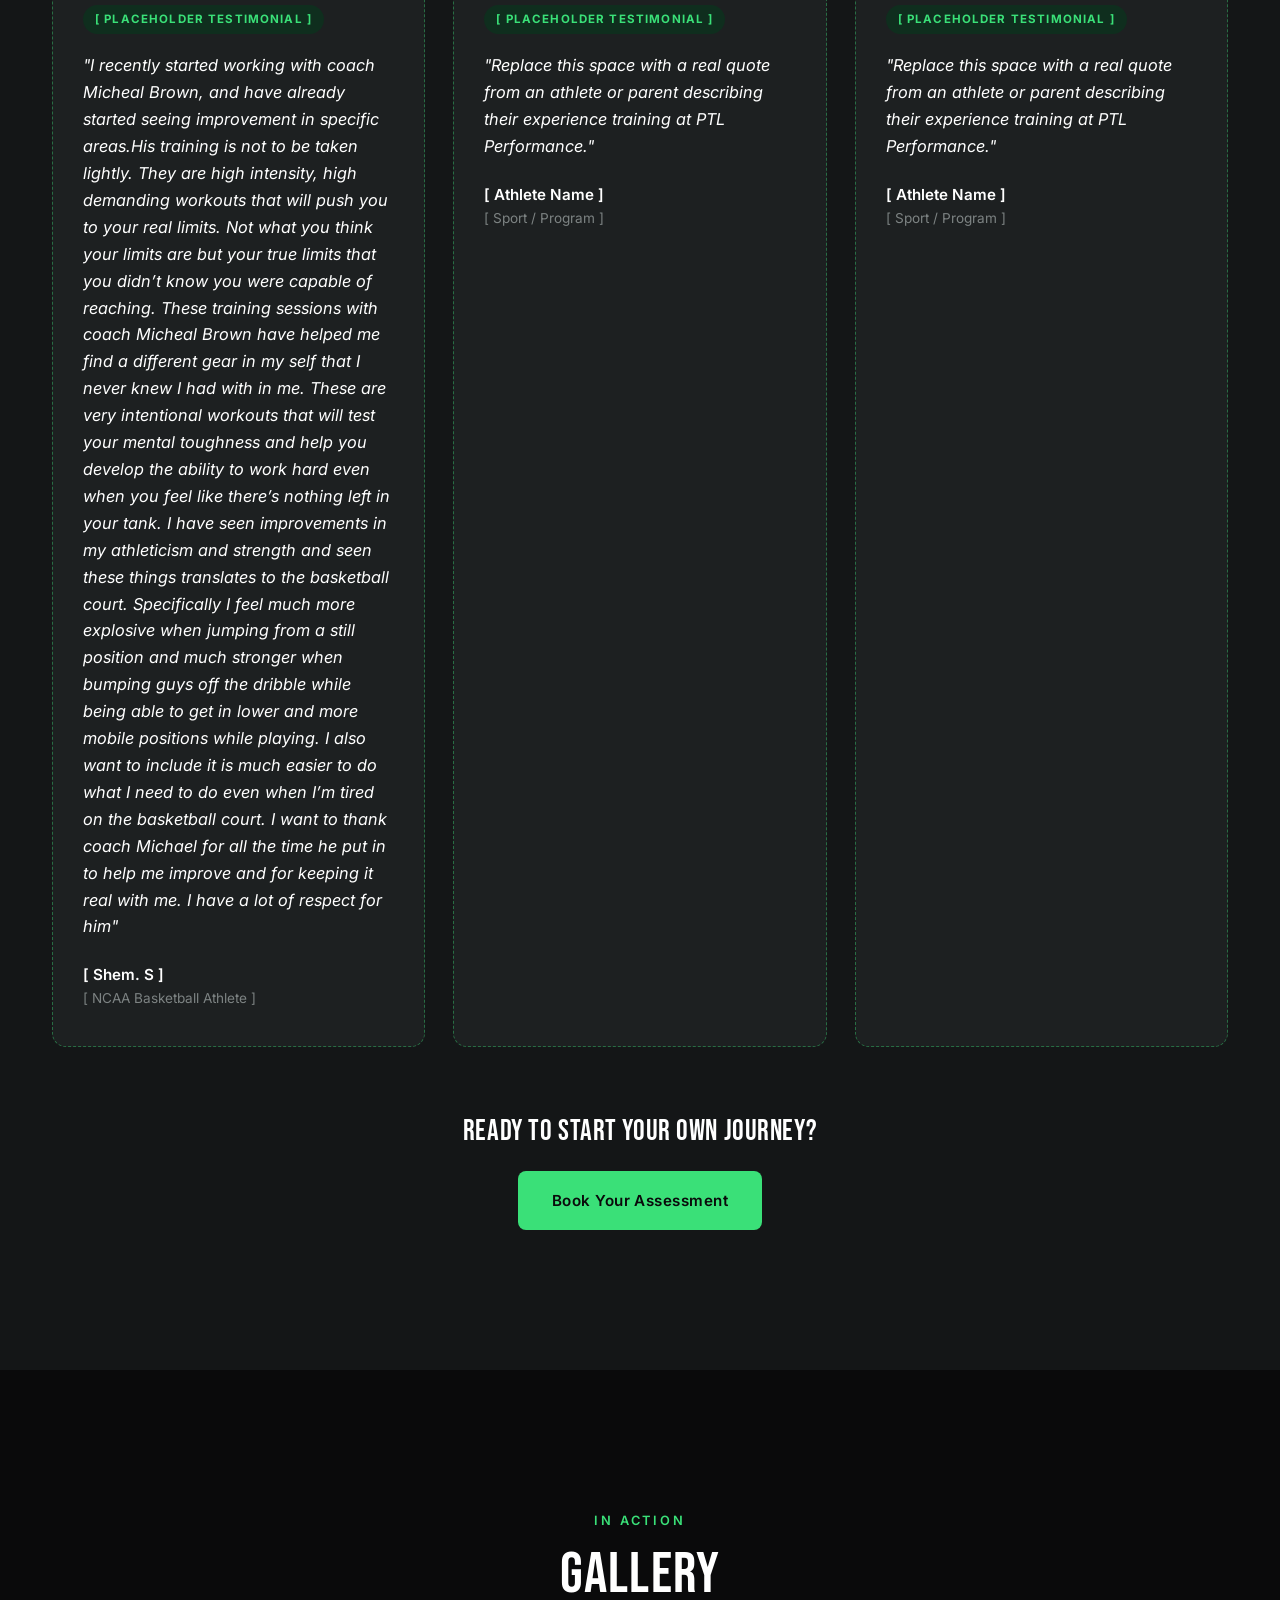
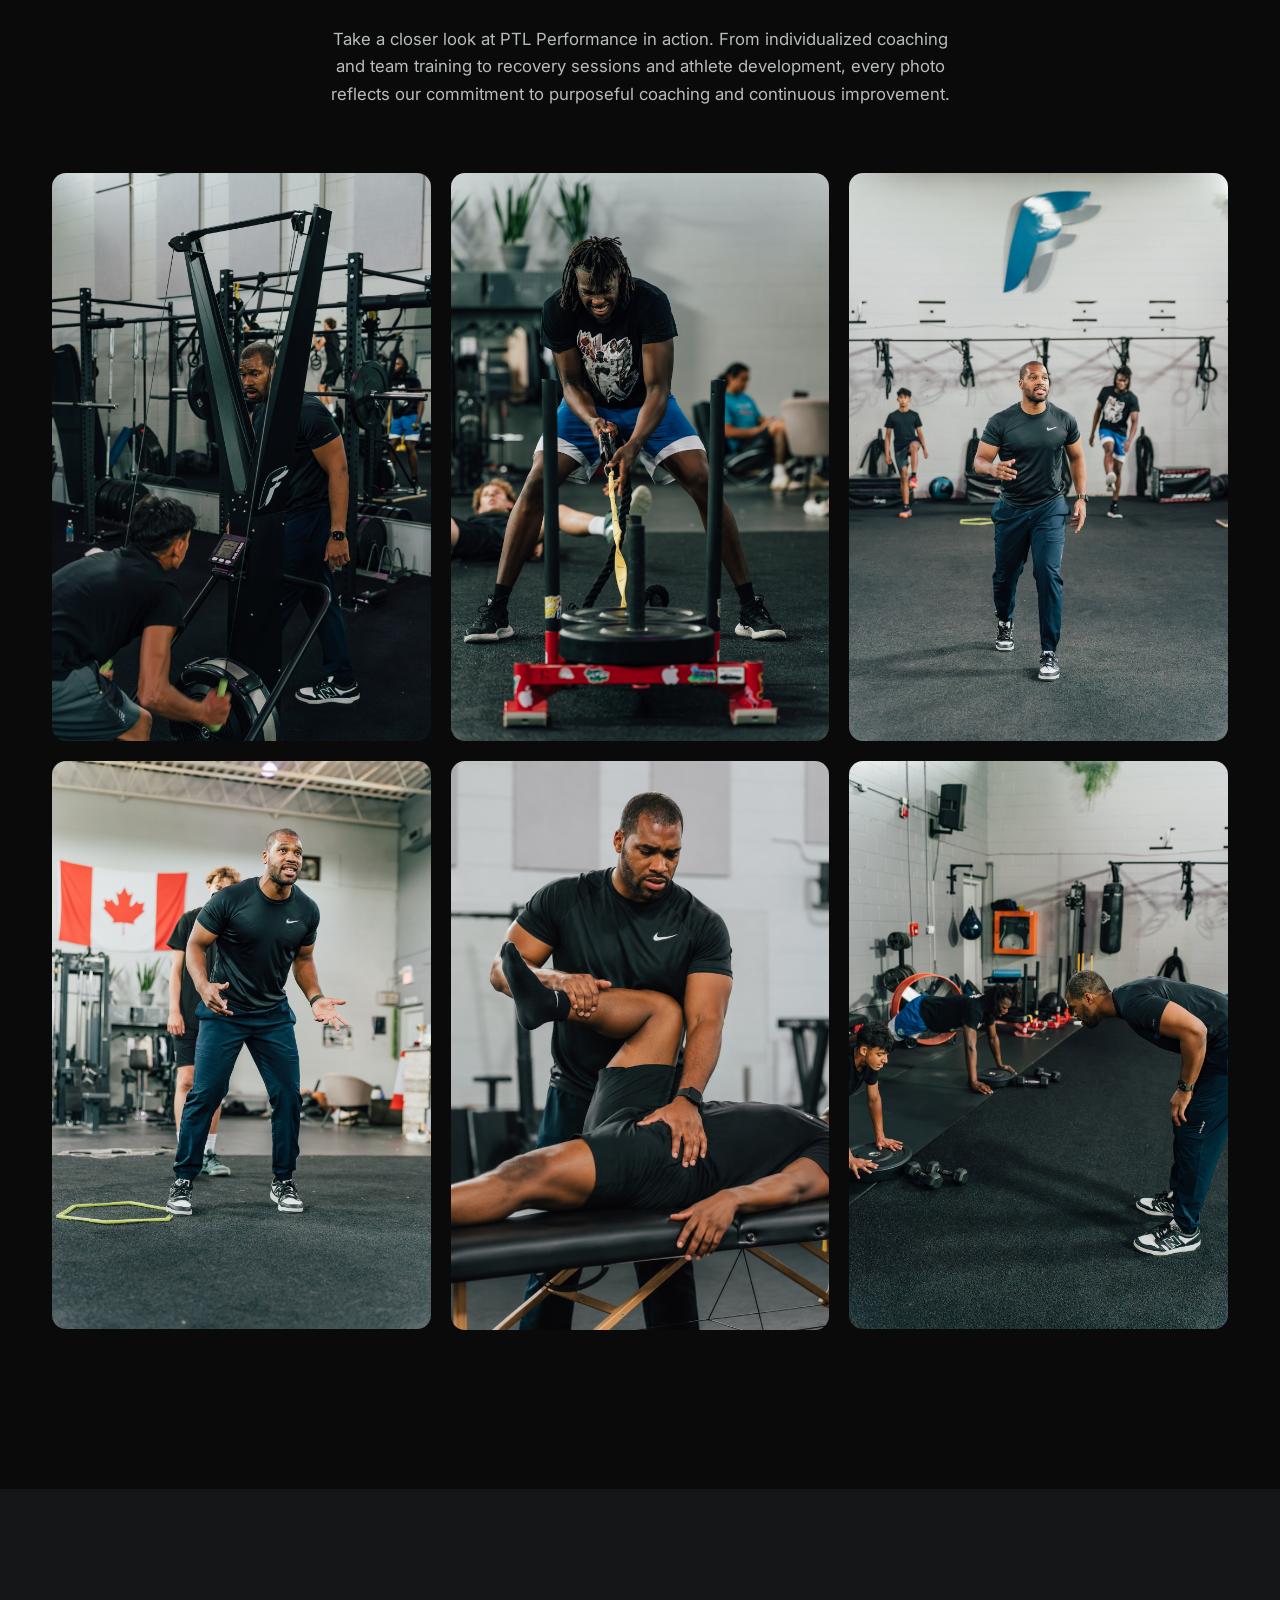
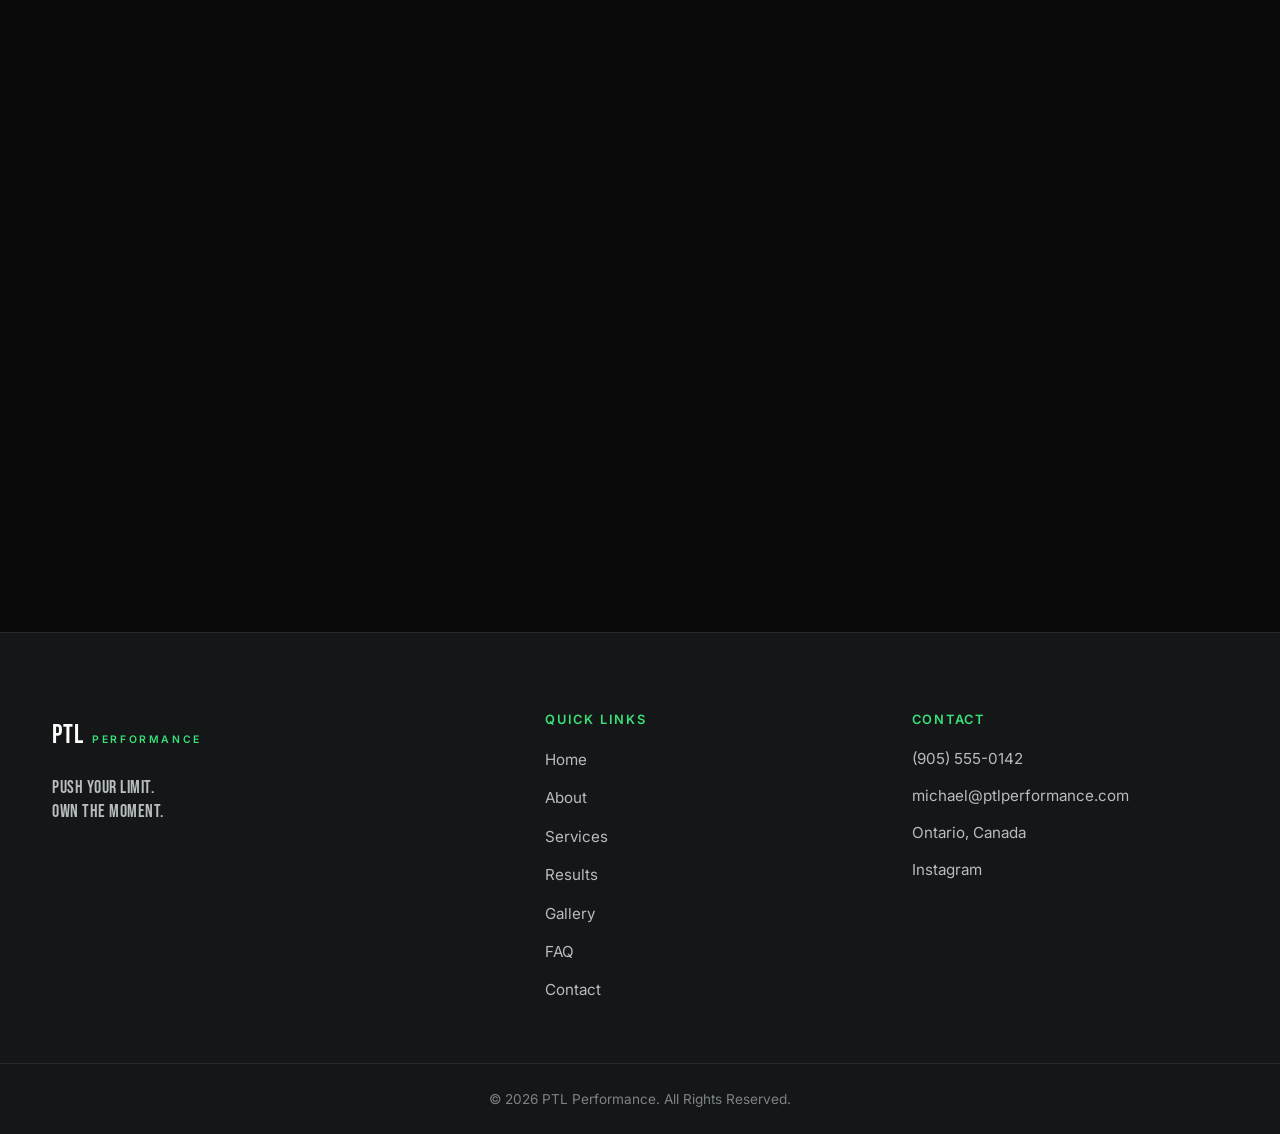
==== commit 90a8a21a: "Update index.html" ====
--- a/index.html
+++ b/index.html
@@ -321,9 +321,9 @@
         <div class="testimonial-grid">
           <article class="testimonial-card reveal-on-scroll">
             <p class="placeholder-flag">[ Placeholder Testimonial ]</p>
-            <p class="testimonial-quote">"Replace this space with a real quote from an athlete or parent describing their experience training at PTL Performance."</p>
-            <p class="testimonial-name">[ Athlete Name ]</p>
-            <p class="testimonial-meta">[ Sport / Program ]</p>
+            <p class="testimonial-quote">"I recently started working with coach Micheal Brown, and have already started seeing improvement in specific areas.His training is not to be taken lightly. They are high intensity, high demanding workouts that will push you to your real limits. Not what you think your limits are but your true limits that you didn’t know you were capable of reaching. These training sessions with coach Micheal Brown have helped me find a different gear in my self that I never knew I had with in me. These are very intentional workouts that will test your mental toughness and help you develop the ability to work hard even when you feel like there’s nothing left in your tank. I have seen improvements in my athleticism and strength and seen these things translates to the basketball court. Specifically I feel much more explosive when jumping from a still position and much stronger when bumping guys off the dribble while being able to get in lower and more mobile positions while playing. I also want to include it is much easier to do what I need to do even when I’m tired on the basketball court. I want to thank coach Michael for all the time he put in to help me improve and for keeping it real with me. I have a lot of respect for him"</p>
+            <p class="testimonial-name">[ Shem. S ]</p>
+            <p class="testimonial-meta">[ NCAA Basketball Athlete ]</p>
           </article>
 
           <article class="testimonial-card reveal-on-scroll">
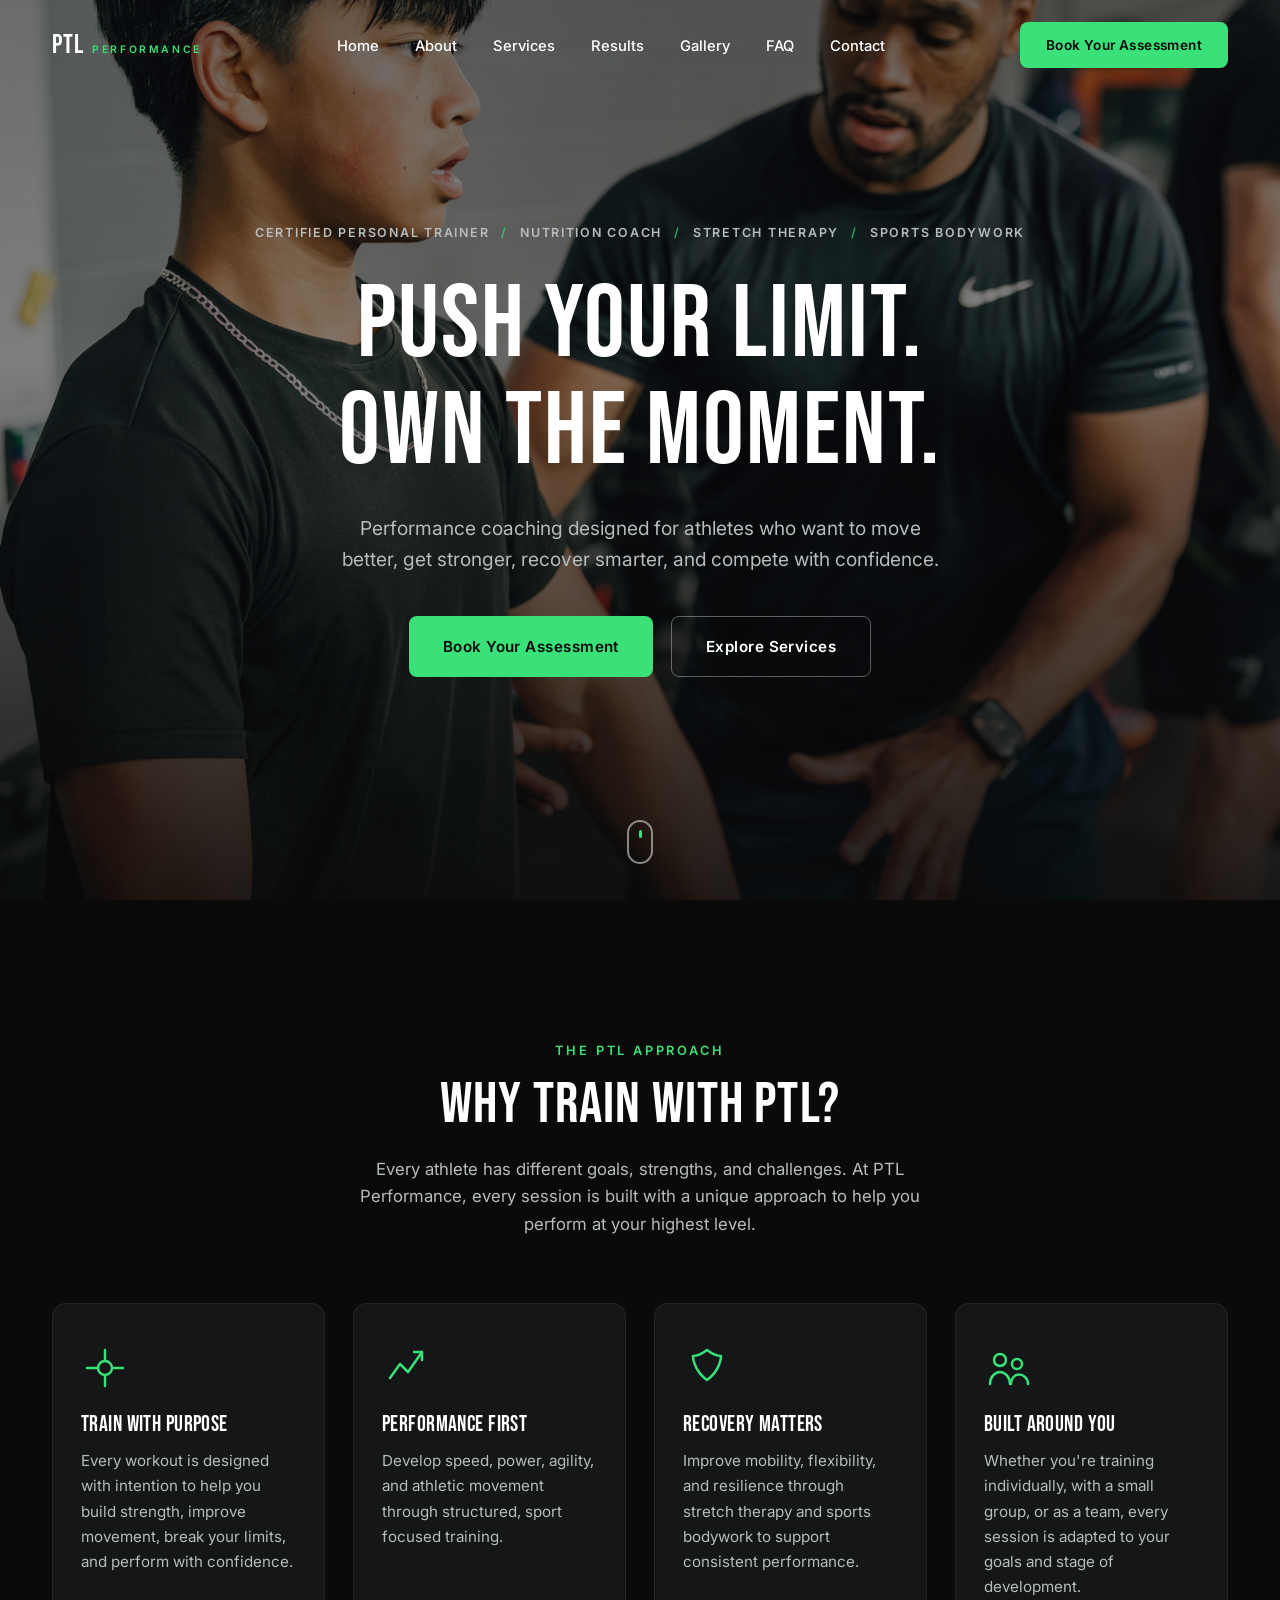
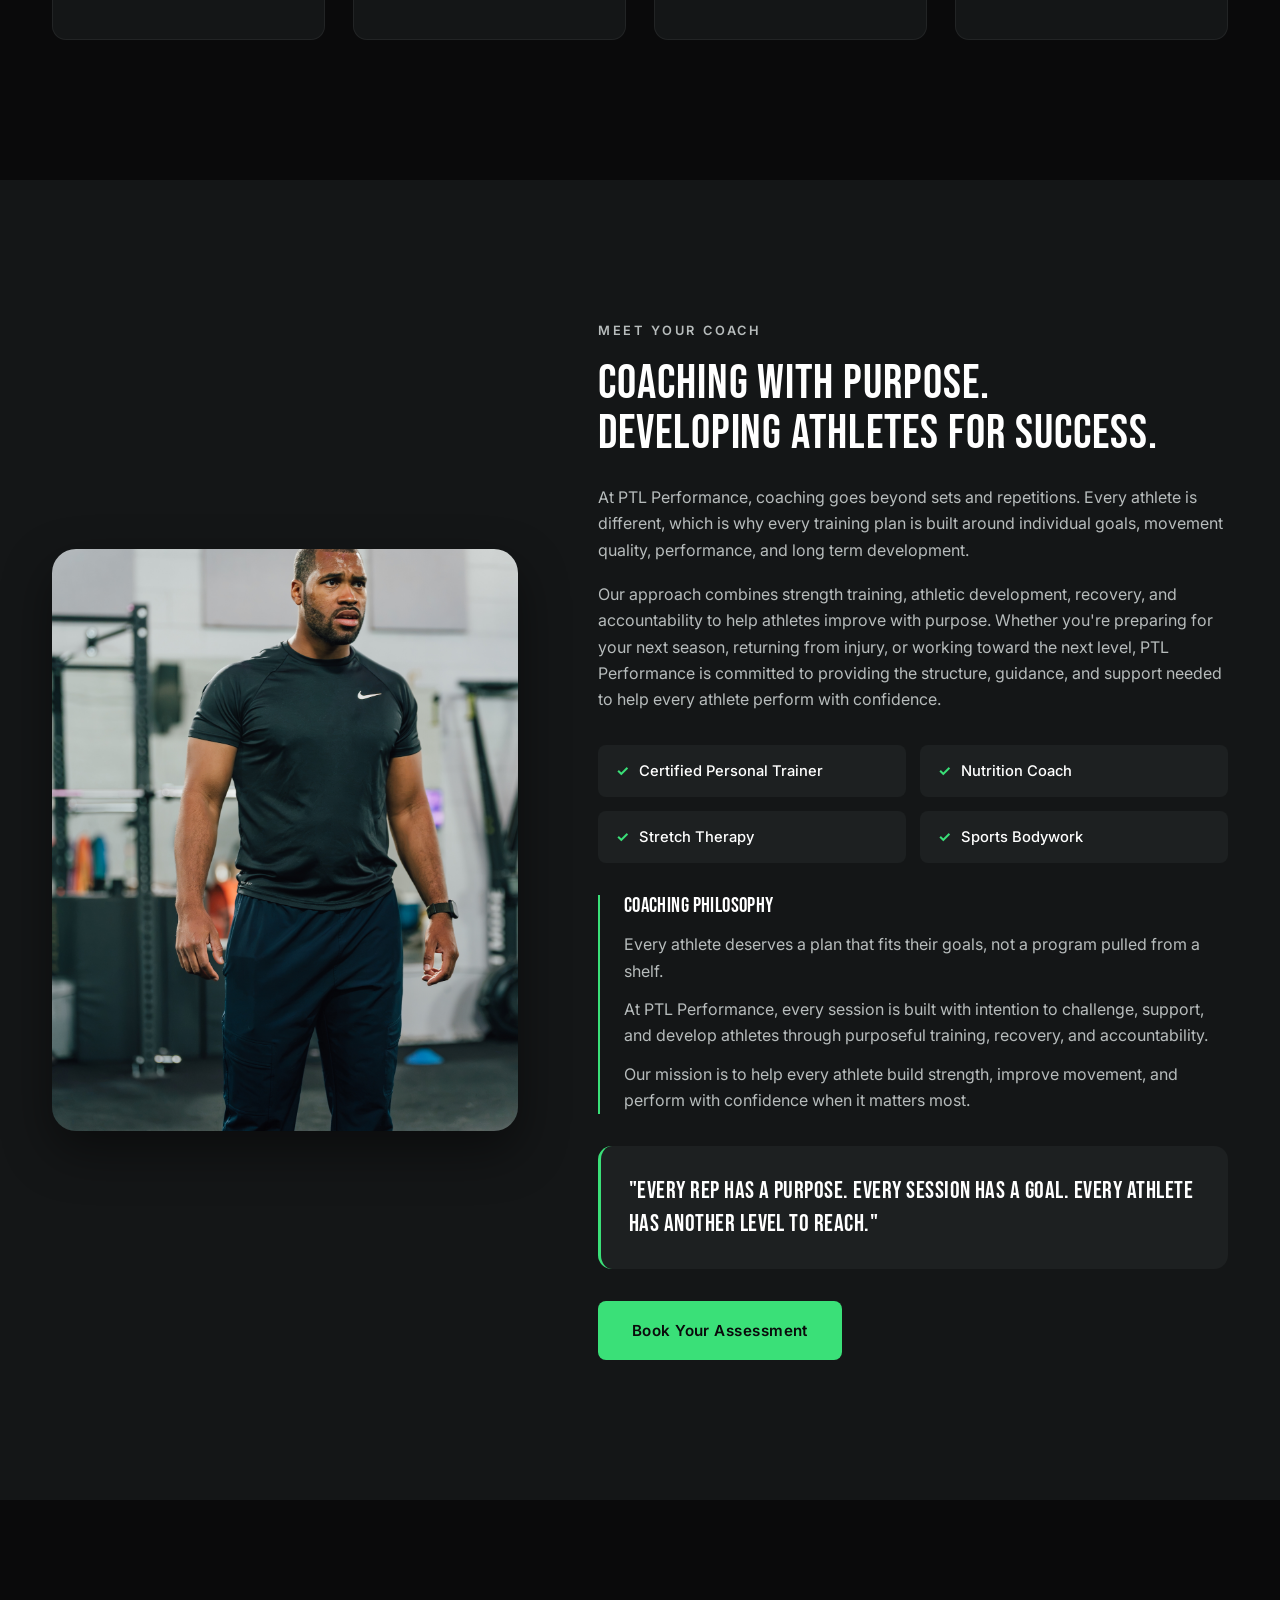
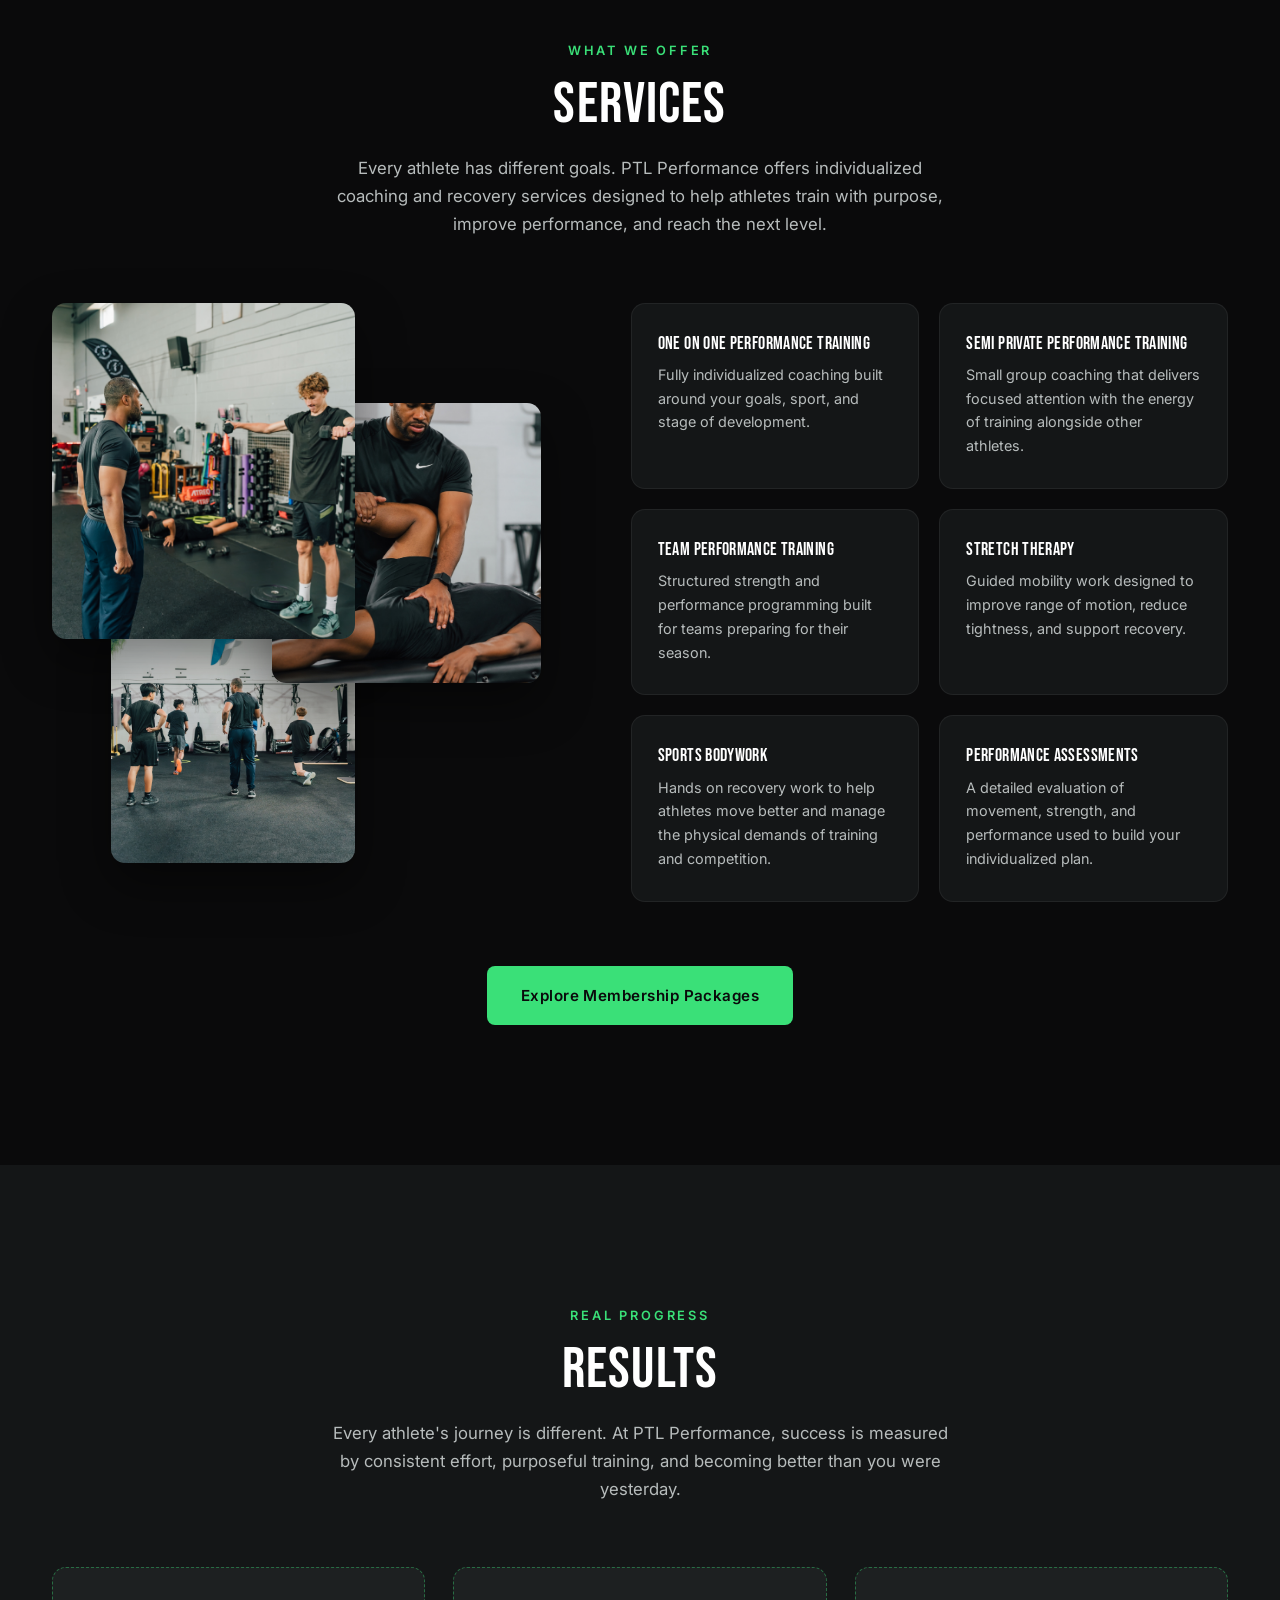
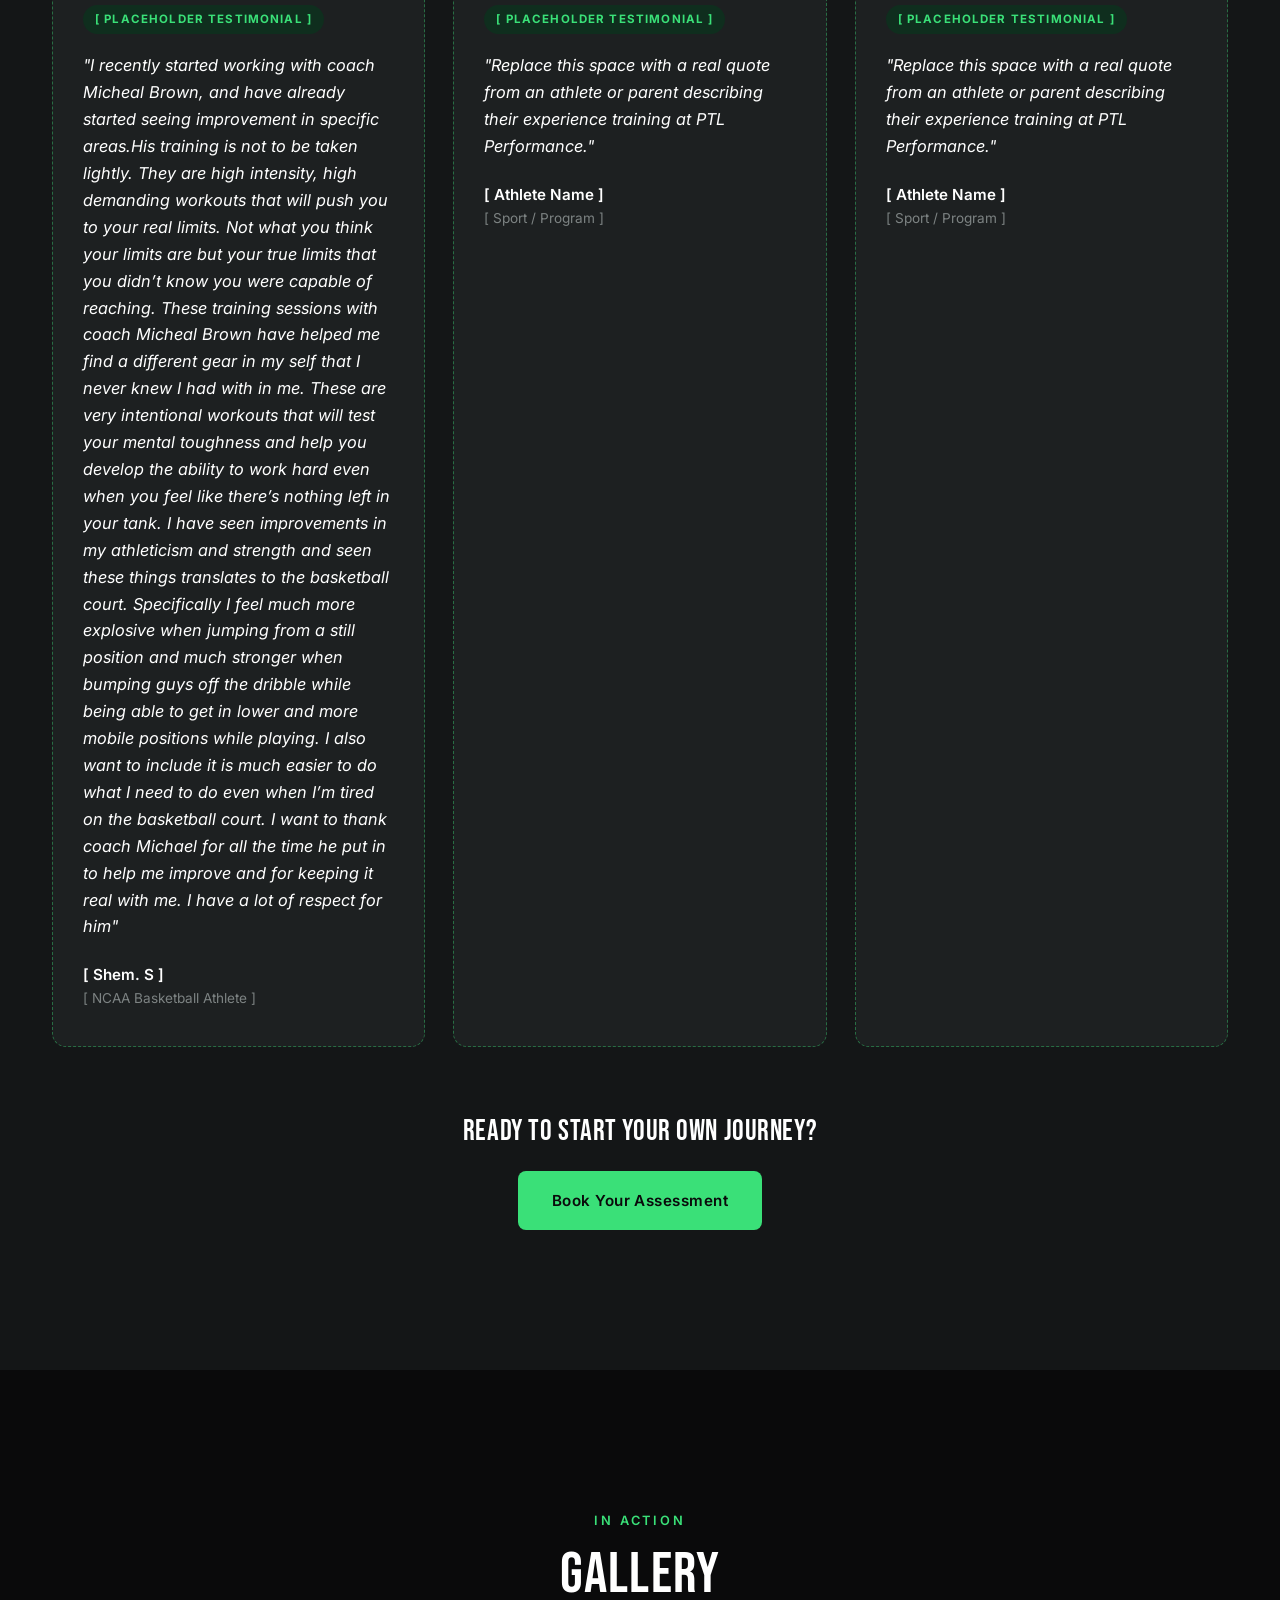
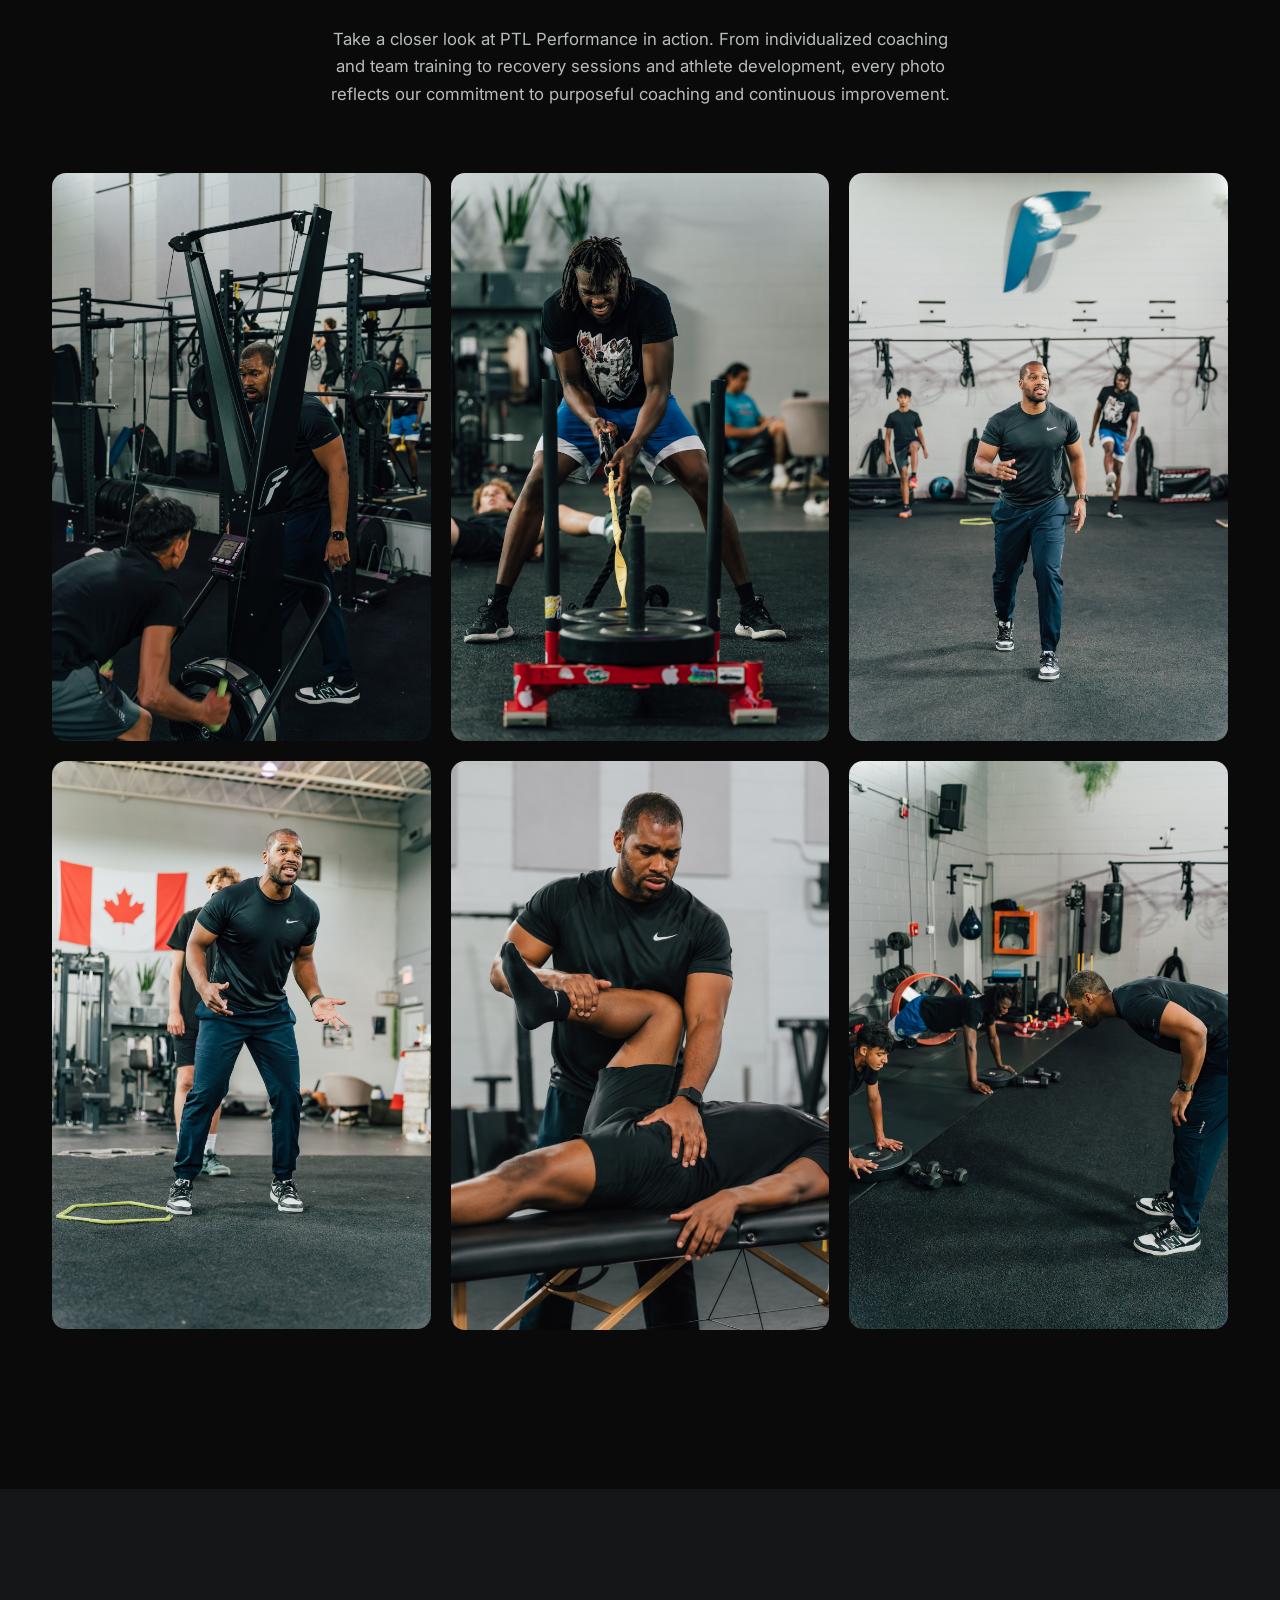
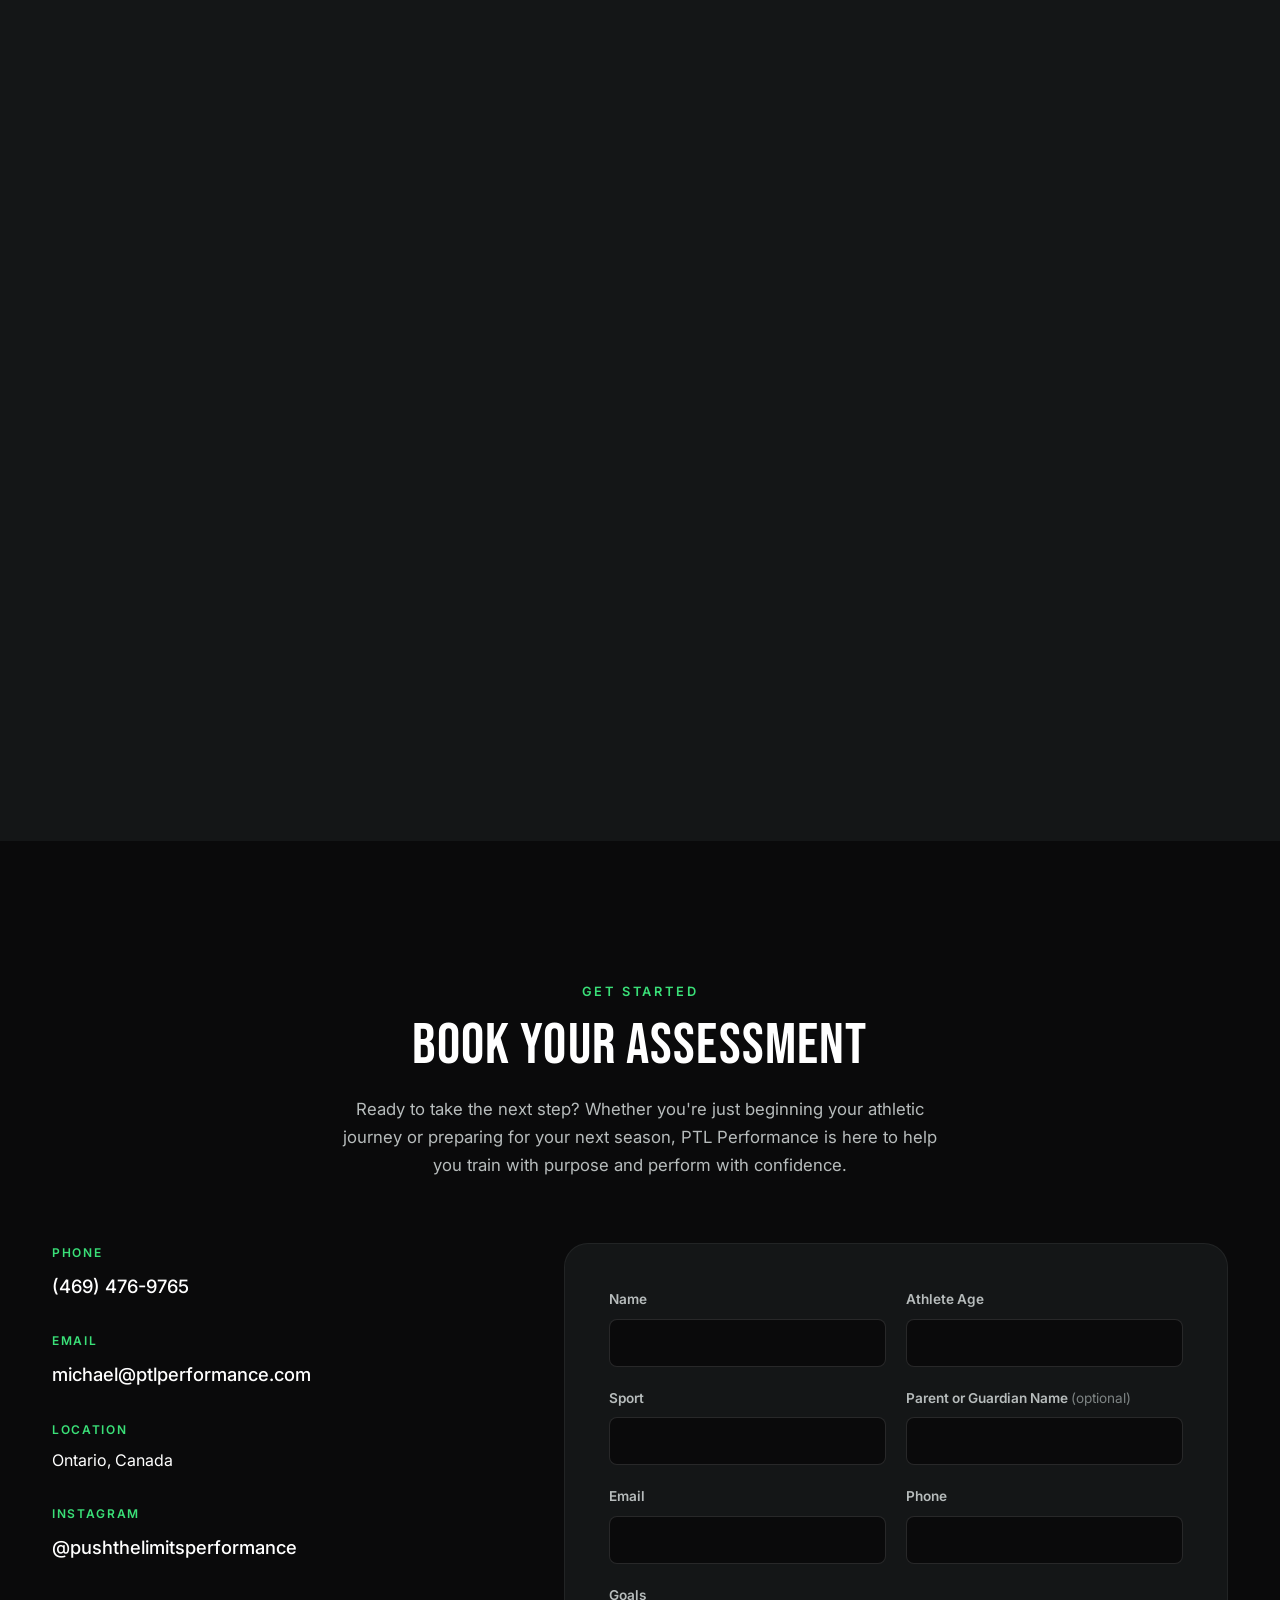
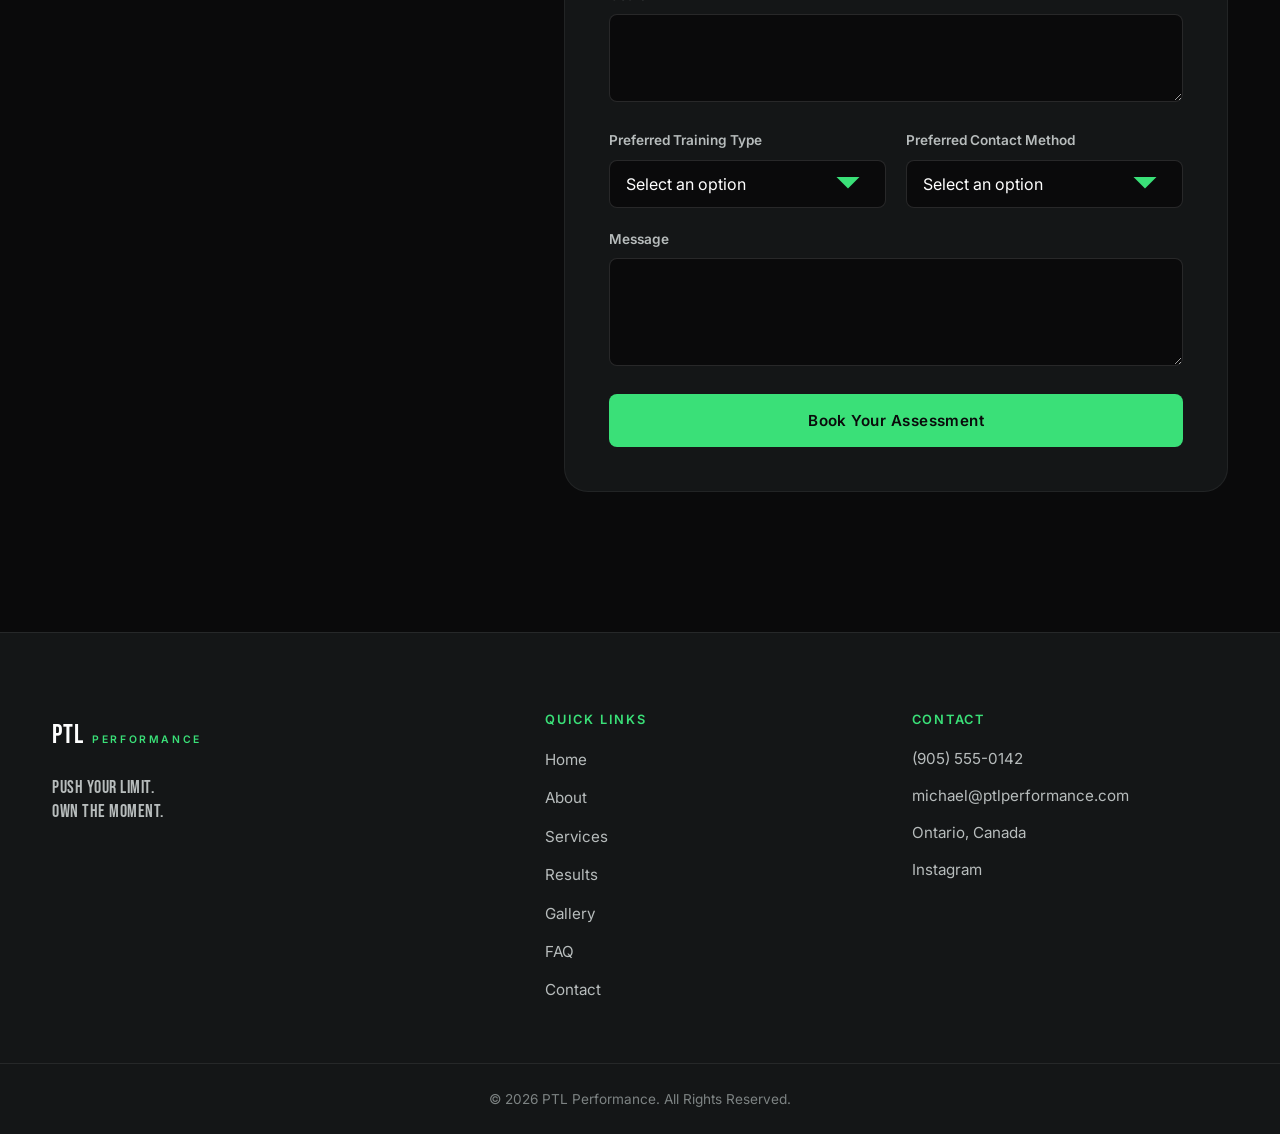
==== commit 03f912d7: "Update index.html" ====
--- a/index.html
+++ b/index.html
@@ -299,7 +299,7 @@
         </div>
 
         <div class="services-cta reveal-on-scroll">
-          <a href="#contact" class="btn btn-primary">Book Your Assessment</a>
+          <a href="memberships.html" class="btn btn-primary">Explore Membership Packages</a>
         </div>
       </div>
     </section>
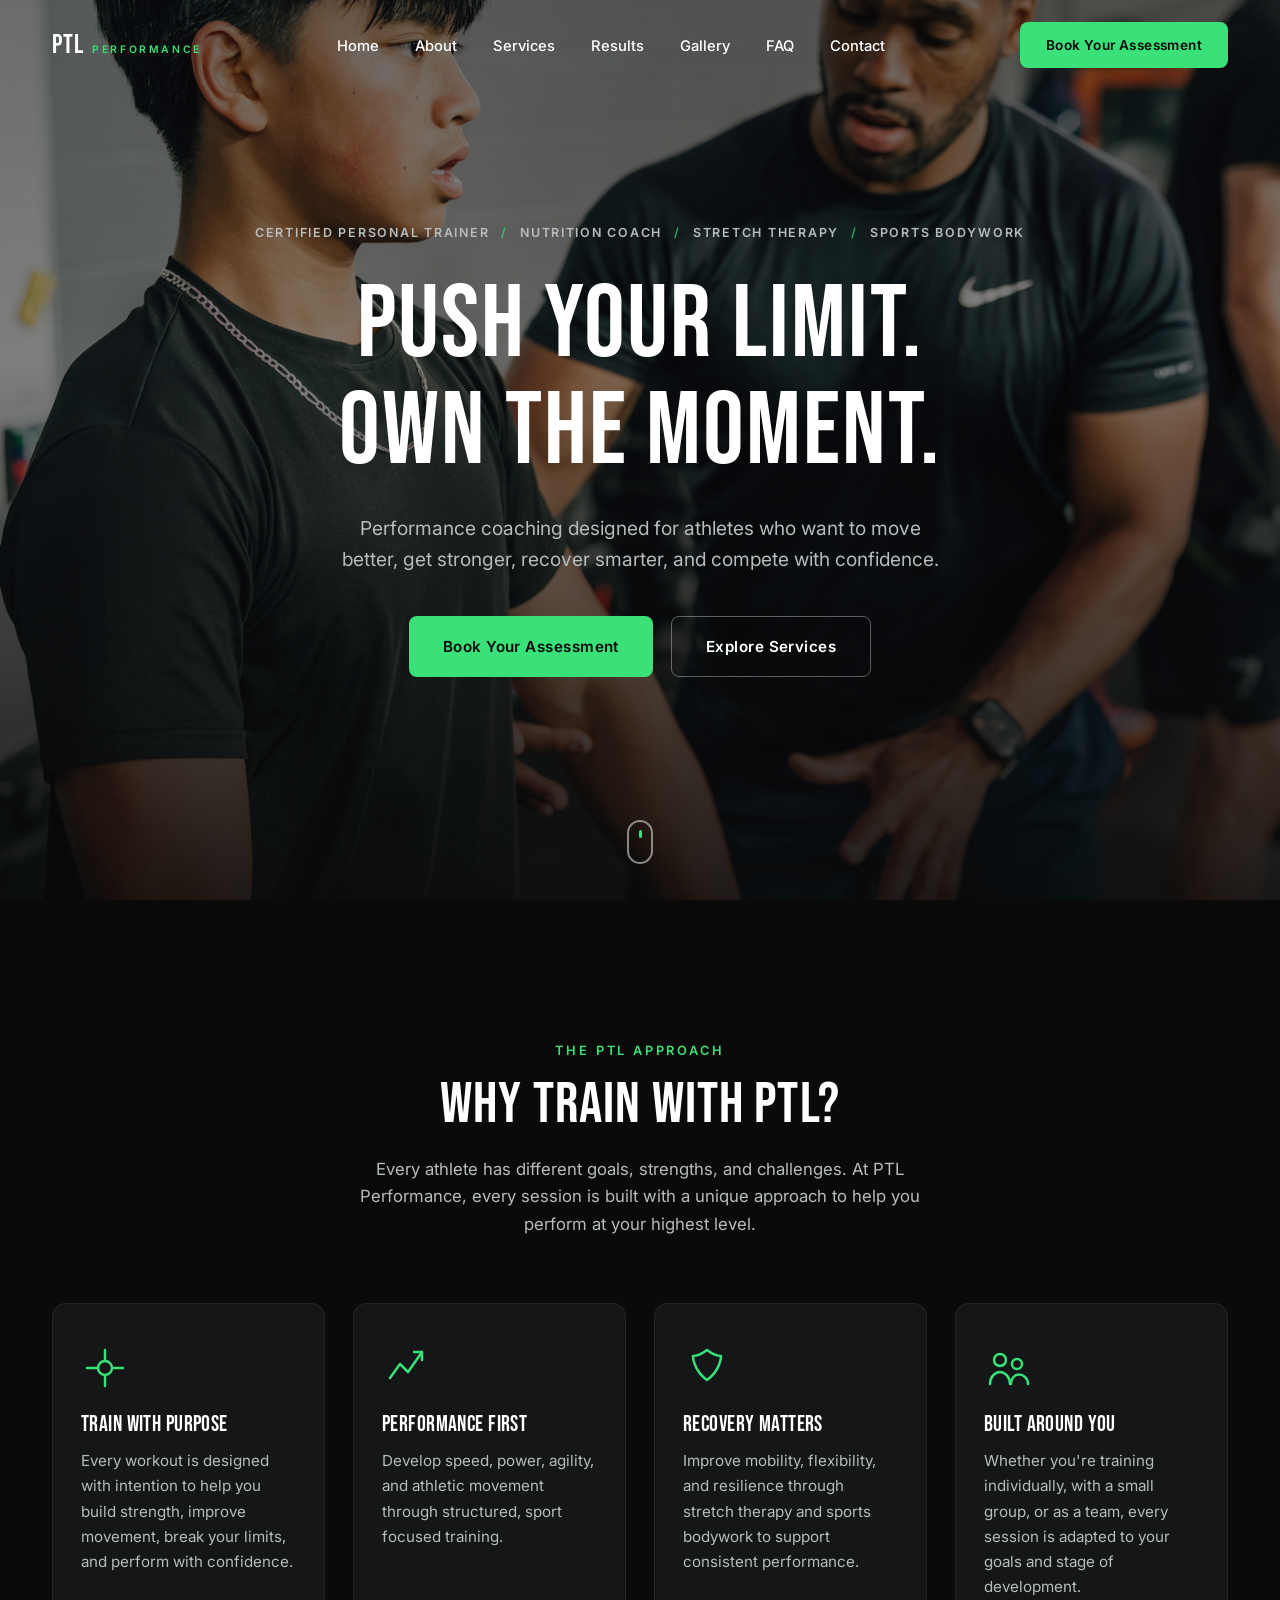
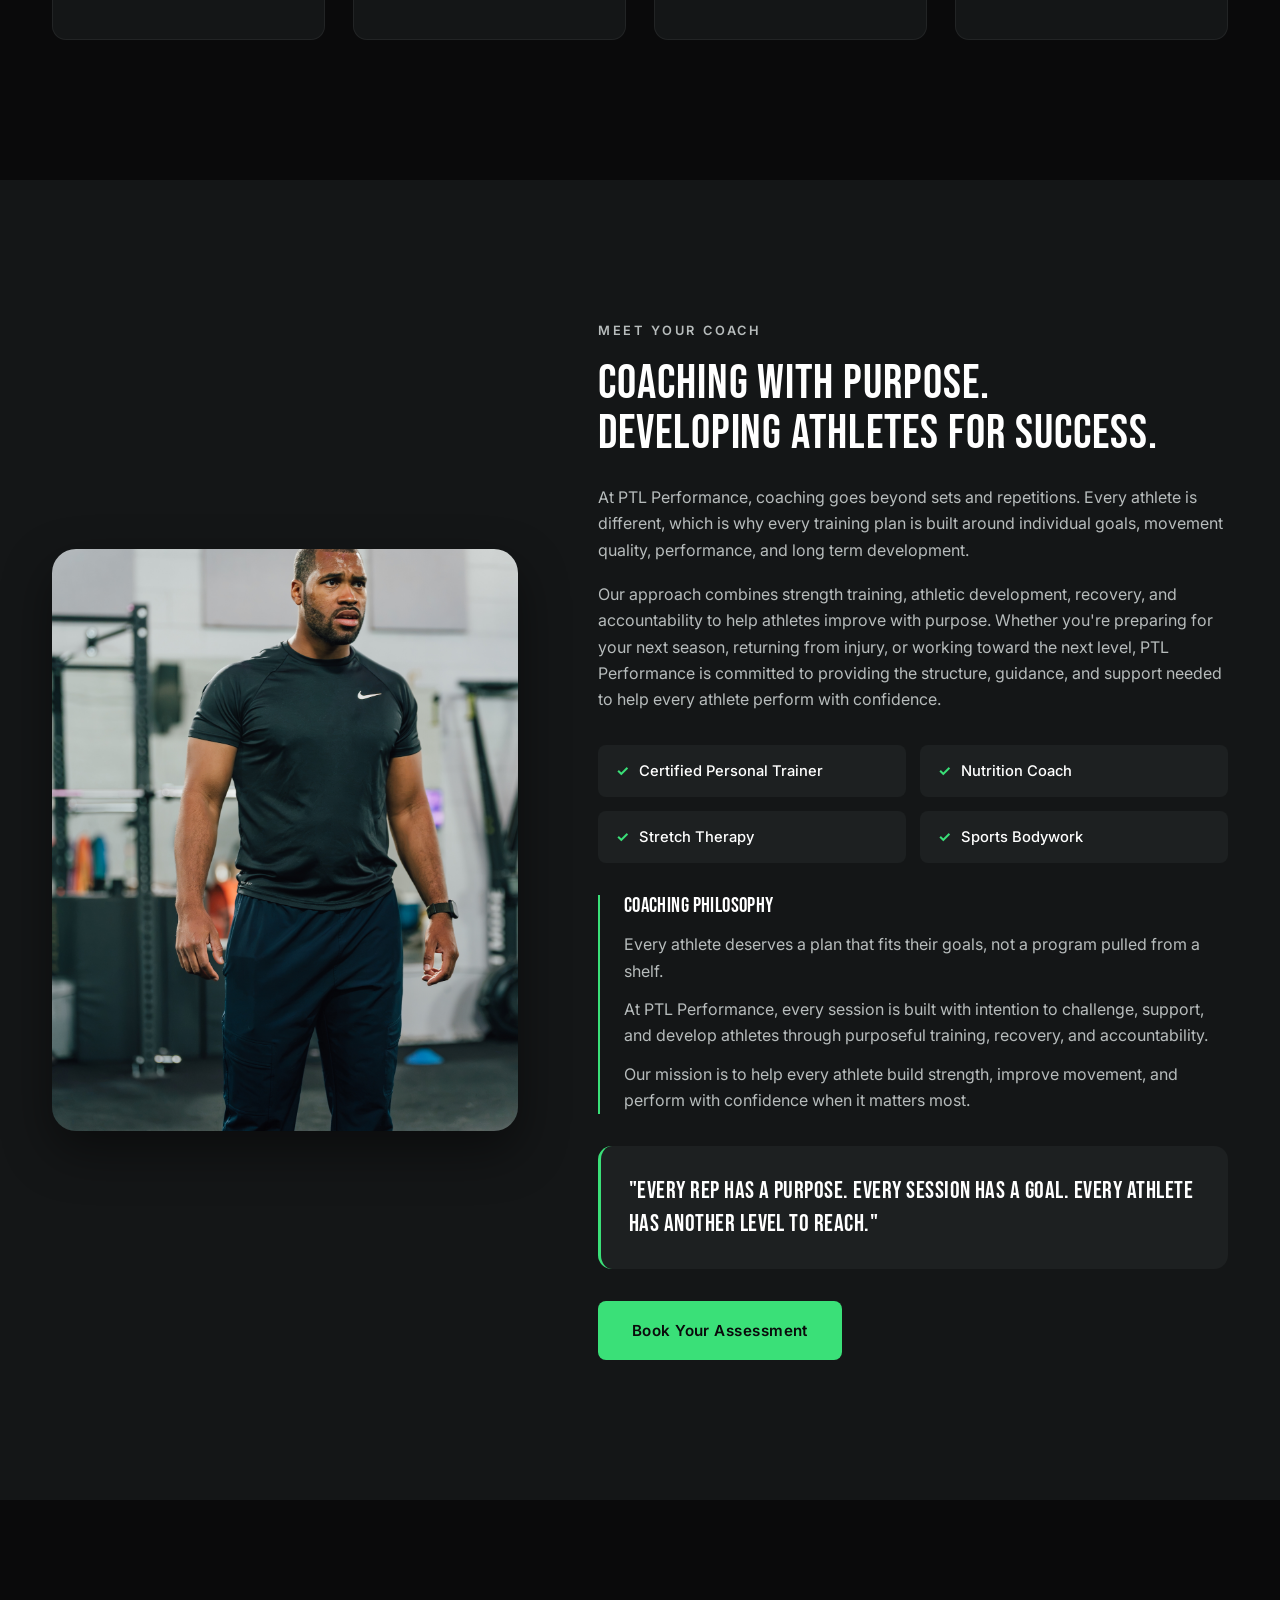
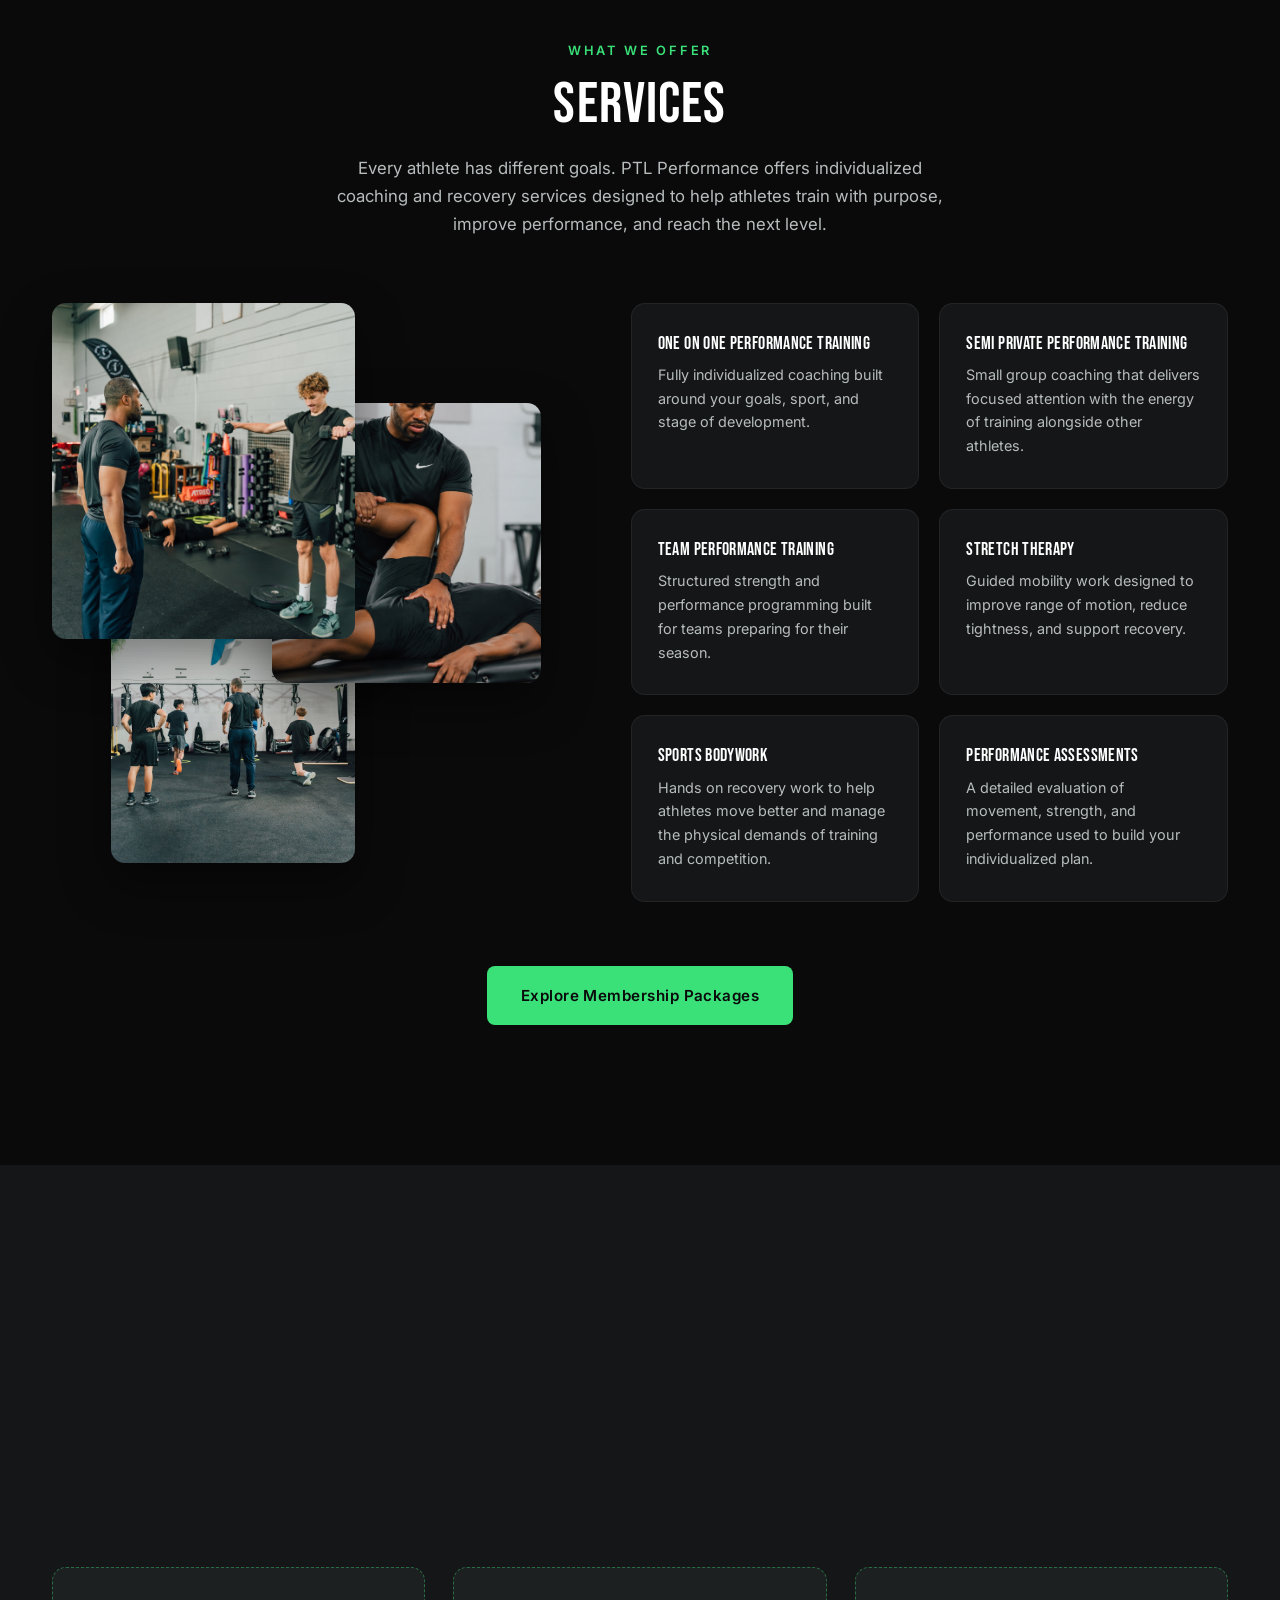
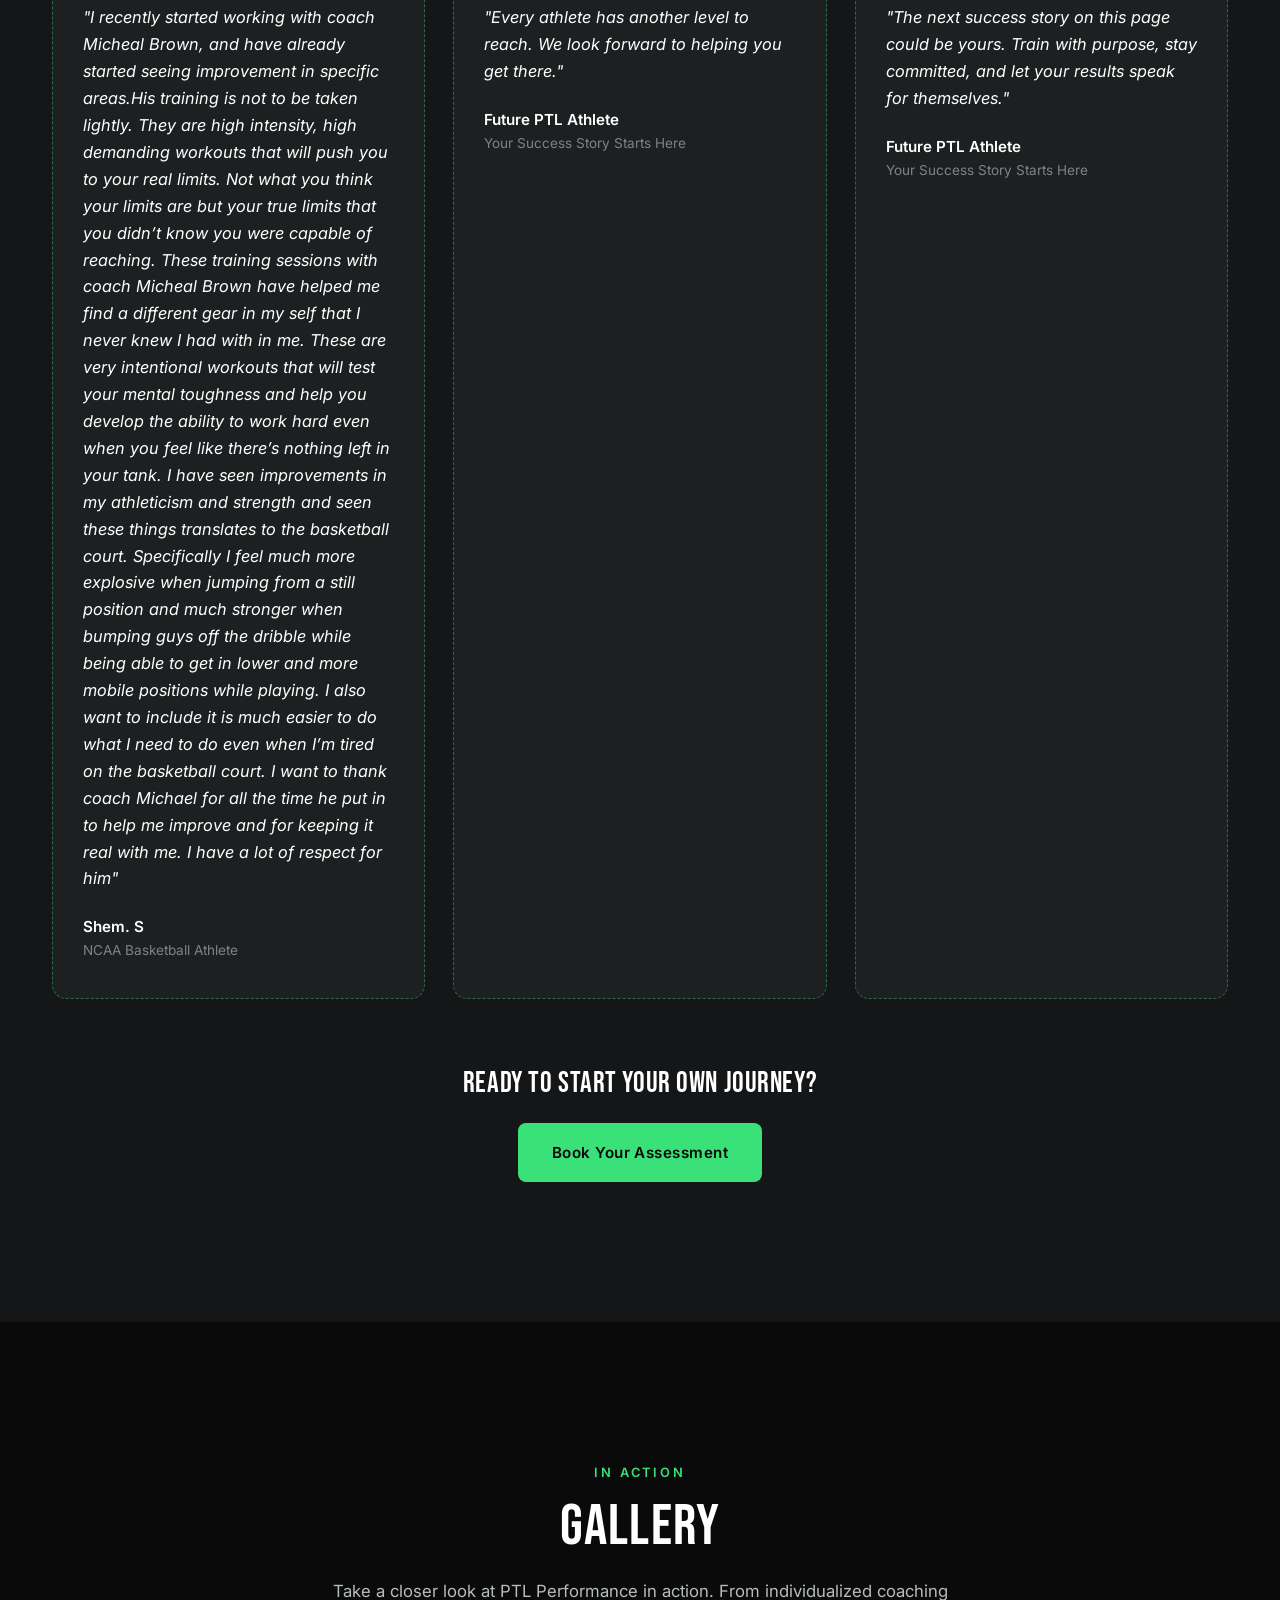
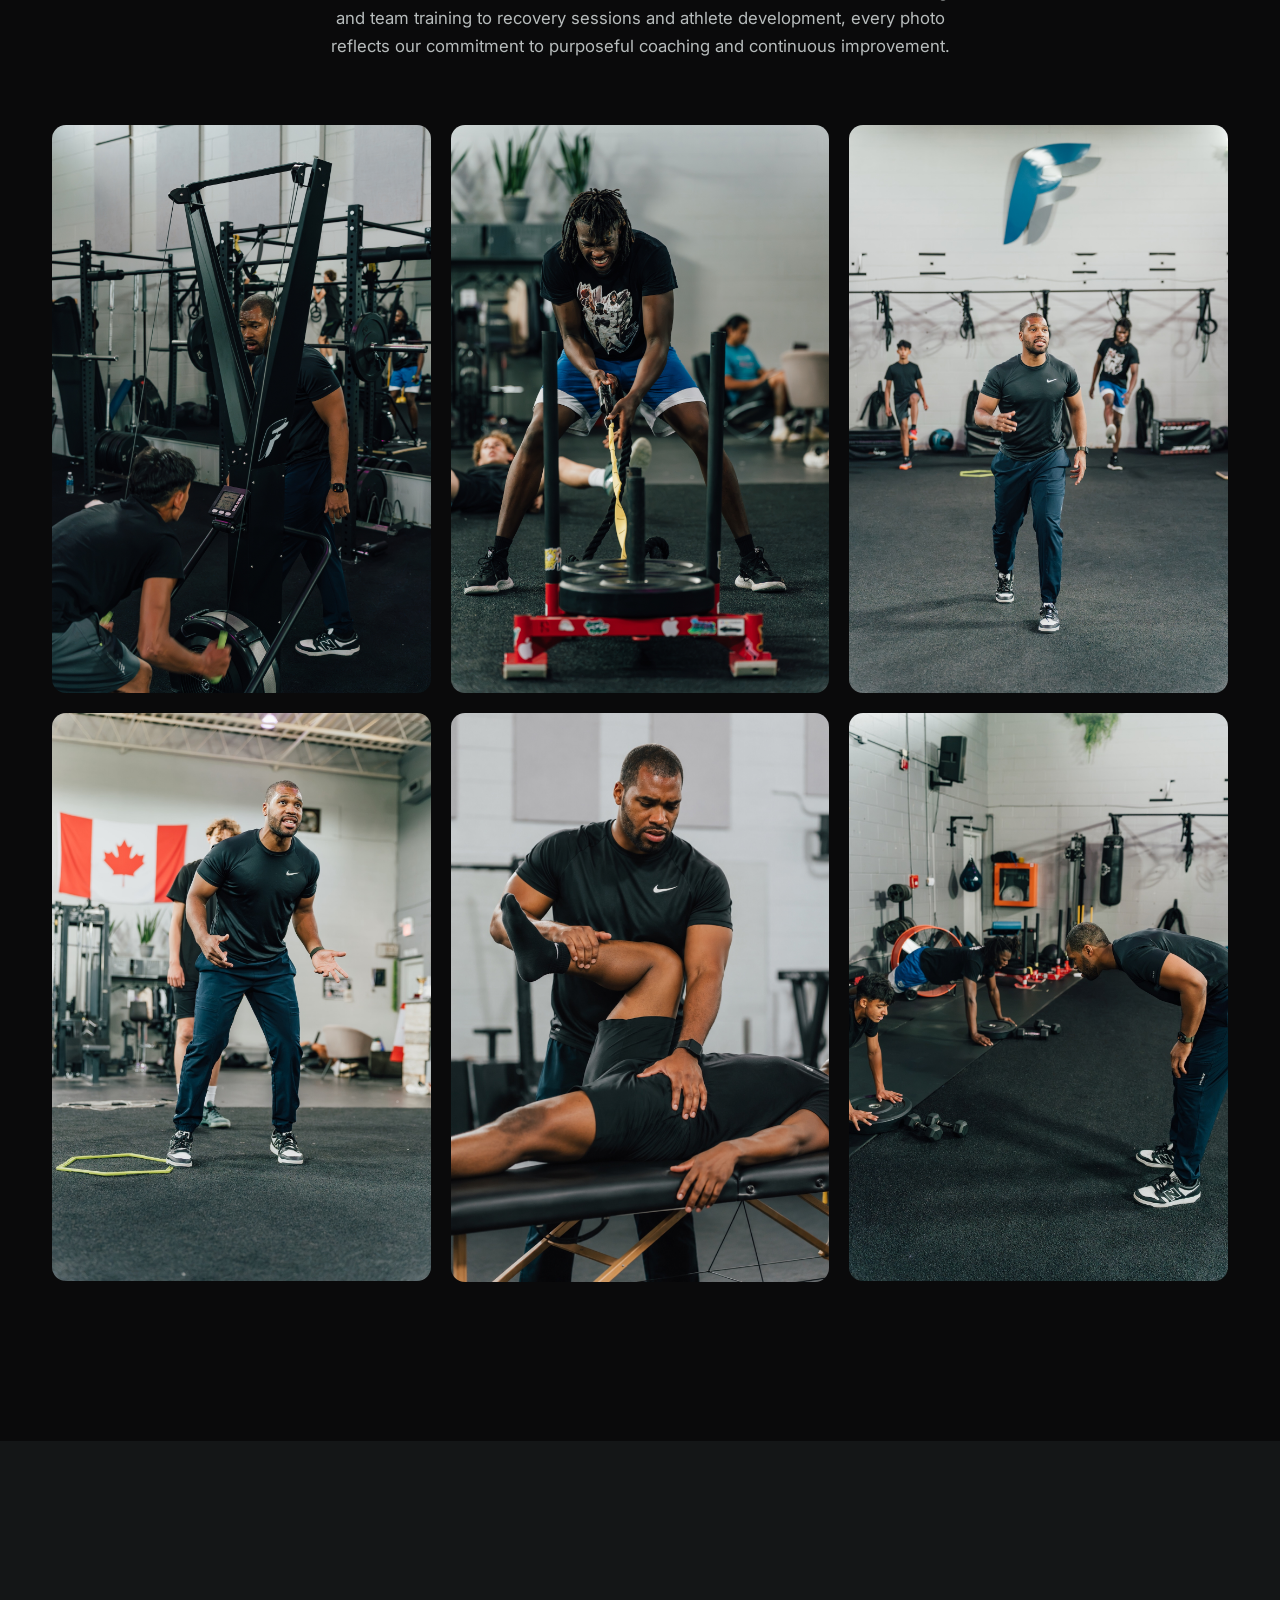
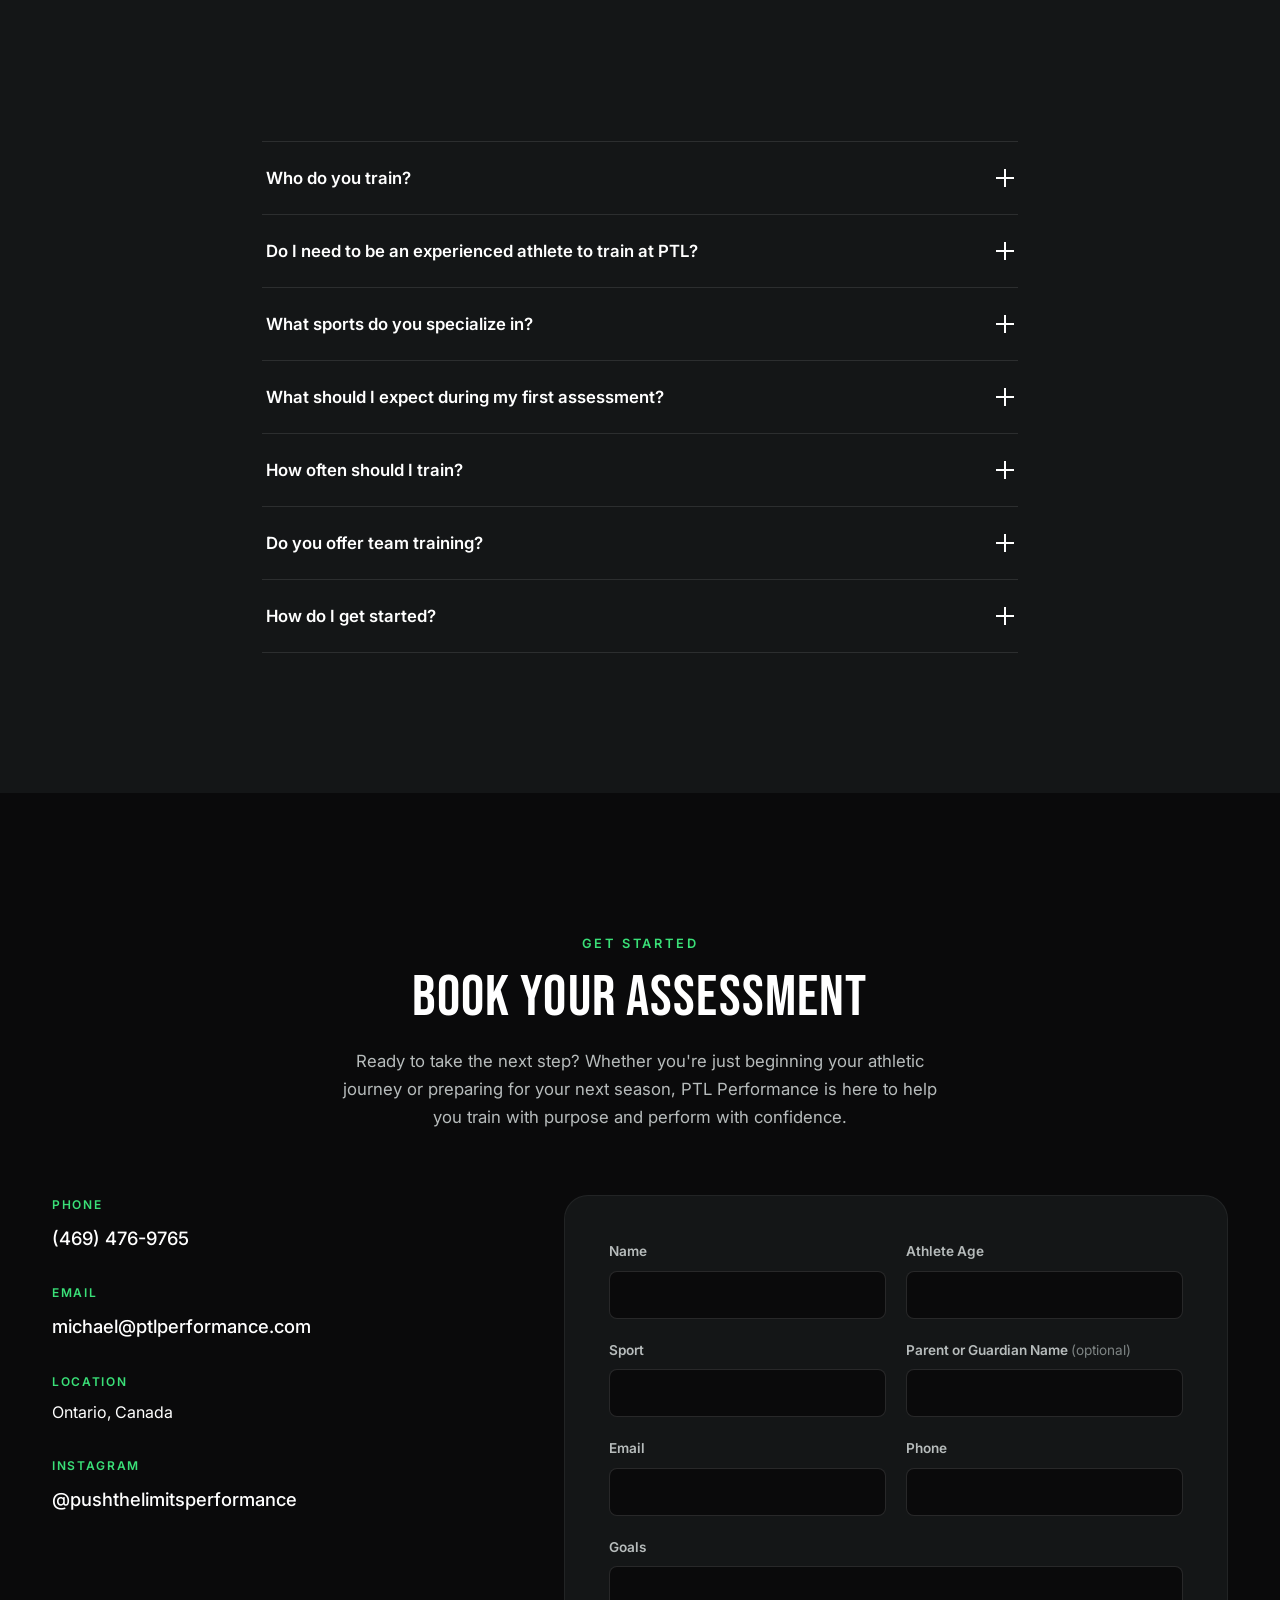
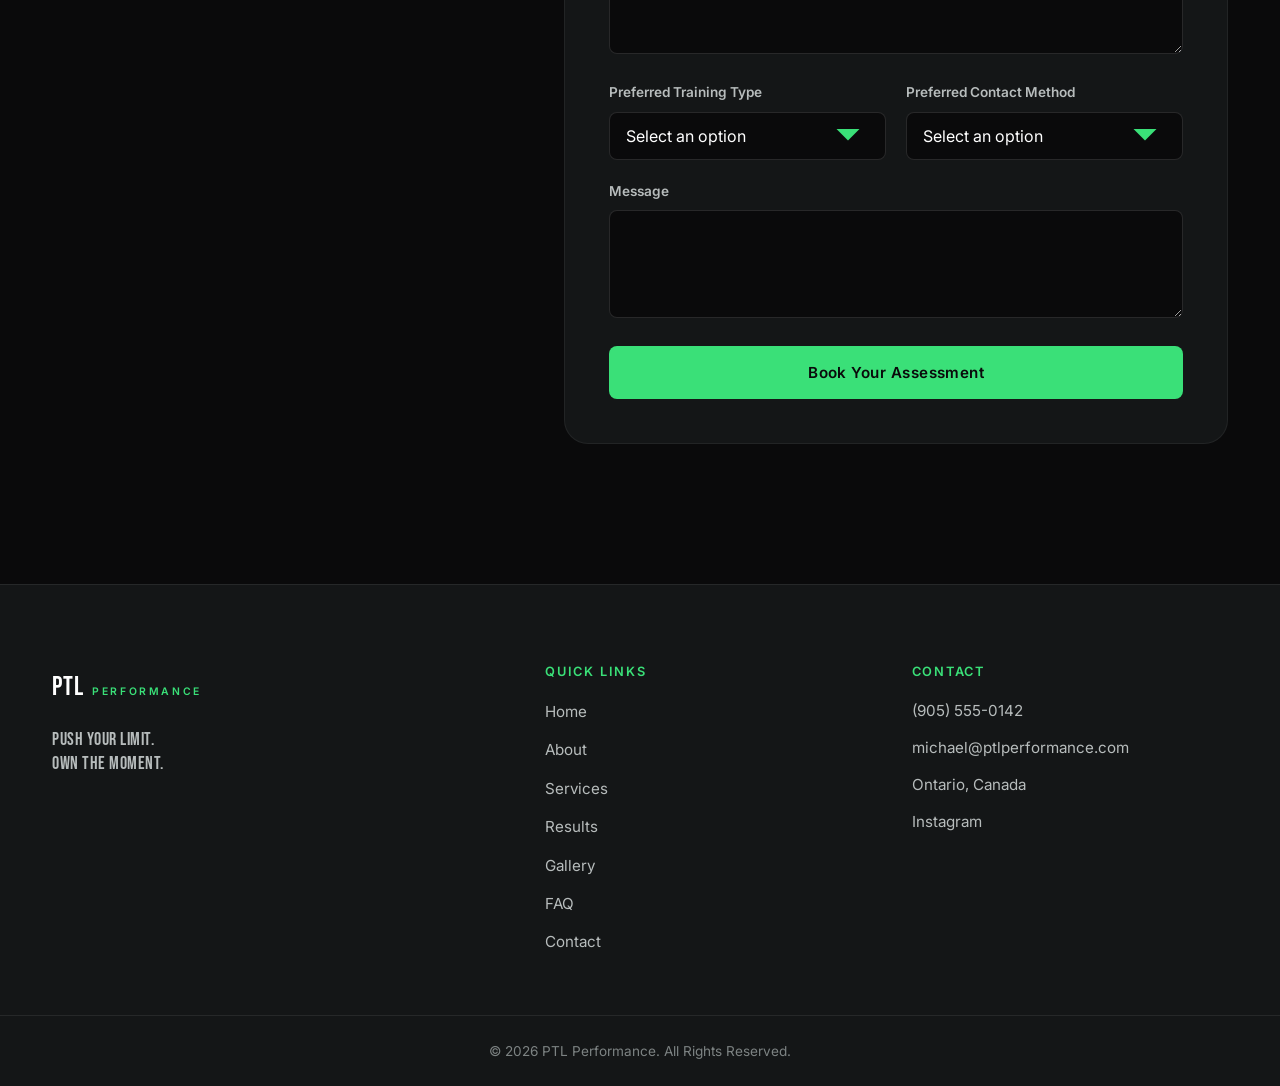
==== commit 48d0d480: "Update index.html" ====
--- a/index.html
+++ b/index.html
@@ -320,24 +320,24 @@
 
         <div class="testimonial-grid">
           <article class="testimonial-card reveal-on-scroll">
-            <p class="placeholder-flag">[ Placeholder Testimonial ]</p>
+
             <p class="testimonial-quote">"I recently started working with coach Micheal Brown, and have already started seeing improvement in specific areas.His training is not to be taken lightly. They are high intensity, high demanding workouts that will push you to your real limits. Not what you think your limits are but your true limits that you didn’t know you were capable of reaching. These training sessions with coach Micheal Brown have helped me find a different gear in my self that I never knew I had with in me. These are very intentional workouts that will test your mental toughness and help you develop the ability to work hard even when you feel like there’s nothing left in your tank. I have seen improvements in my athleticism and strength and seen these things translates to the basketball court. Specifically I feel much more explosive when jumping from a still position and much stronger when bumping guys off the dribble while being able to get in lower and more mobile positions while playing. I also want to include it is much easier to do what I need to do even when I’m tired on the basketball court. I want to thank coach Michael for all the time he put in to help me improve and for keeping it real with me. I have a lot of respect for him"</p>
-            <p class="testimonial-name">[ Shem. S ]</p>
-            <p class="testimonial-meta">[ NCAA Basketball Athlete ]</p>
+            <p class="testimonial-name"> Shem. S </p>
+            <p class="testimonial-meta"> NCAA Basketball Athlete </p>
           </article>
 
           <article class="testimonial-card reveal-on-scroll">
-            <p class="placeholder-flag">[ Placeholder Testimonial ]</p>
-            <p class="testimonial-quote">"Replace this space with a real quote from an athlete or parent describing their experience training at PTL Performance."</p>
-            <p class="testimonial-name">[ Athlete Name ]</p>
-            <p class="testimonial-meta">[ Sport / Program ]</p>
+
+            <p class="testimonial-quote">"Every athlete has another level to reach. We look forward to helping you get there."</p>
+            <p class="testimonial-name"> Future PTL Athlete </p>
+            <p class="testimonial-meta"> Your Success Story Starts Here </p>
           </article>
 
           <article class="testimonial-card reveal-on-scroll">
-            <p class="placeholder-flag">[ Placeholder Testimonial ]</p>
-            <p class="testimonial-quote">"Replace this space with a real quote from an athlete or parent describing their experience training at PTL Performance."</p>
-            <p class="testimonial-name">[ Athlete Name ]</p>
-            <p class="testimonial-meta">[ Sport / Program ]</p>
+
+            <p class="testimonial-quote">"The next success story on this page could be yours. Train with purpose, stay committed, and let your results speak for themselves."</p>
+            <p class="testimonial-name"> Future PTL Athlete </p>
+            <p class="testimonial-meta"> Your Success Story Starts Here </p>
           </article>
         </div>
 
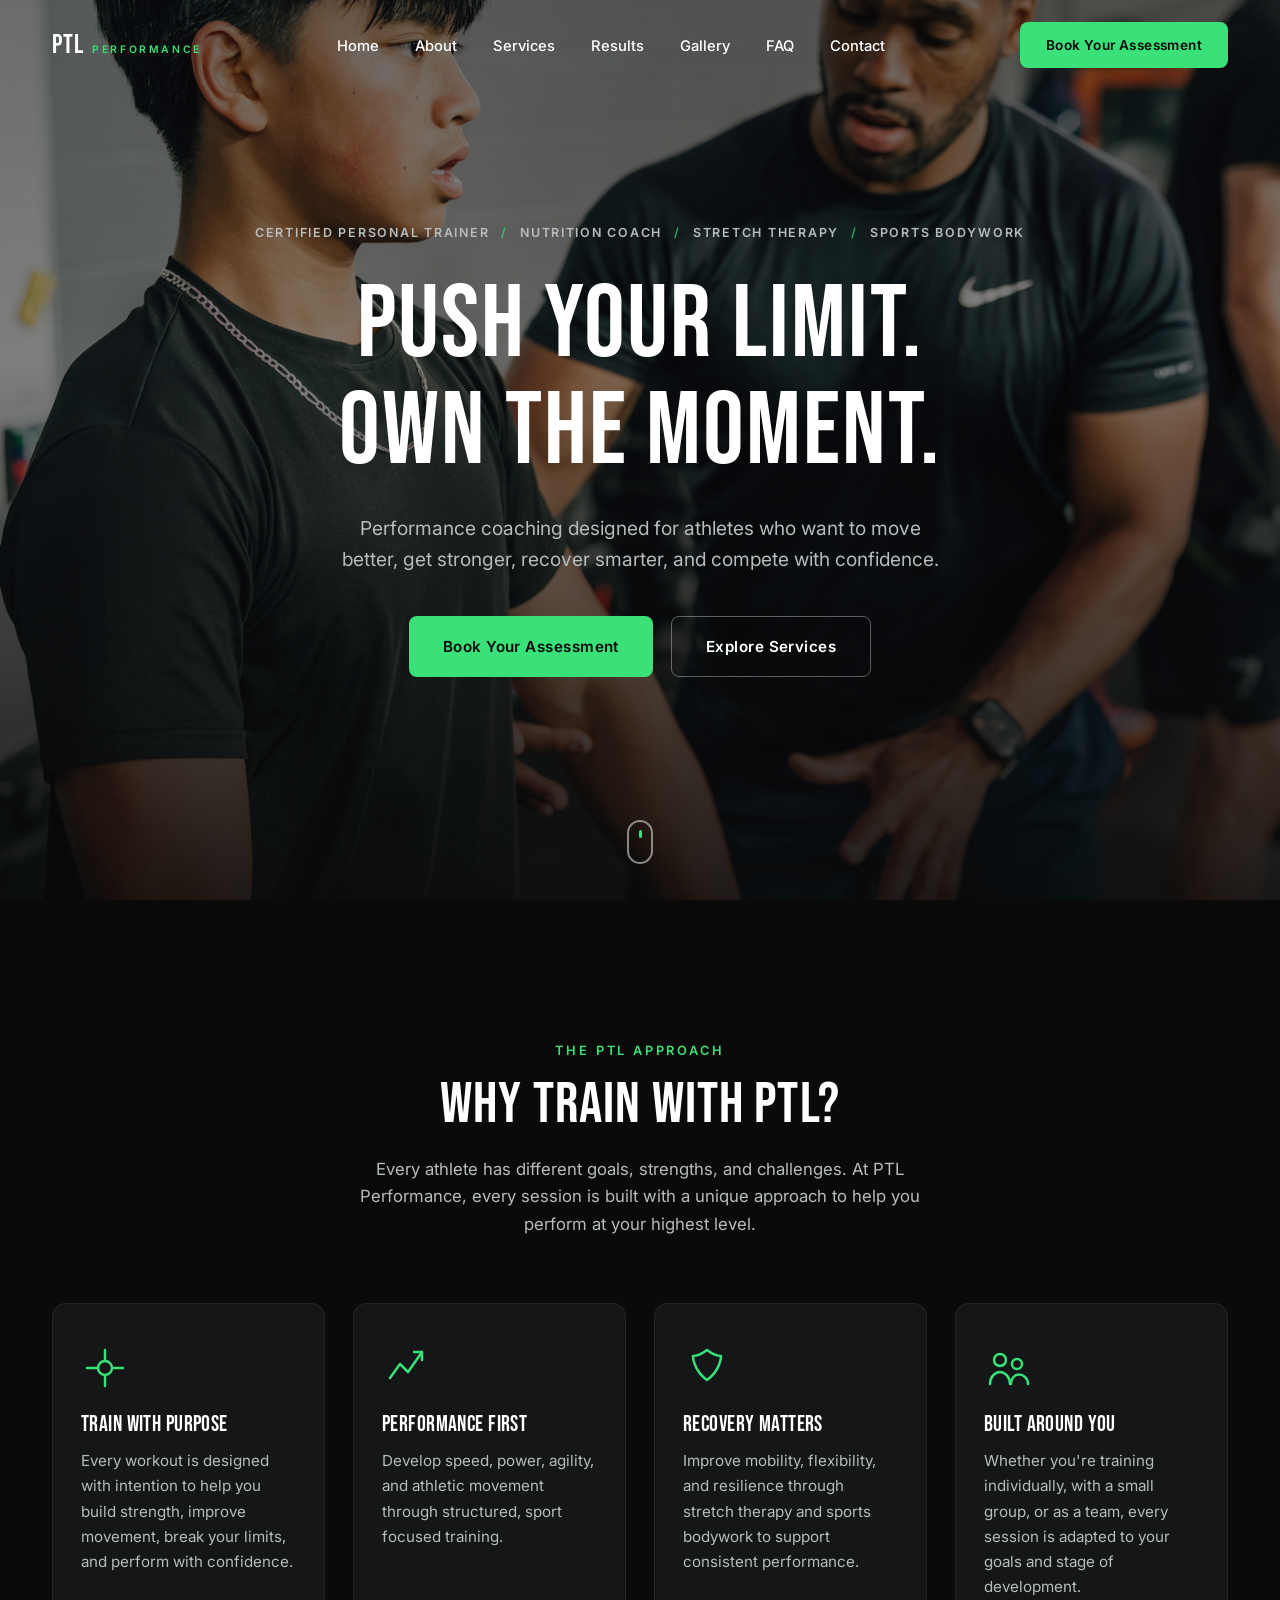
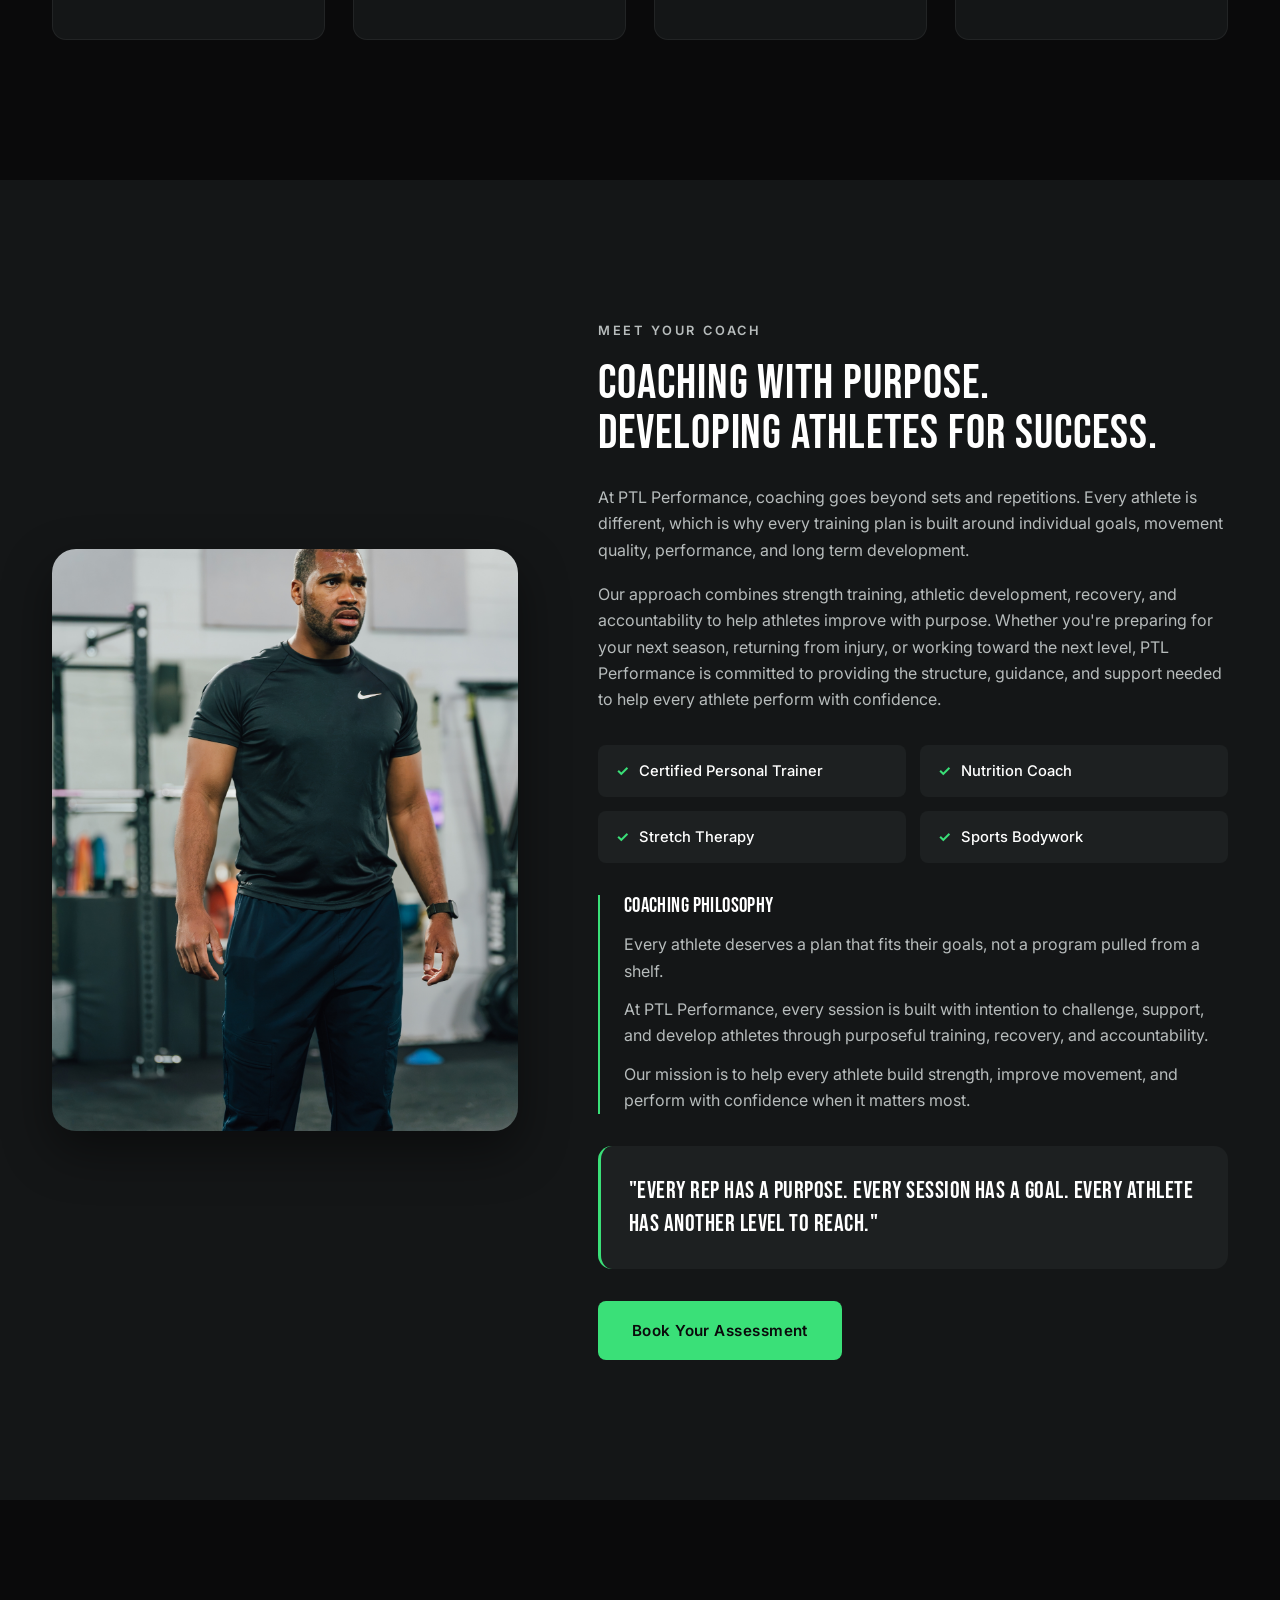
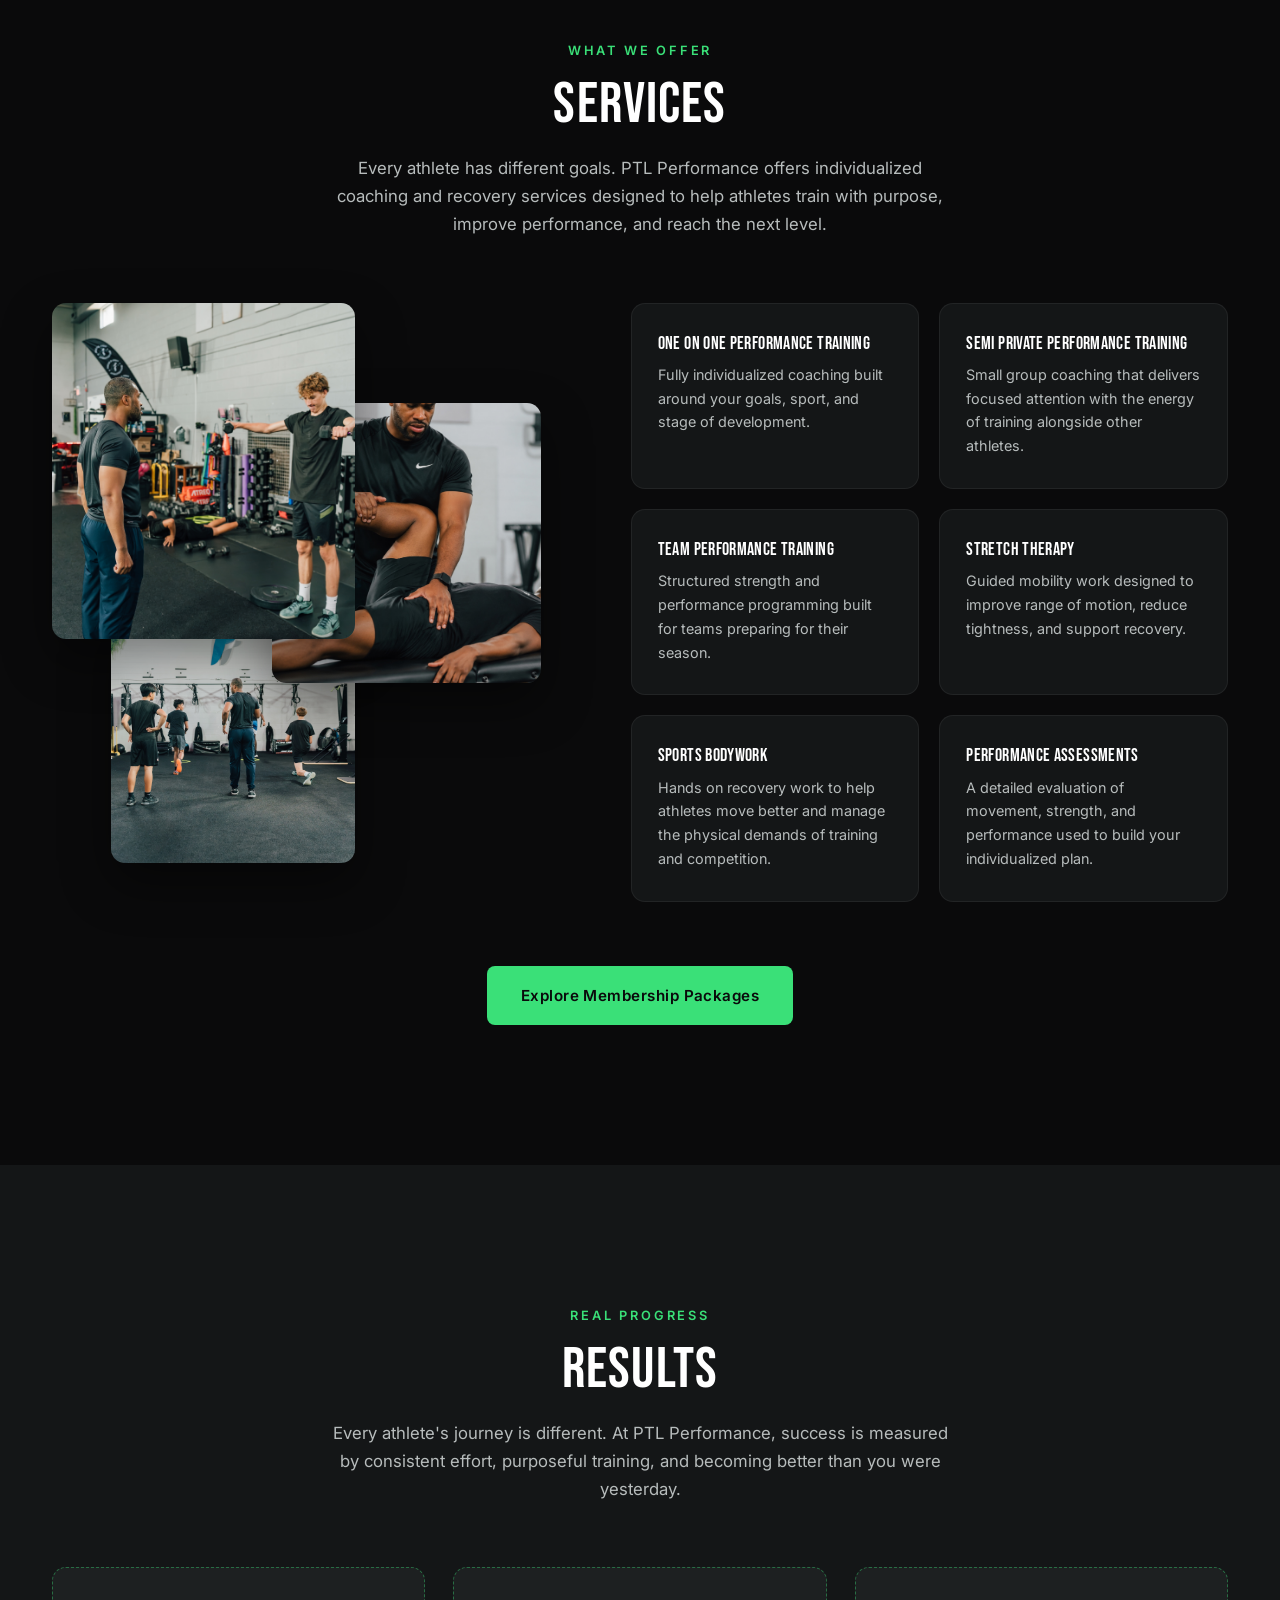
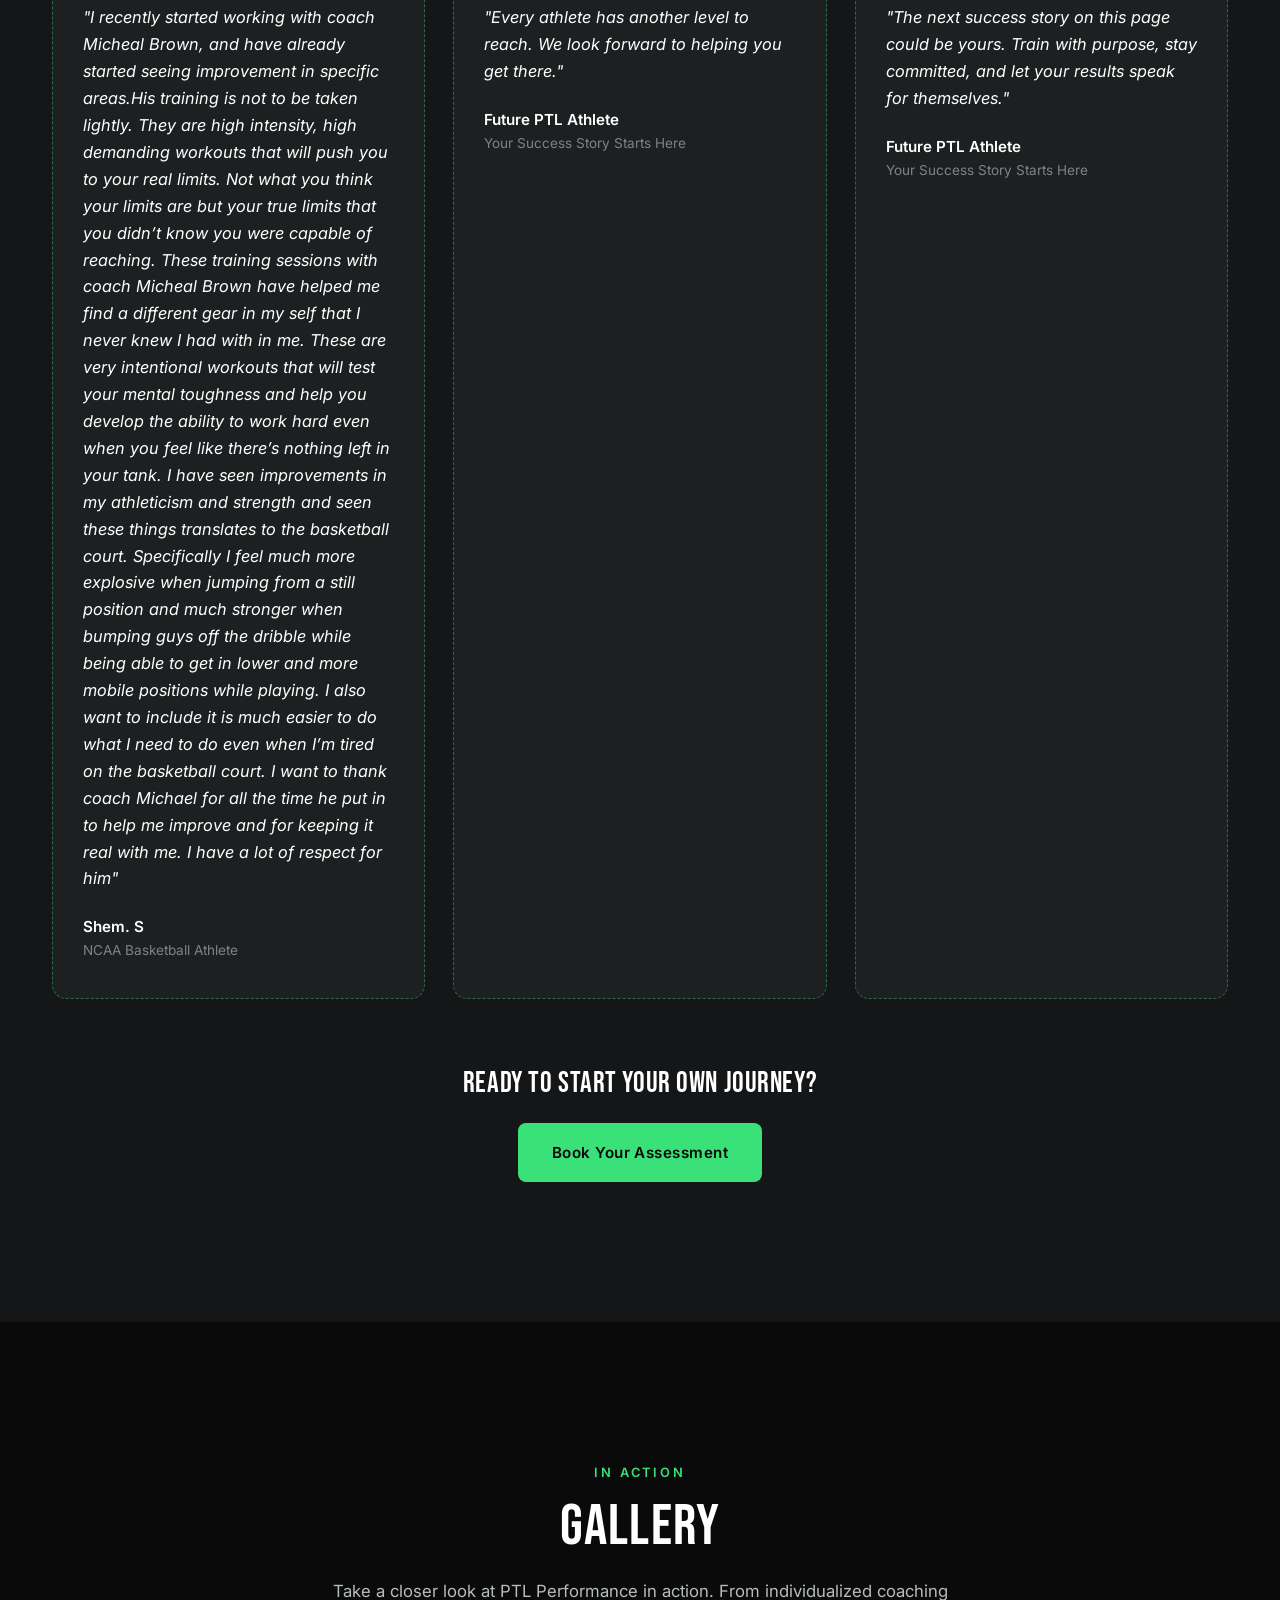
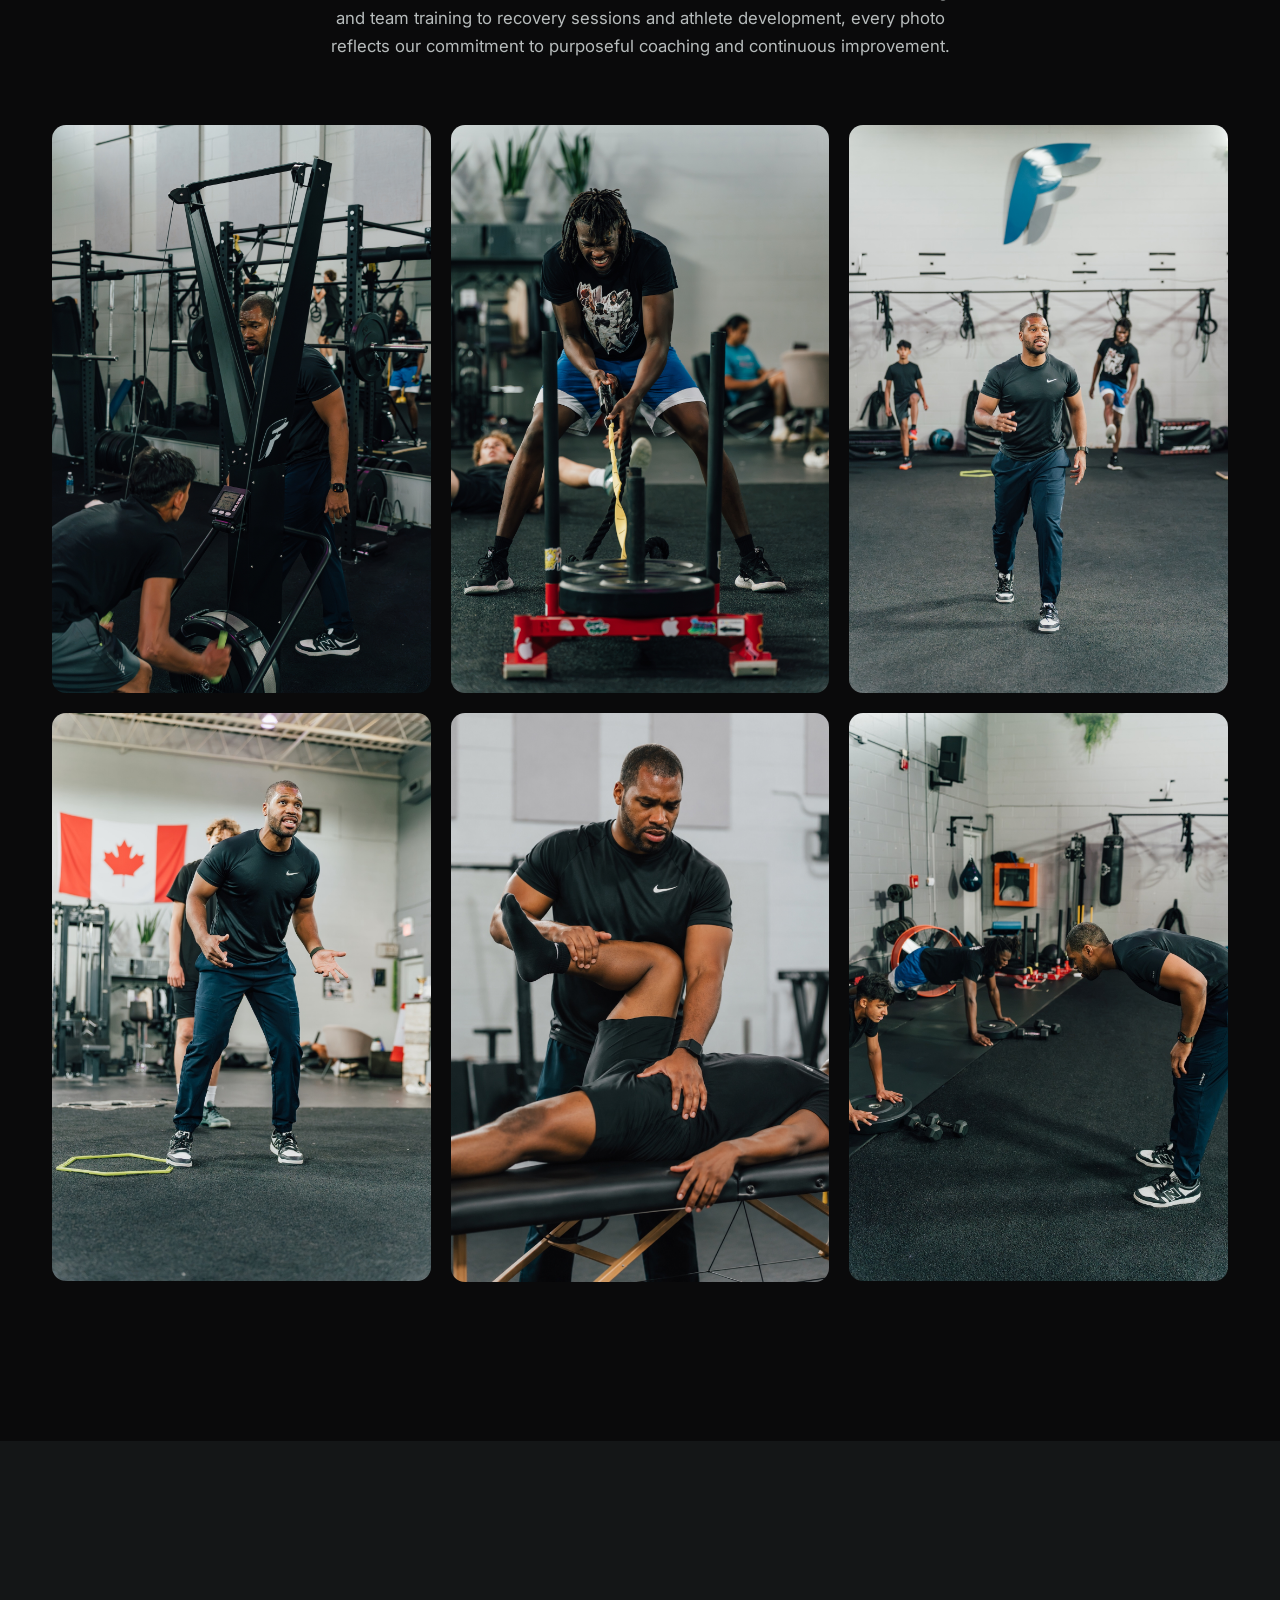
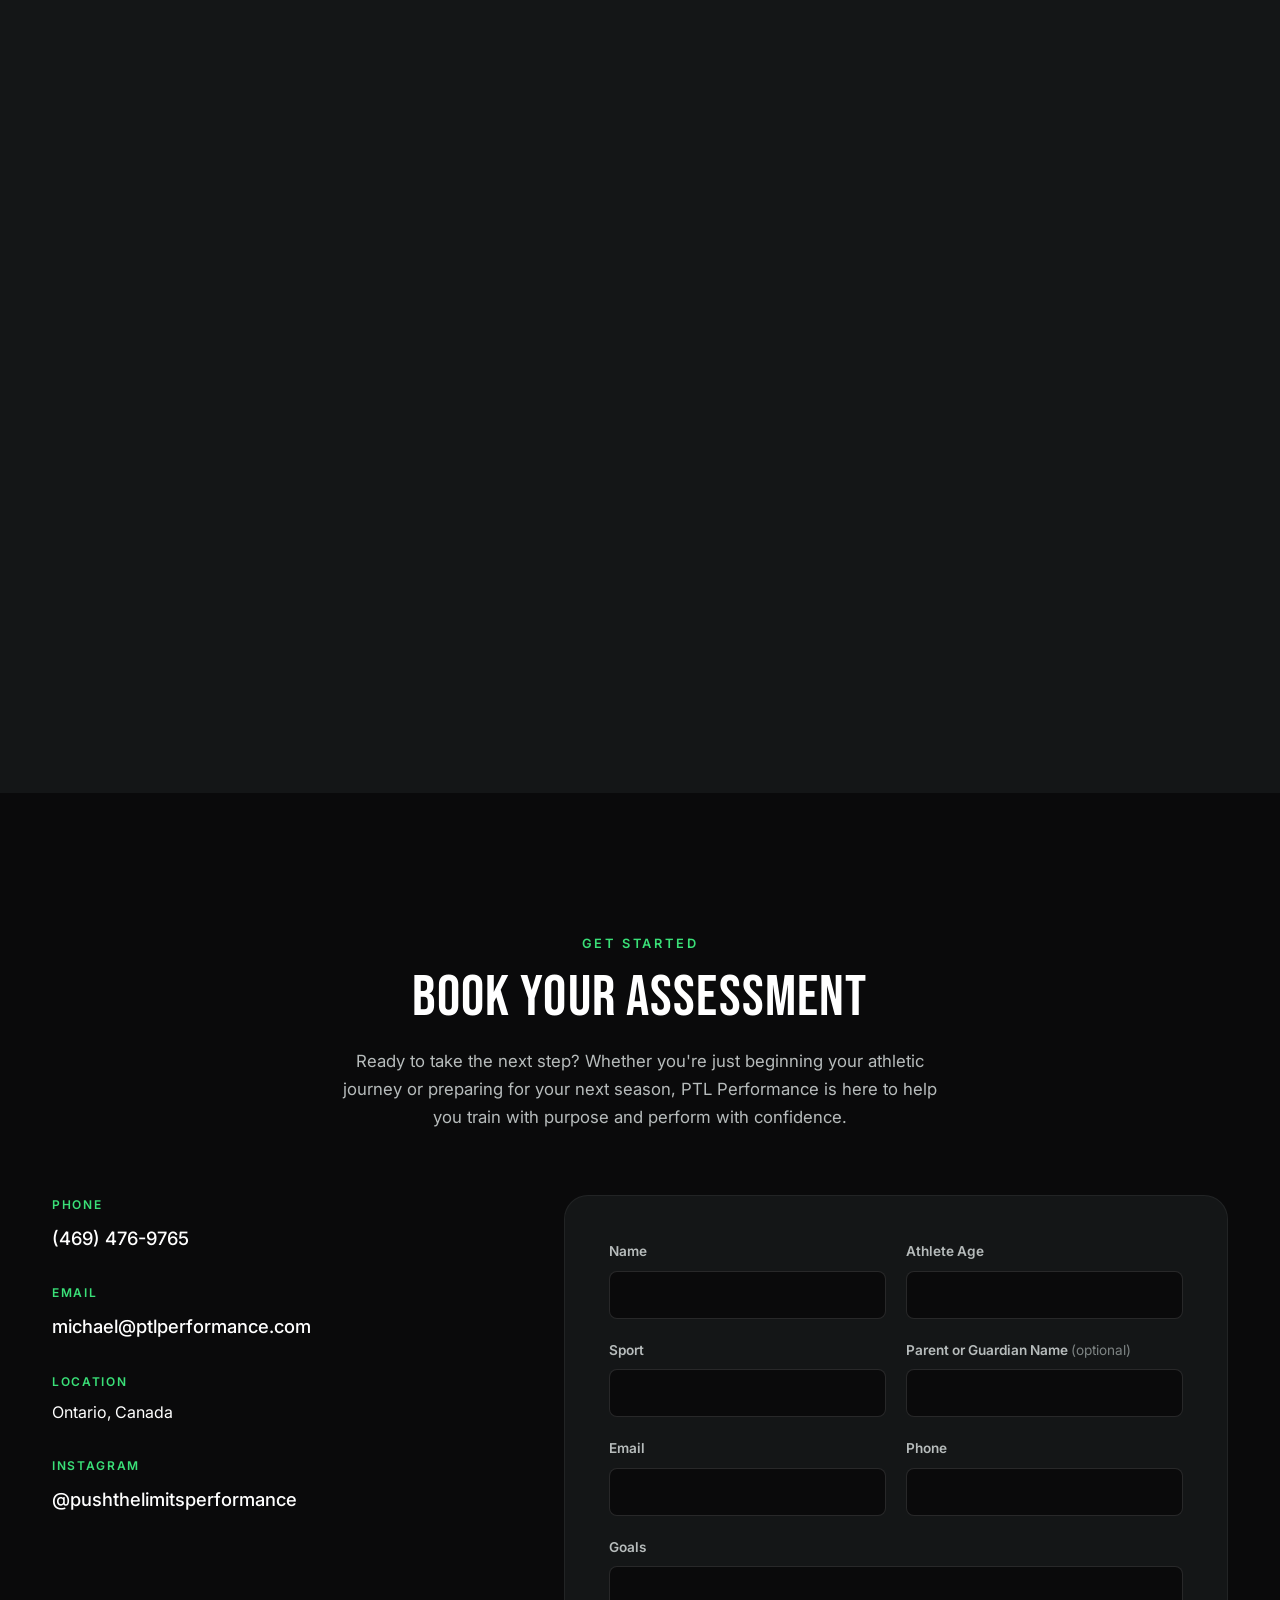
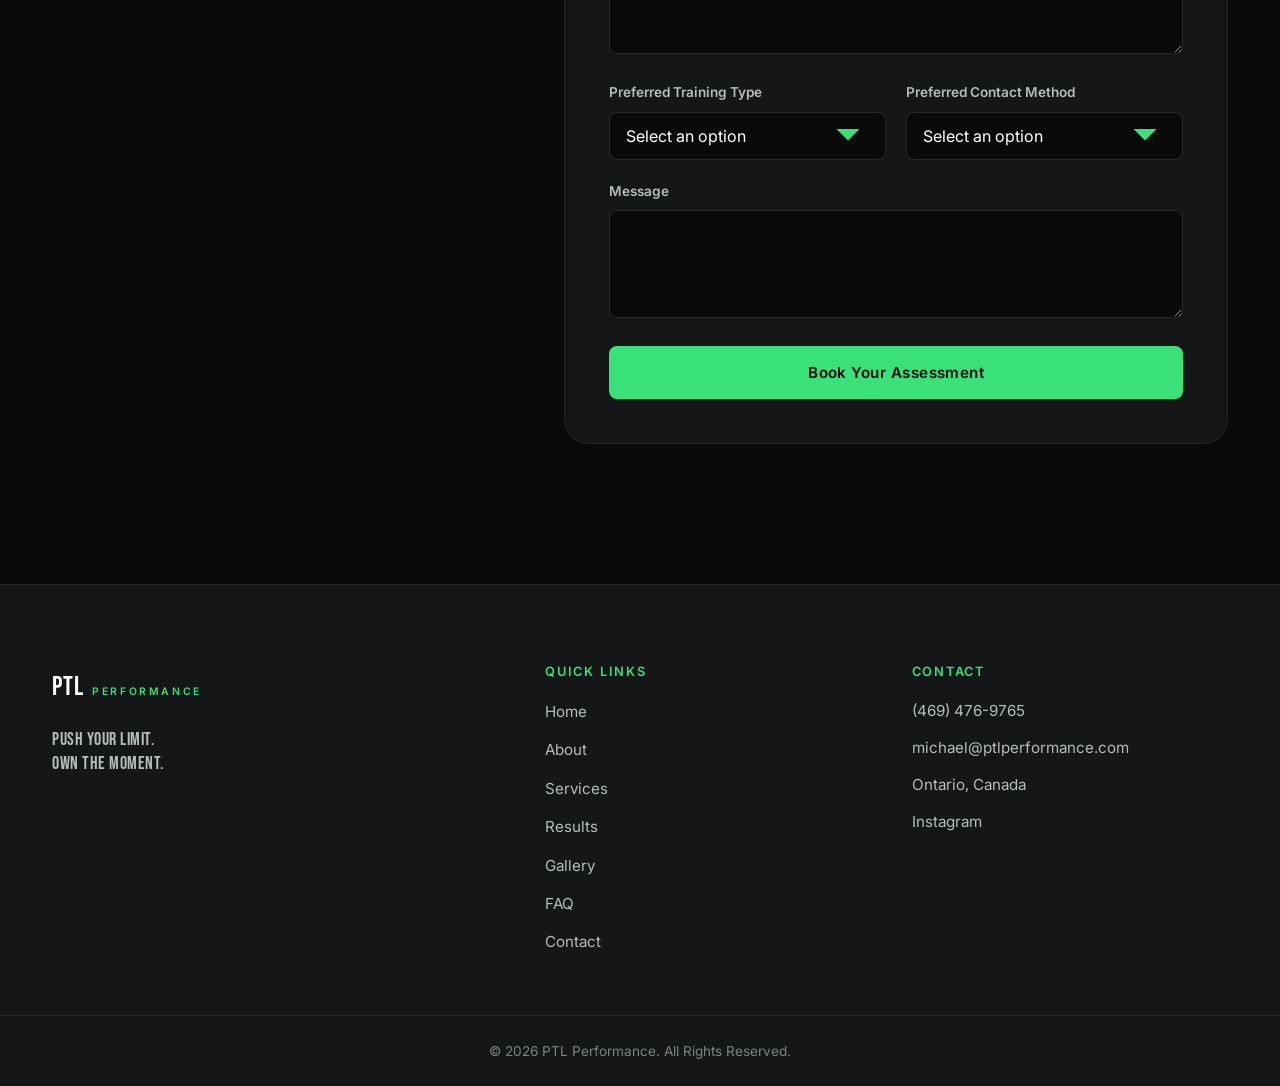
==== commit 8ee7096a: "Update index.html" ====
--- a/index.html
+++ b/index.html
@@ -636,7 +636,7 @@
       <div class="footer-contact">
         <h3>Contact</h3>
         <ul>
-          <li><a href="tel:+19055550142">(905) 555-0142</a></li>
+          <li><a href="tel:‭+14694769765‬">‭(469) 476-9765‬</a></li>
           <li><a href="mailto:michael@ptlperformance.com">michael@ptlperformance.com</a></li>
           <li>Ontario, Canada</li>
           <li><a href="https://www.instagram.com/pushthelimitsperformance" target="_blank" rel="noopener noreferrer">Instagram</a></li>
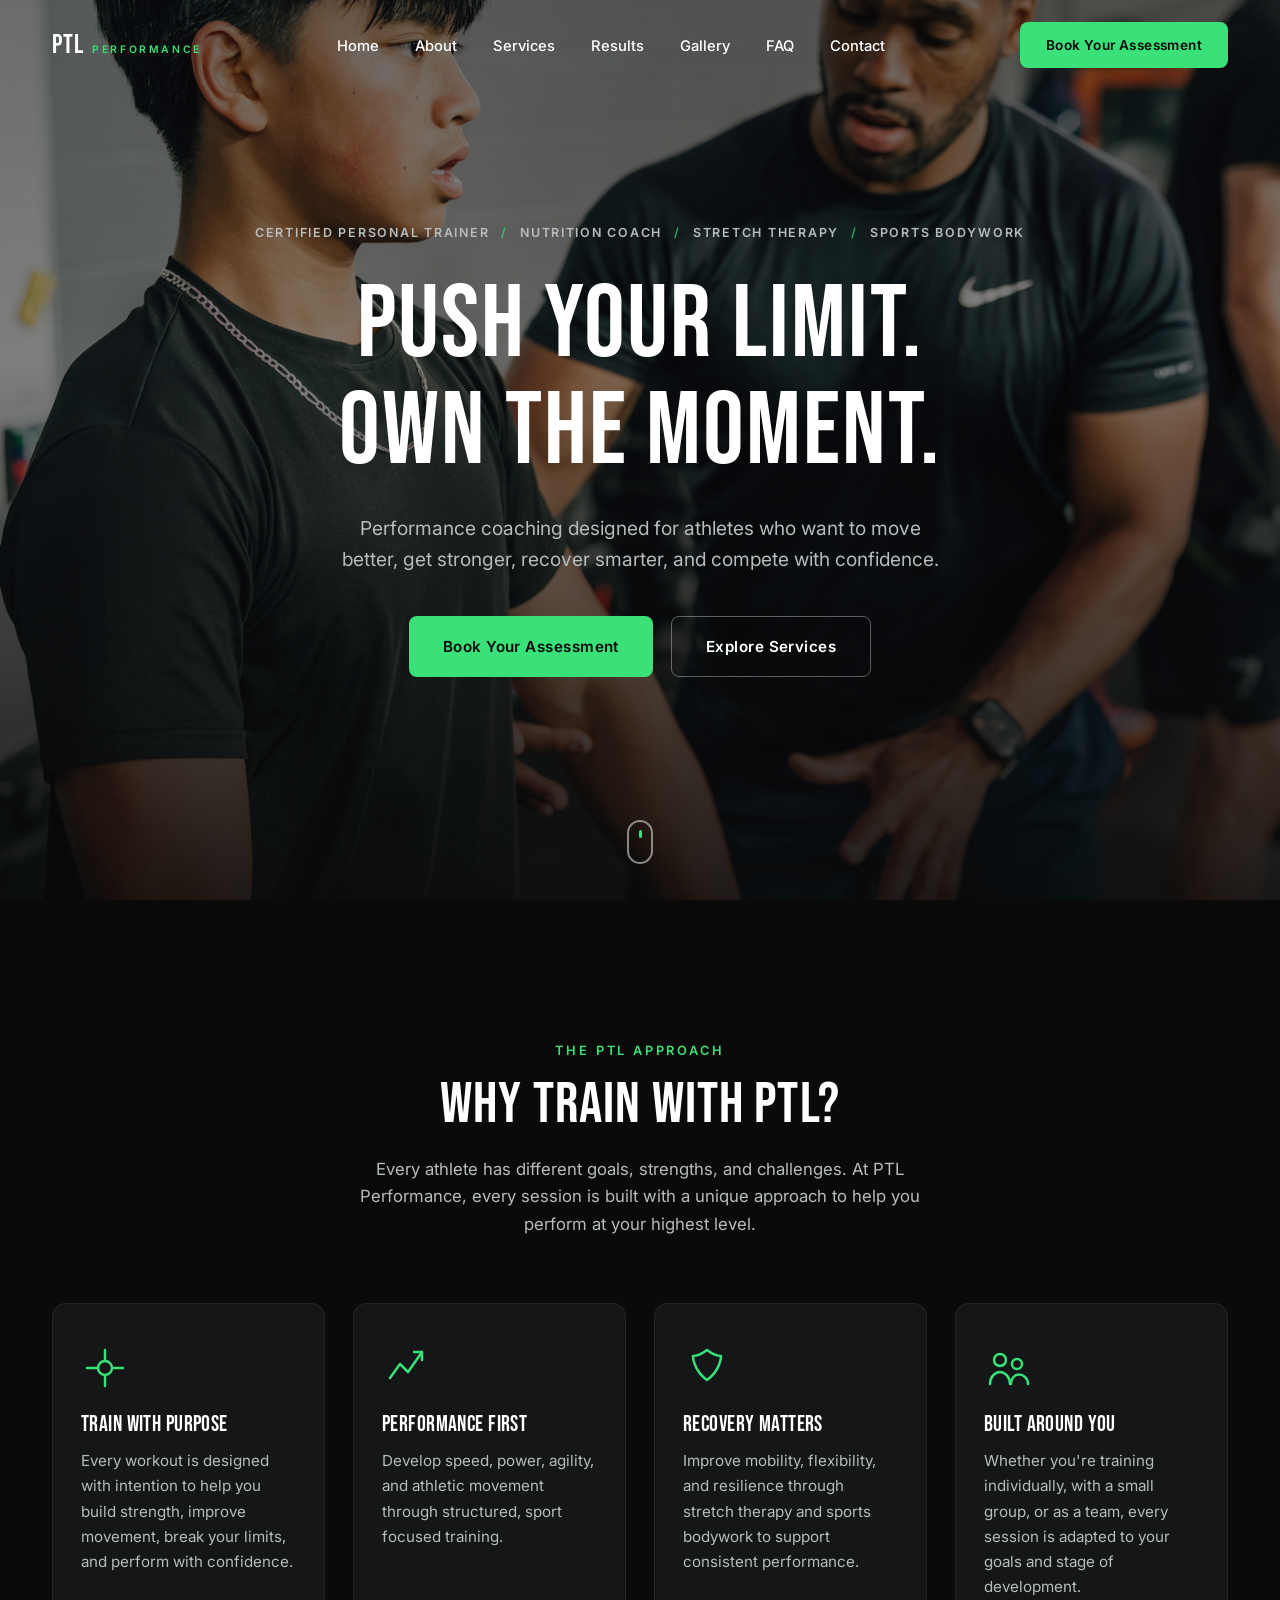
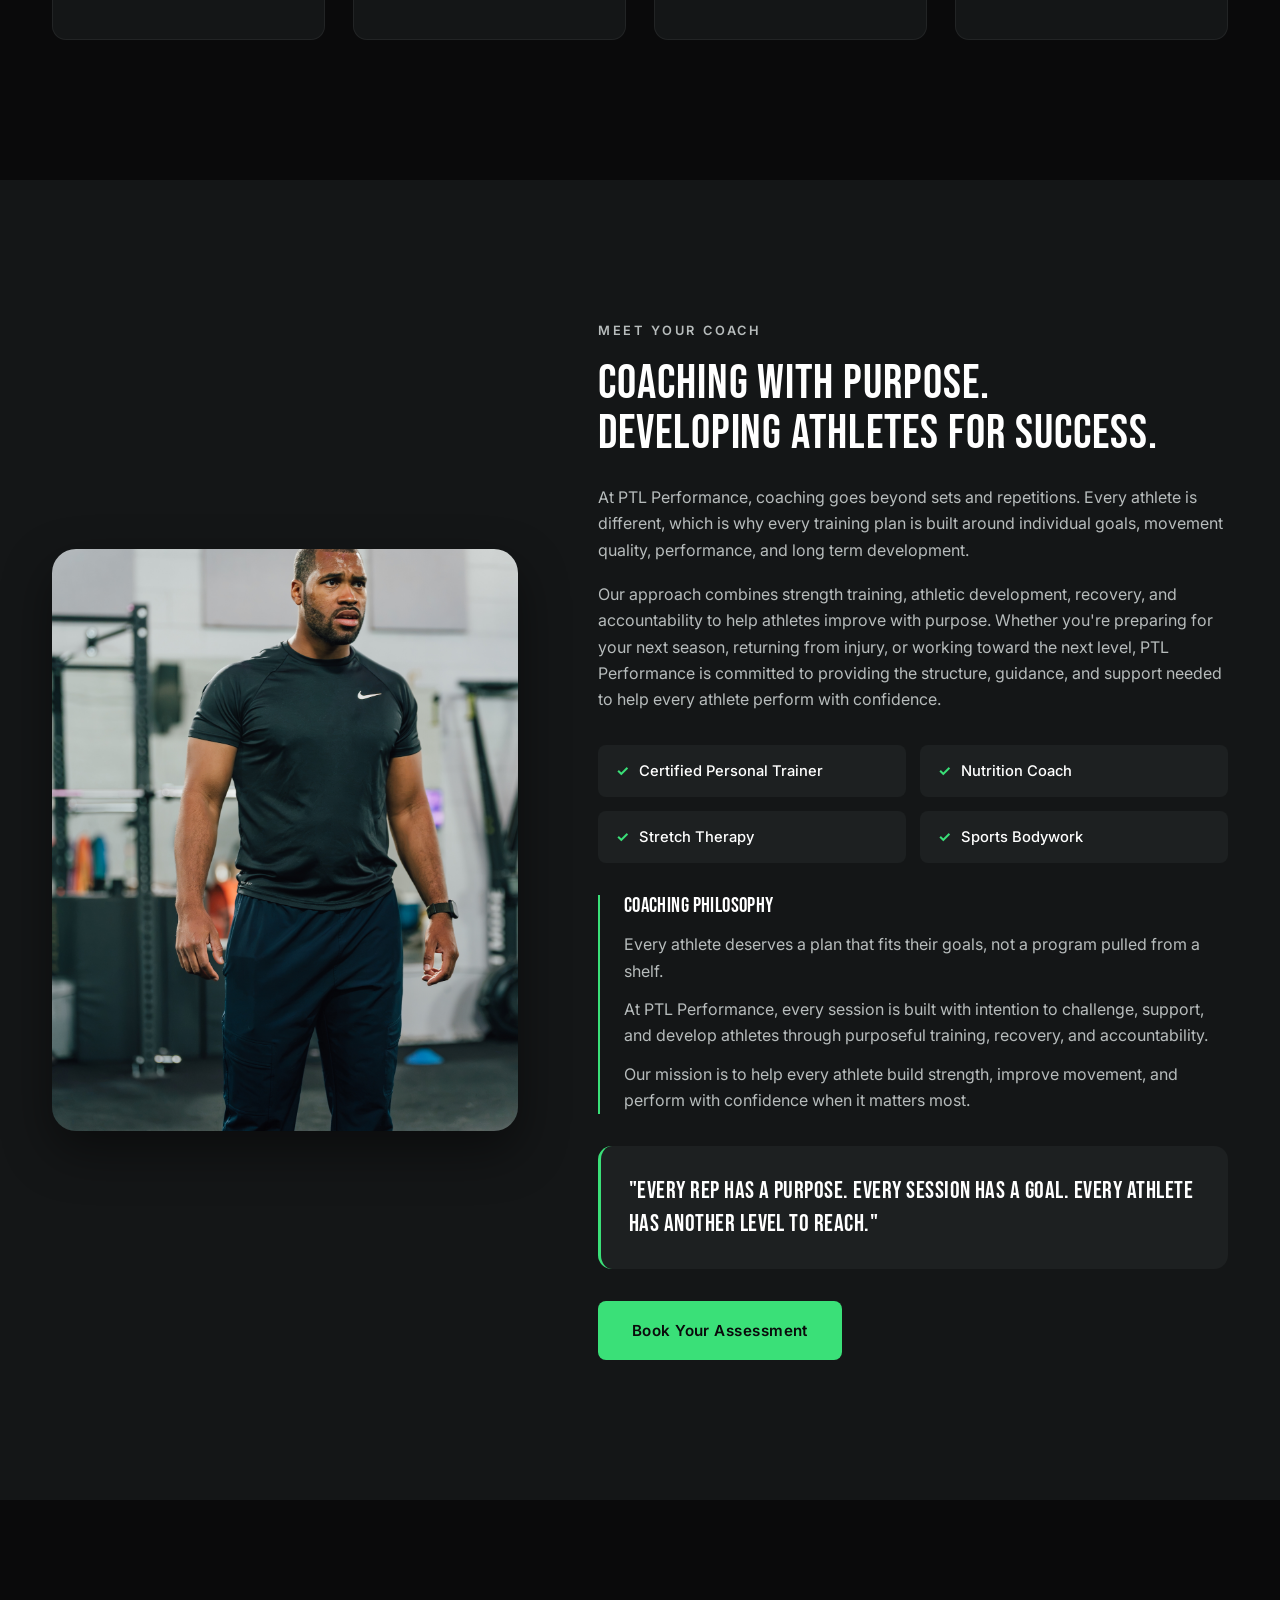
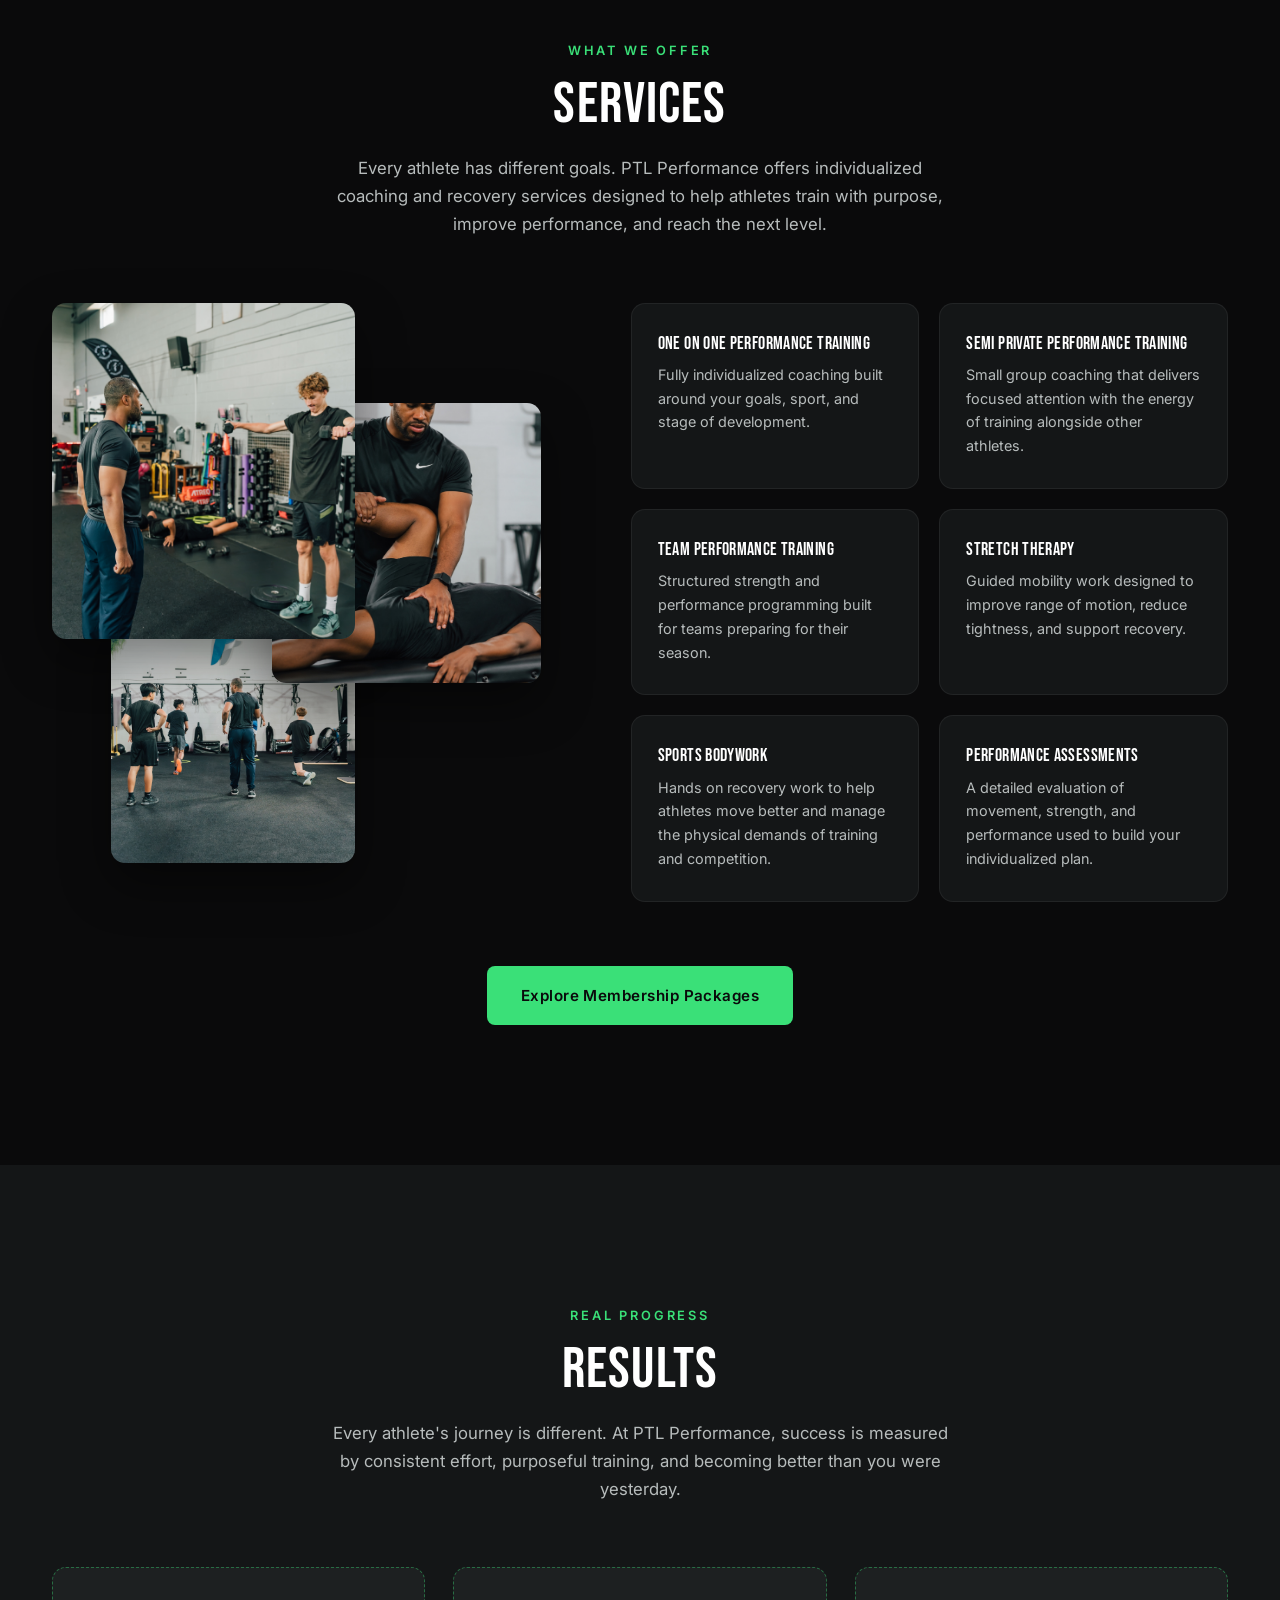
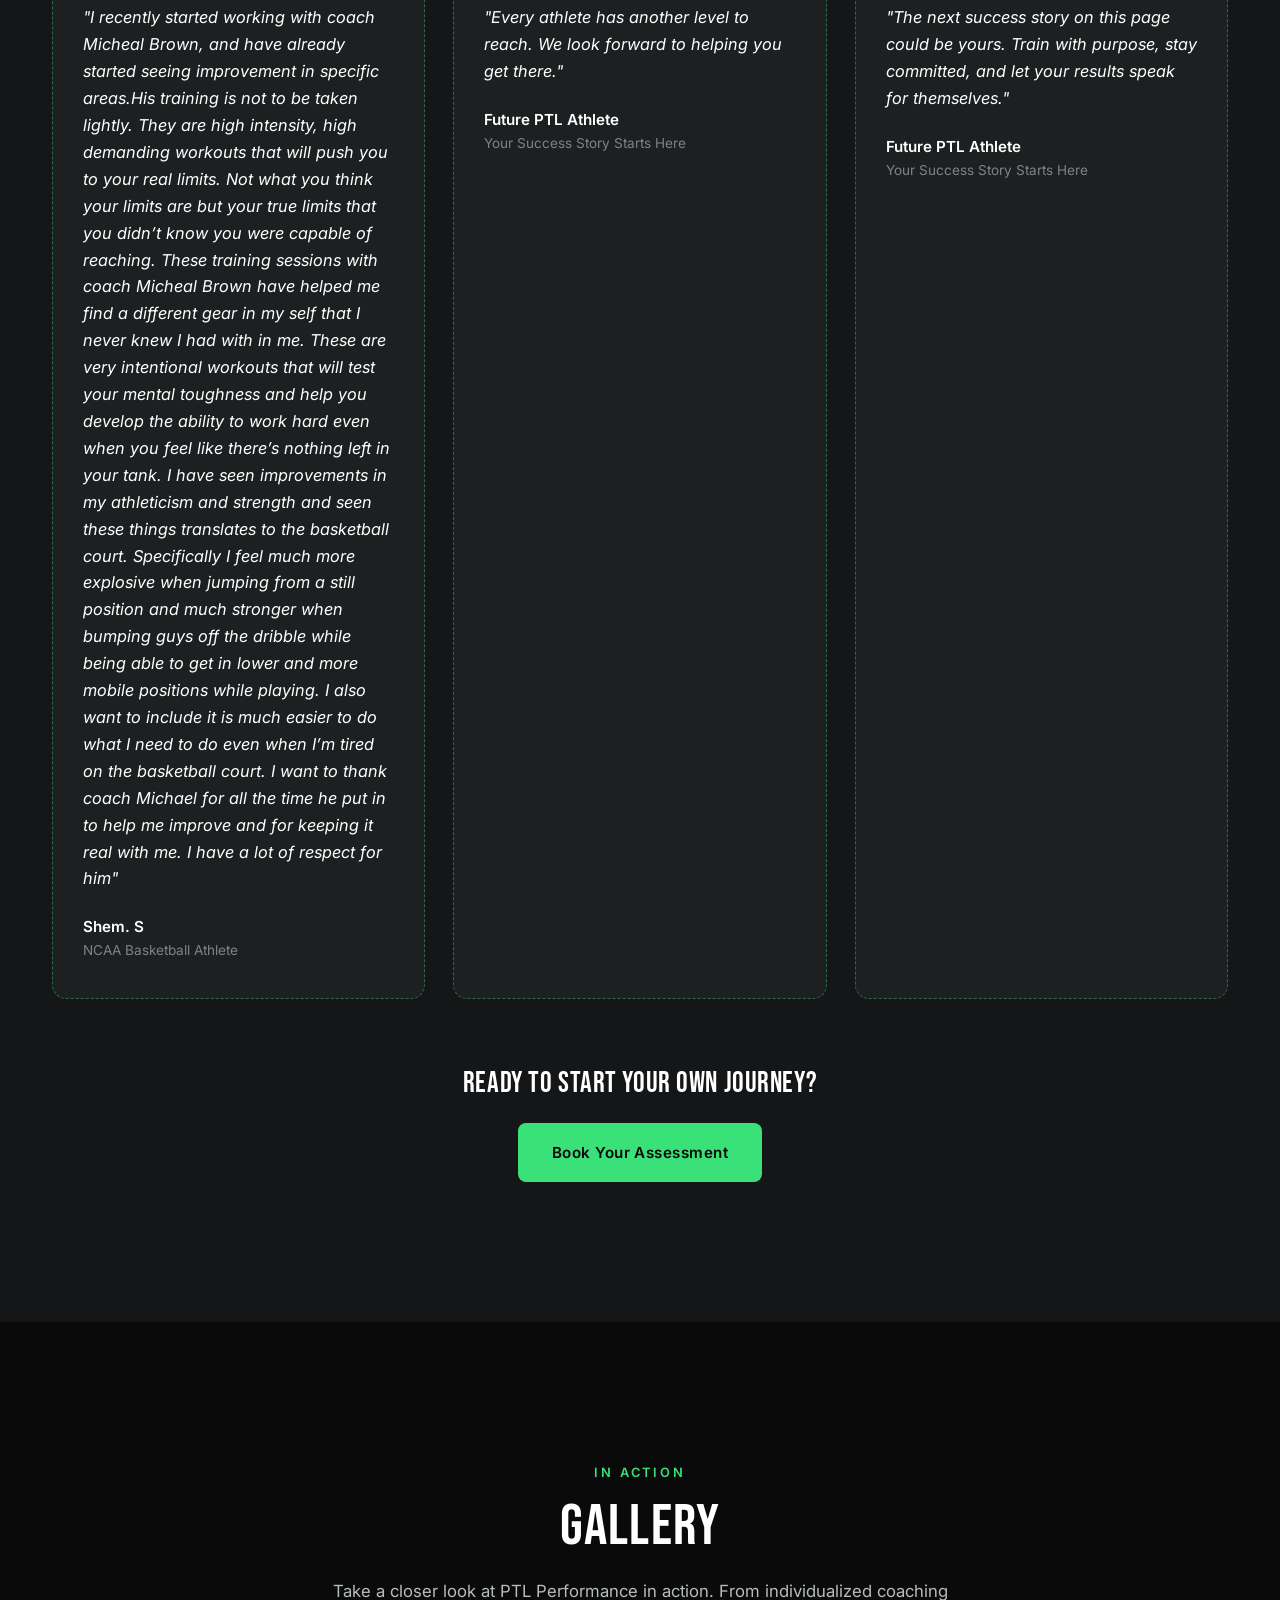
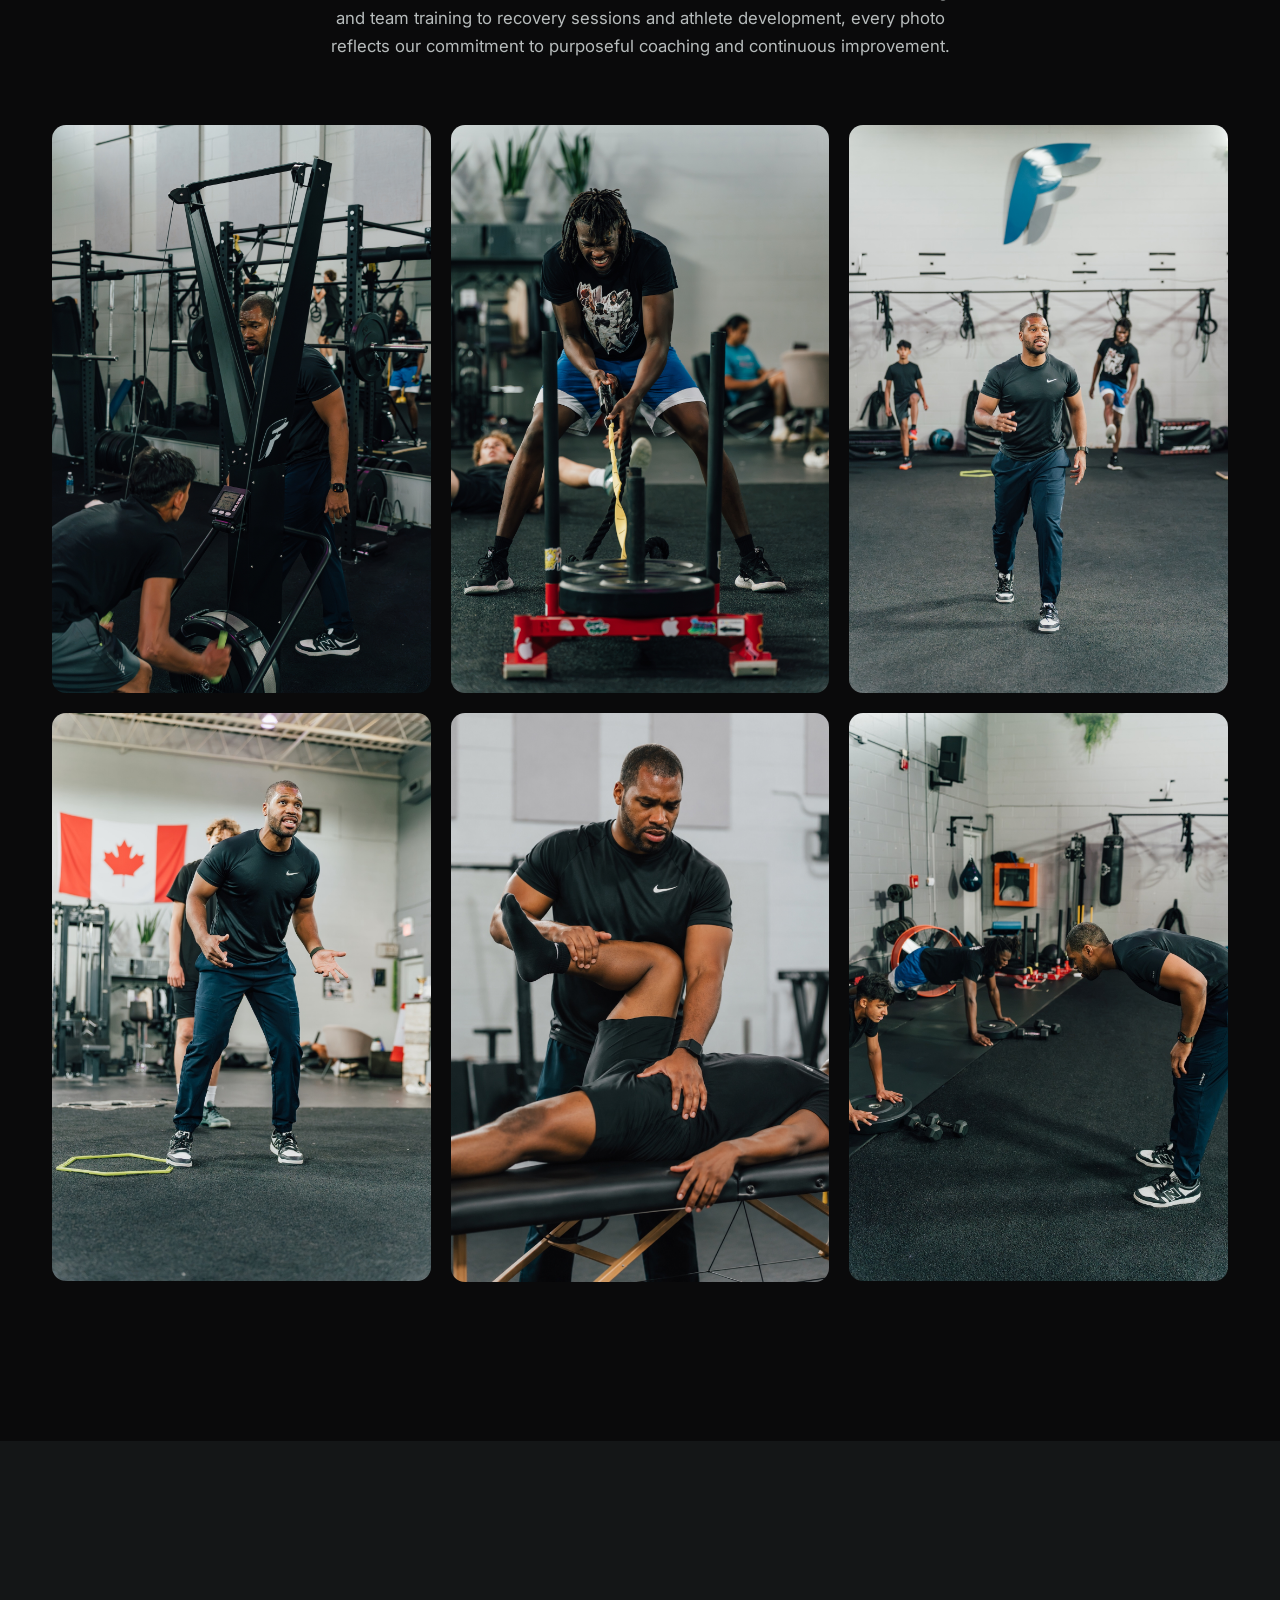
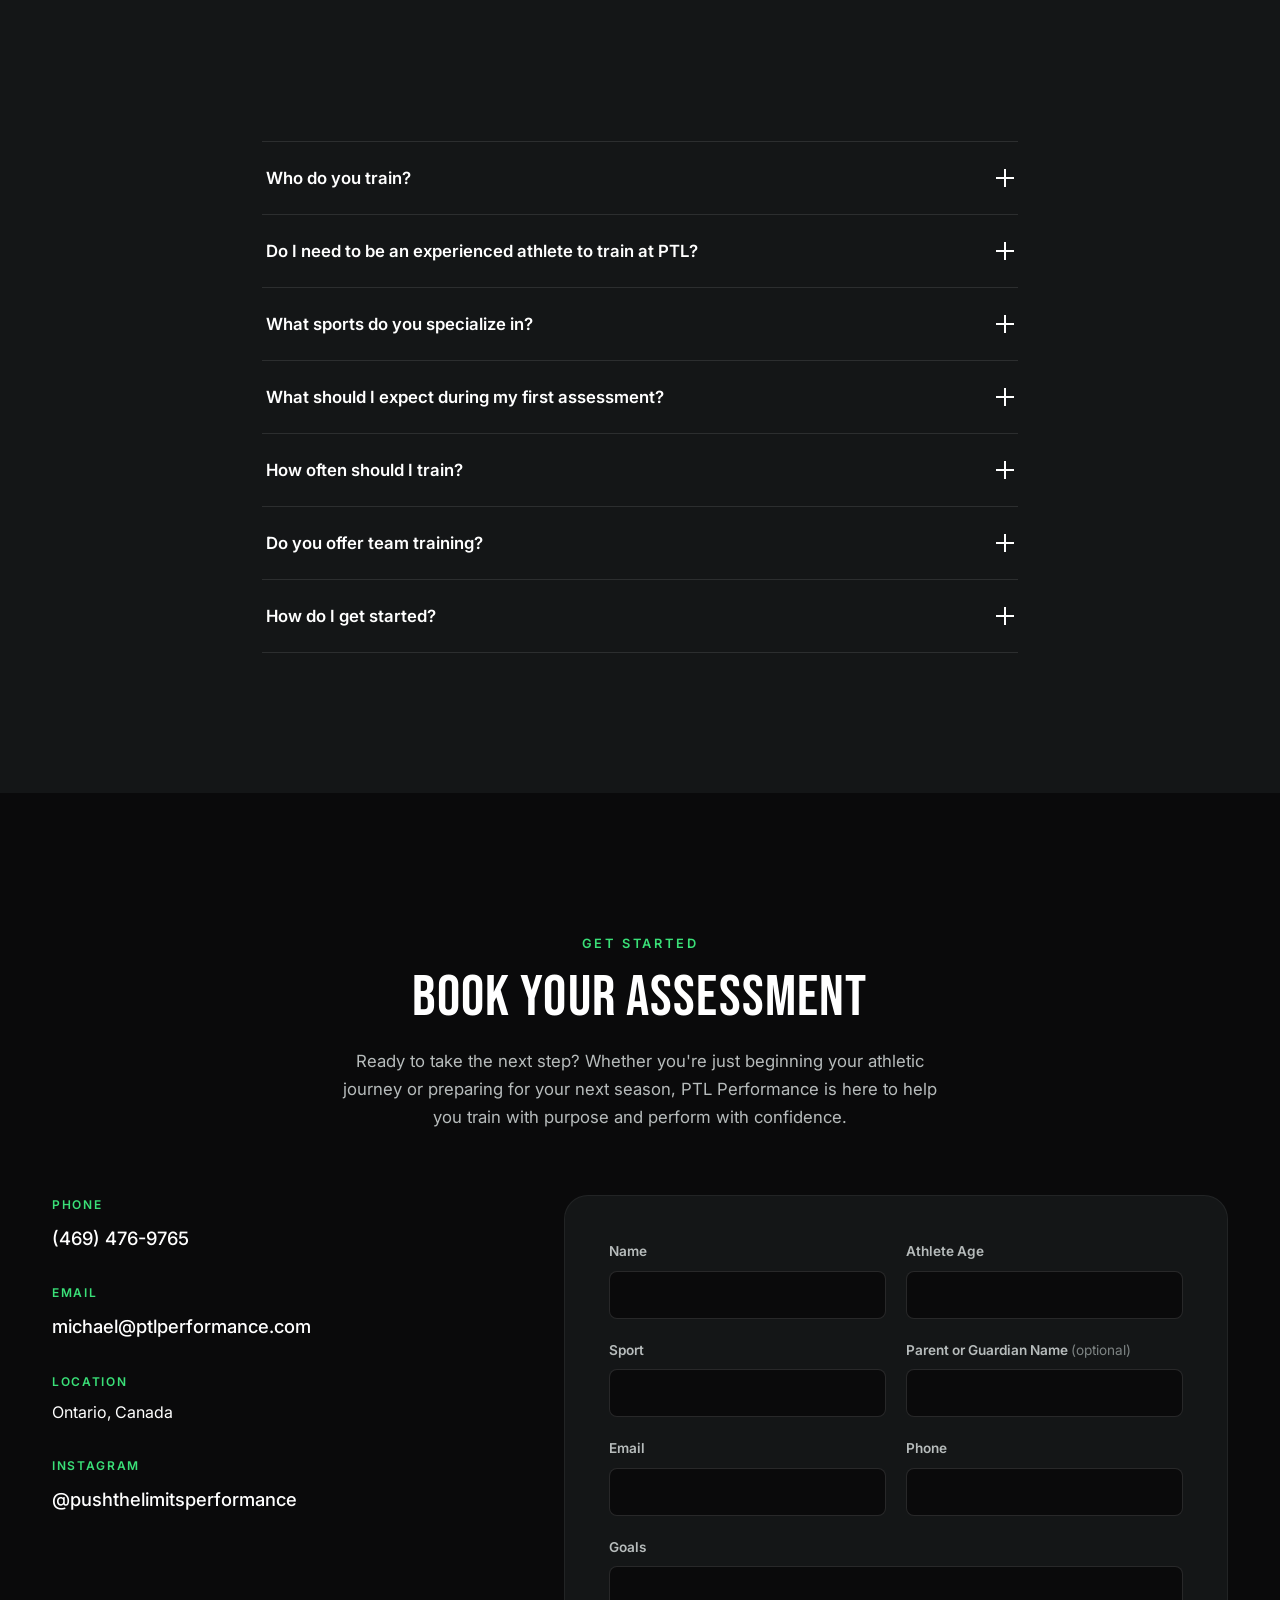
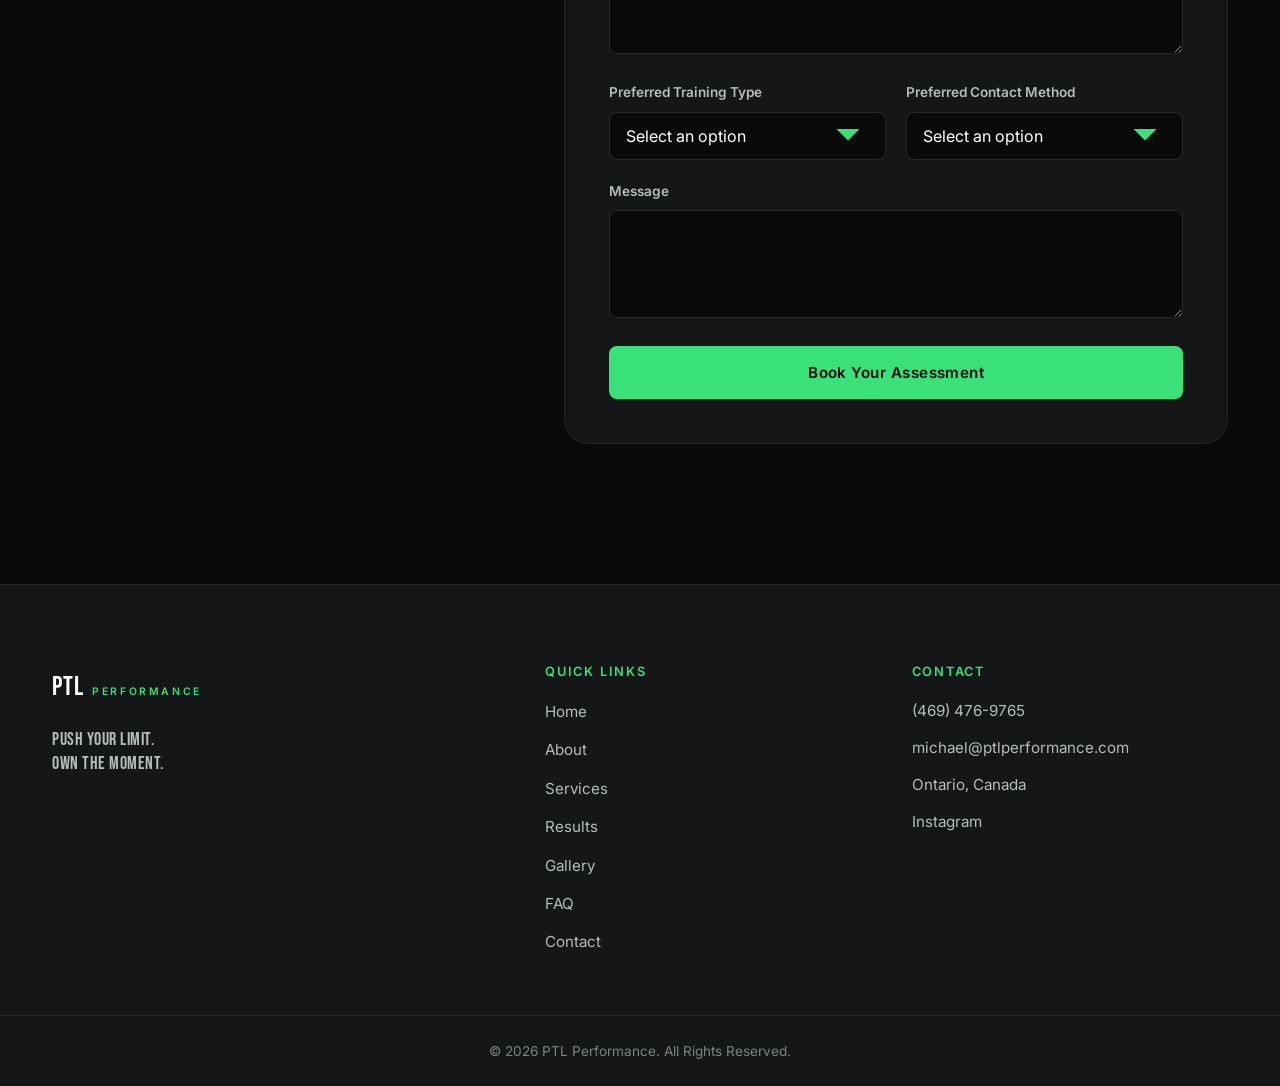
==== commit 44f9e36d: "Update index.html" ====
--- a/index.html
+++ b/index.html
@@ -636,7 +636,7 @@
       <div class="footer-contact">
         <h3>Contact</h3>
         <ul>
-          <li><a href="tel:‭+14694769765‬">‭(469) 476-9765‬</a></li>
+          <li><a href="tel:+14694769765">(469) 476-9765</a></li>
           <li><a href="mailto:michael@ptlperformance.com">michael@ptlperformance.com</a></li>
           <li>Ontario, Canada</li>
           <li><a href="https://www.instagram.com/pushthelimitsperformance" target="_blank" rel="noopener noreferrer">Instagram</a></li>
